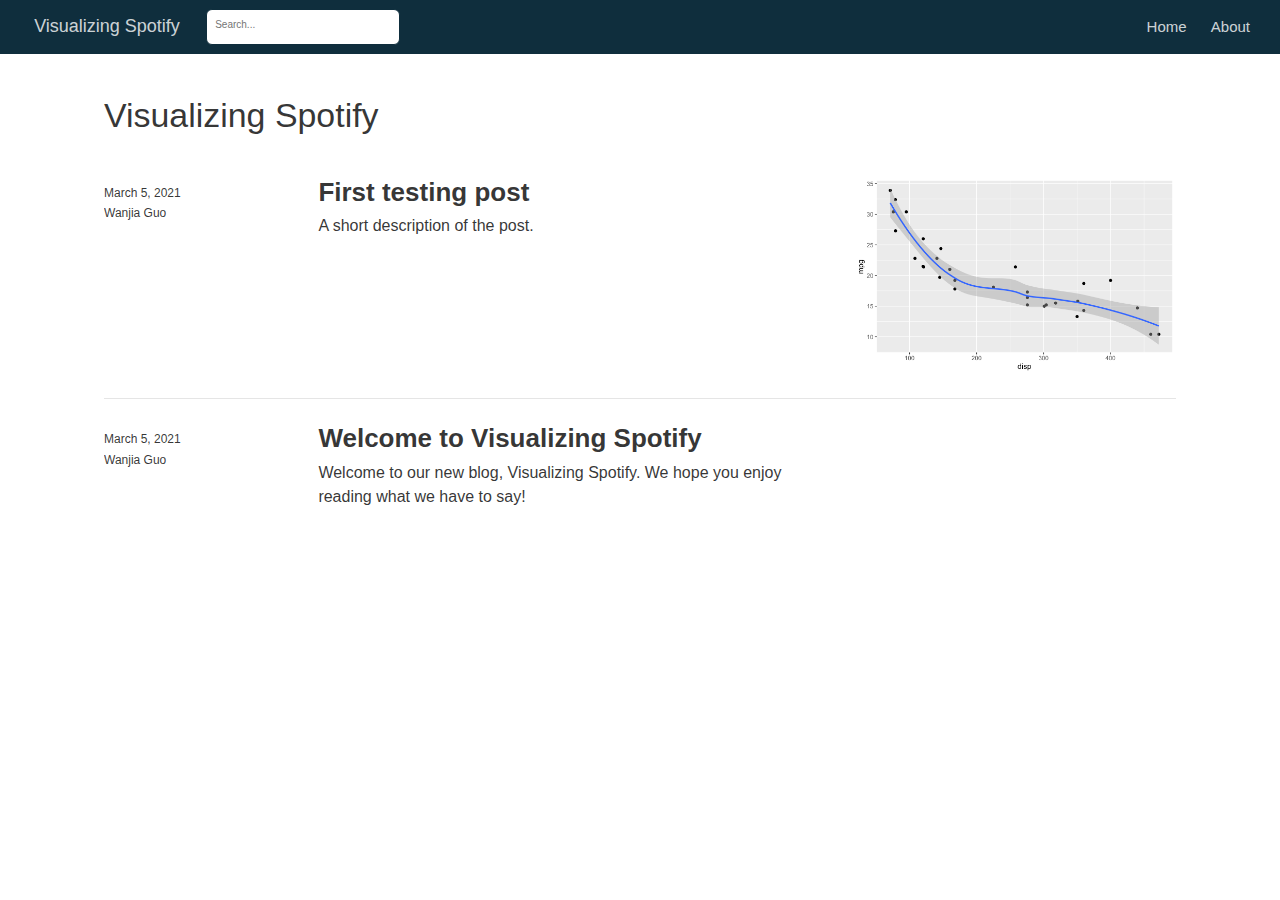
==== docs/index.html @ ebce4bbc "first commit" ====
<!DOCTYPE html>

<html xmlns="http://www.w3.org/1999/xhtml" lang="" xml:lang="">

<head>
  <meta charset="utf-8"/>
  <meta name="viewport" content="width=device-width, initial-scale=1"/>
  <meta http-equiv="X-UA-Compatible" content="IE=Edge,chrome=1"/>
  <meta name="generator" content="distill" />

  <style type="text/css">
  /* Hide doc at startup (prevent jankiness while JS renders/transforms) */
  body {
    visibility: hidden;
  }
  </style>

 <!--radix_placeholder_import_source-->
 <!--/radix_placeholder_import_source-->

<style type="text/css">code{white-space: pre;}</style>
<style type="text/css" data-origin="pandoc">
a.sourceLine { display: inline-block; line-height: 1.25; }
a.sourceLine { pointer-events: none; color: inherit; text-decoration: inherit; }
a.sourceLine:empty { height: 1.2em; }
.sourceCode { overflow: visible; }
code.sourceCode { white-space: pre; position: relative; }
div.sourceCode { margin: 1em 0; }
pre.sourceCode { margin: 0; }
@media screen {
div.sourceCode { overflow: auto; }
}
@media print {
code.sourceCode { white-space: pre-wrap; }
a.sourceLine { text-indent: -1em; padding-left: 1em; }
}
pre.numberSource a.sourceLine
  { position: relative; left: -4em; }
pre.numberSource a.sourceLine::before
  { content: attr(data-line-number);
    position: relative; left: -1em; text-align: right; vertical-align: baseline;
    border: none; pointer-events: all; display: inline-block;
    -webkit-touch-callout: none; -webkit-user-select: none;
    -khtml-user-select: none; -moz-user-select: none;
    -ms-user-select: none; user-select: none;
    padding: 0 4px; width: 4em;
    color: #aaaaaa;
  }
pre.numberSource { margin-left: 3em; border-left: 1px solid #aaaaaa;  padding-left: 4px; }
div.sourceCode
  {  }
@media screen {
a.sourceLine::before { text-decoration: underline; }
}
code span.al { color: #ad0000; } /* Alert */
code span.an { color: #5e5e5e; } /* Annotation */
code span.at { color: #20794d; } /* Attribute */
code span.bn { color: #ad0000; } /* BaseN */
code span.bu { } /* BuiltIn */
code span.cf { color: #007ba5; } /* ControlFlow */
code span.ch { color: #20794d; } /* Char */
code span.cn { color: #8f5902; } /* Constant */
code span.co { color: #5e5e5e; } /* Comment */
code span.cv { color: #5e5e5e; font-style: italic; } /* CommentVar */
code span.do { color: #5e5e5e; font-style: italic; } /* Documentation */
code span.dt { color: #ad0000; } /* DataType */
code span.dv { color: #ad0000; } /* DecVal */
code span.er { color: #ad0000; } /* Error */
code span.ex { } /* Extension */
code span.fl { color: #ad0000; } /* Float */
code span.fu { color: #4758ab; } /* Function */
code span.im { } /* Import */
code span.in { color: #5e5e5e; } /* Information */
code span.kw { color: #007ba5; } /* Keyword */
code span.op { color: #5e5e5e; } /* Operator */
code span.ot { color: #007ba5; } /* Other */
code span.pp { color: #ad0000; } /* Preprocessor */
code span.sc { color: #20794d; } /* SpecialChar */
code span.ss { color: #20794d; } /* SpecialString */
code span.st { color: #20794d; } /* String */
code span.va { color: #111111; } /* Variable */
code span.vs { color: #20794d; } /* VerbatimString */
code span.wa { color: #5e5e5e; font-style: italic; } /* Warning */
</style>

  <!--radix_placeholder_meta_tags-->
  <title>Visualizing Spotify</title>
  
  
  
  
  <!--  https://developers.facebook.com/docs/sharing/webmasters#markup -->
  <meta property="og:title" content="Visualizing Spotify"/>
  <meta property="og:type" content="article"/>
  <meta property="og:locale" content="en_US"/>
  <meta property="og:site_name" content="Visualizing Spotify"/>
  
  <!--  https://dev.twitter.com/cards/types/summary -->
  <meta property="twitter:card" content="summary"/>
  <meta property="twitter:title" content="Visualizing Spotify"/>
  
  <!--/radix_placeholder_meta_tags-->
  <!--radix_placeholder_rmarkdown_metadata-->
  
  <script type="text/json" id="radix-rmarkdown-metadata">
  {"type":"list","attributes":{"names":{"type":"character","attributes":{},"value":["title","site","listing"]}},"value":[{"type":"character","attributes":{},"value":["Visualizing Spotify"]},{"type":"character","attributes":{},"value":["distill::distill_website"]},{"type":"character","attributes":{},"value":["posts"]}]}
  </script>
  <!--/radix_placeholder_rmarkdown_metadata-->
  <!--radix_placeholder_navigation_in_header-->
  <meta name="distill:offset" content=""/>
  
  <script type="application/javascript">
  
    window.headroom_prevent_pin = false;
  
    window.document.addEventListener("DOMContentLoaded", function (event) {
  
      // initialize headroom for banner
      var header = $('header').get(0);
      var headerHeight = header.offsetHeight;
      var headroom = new Headroom(header, {
        tolerance: 5,
        onPin : function() {
          if (window.headroom_prevent_pin) {
            window.headroom_prevent_pin = false;
            headroom.unpin();
          }
        }
      });
      headroom.init();
      if(window.location.hash)
        headroom.unpin();
      $(header).addClass('headroom--transition');
  
      // offset scroll location for banner on hash change
      // (see: https://github.com/WickyNilliams/headroom.js/issues/38)
      window.addEventListener("hashchange", function(event) {
        window.scrollTo(0, window.pageYOffset - (headerHeight + 25));
      });
  
      // responsive menu
      $('.distill-site-header').each(function(i, val) {
        var topnav = $(this);
        var toggle = topnav.find('.nav-toggle');
        toggle.on('click', function() {
          topnav.toggleClass('responsive');
        });
      });
  
      // nav dropdowns
      $('.nav-dropbtn').click(function(e) {
        $(this).next('.nav-dropdown-content').toggleClass('nav-dropdown-active');
        $(this).parent().siblings('.nav-dropdown')
           .children('.nav-dropdown-content').removeClass('nav-dropdown-active');
      });
      $("body").click(function(e){
        $('.nav-dropdown-content').removeClass('nav-dropdown-active');
      });
      $(".nav-dropdown").click(function(e){
        e.stopPropagation();
      });
    });
  </script>
  
  <style type="text/css">
  
  /* Theme (user-documented overrideables for nav appearance) */
  
  .distill-site-nav {
    color: rgba(255, 255, 255, 0.8);
    background-color: #0F2E3D;
    font-size: 15px;
    font-weight: 300;
  }
  
  .distill-site-nav a {
    color: inherit;
    text-decoration: none;
  }
  
  .distill-site-nav a:hover {
    color: white;
  }
  
  @media print {
    .distill-site-nav {
      display: none;
    }
  }
  
  .distill-site-header {
  
  }
  
  .distill-site-footer {
  
  }
  
  
  /* Site Header */
  
  .distill-site-header {
    width: 100%;
    box-sizing: border-box;
    z-index: 3;
  }
  
  .distill-site-header .nav-left {
    display: inline-block;
    margin-left: 8px;
  }
  
  @media screen and (max-width: 768px) {
    .distill-site-header .nav-left {
      margin-left: 0;
    }
  }
  
  
  .distill-site-header .nav-right {
    float: right;
    margin-right: 8px;
  }
  
  .distill-site-header a,
  .distill-site-header .title {
    display: inline-block;
    text-align: center;
    padding: 14px 10px 14px 10px;
  }
  
  .distill-site-header .title {
    font-size: 18px;
    min-width: 150px;
  }
  
  .distill-site-header .logo {
    padding: 0;
  }
  
  .distill-site-header .logo img {
    display: none;
    max-height: 20px;
    width: auto;
    margin-bottom: -4px;
  }
  
  .distill-site-header .nav-image img {
    max-height: 18px;
    width: auto;
    display: inline-block;
    margin-bottom: -3px;
  }
  
  
  
  @media screen and (min-width: 1000px) {
    .distill-site-header .logo img {
      display: inline-block;
    }
    .distill-site-header .nav-left {
      margin-left: 20px;
    }
    .distill-site-header .nav-right {
      margin-right: 20px;
    }
    .distill-site-header .title {
      padding-left: 12px;
    }
  }
  
  
  .distill-site-header .nav-toggle {
    display: none;
  }
  
  .nav-dropdown {
    display: inline-block;
    position: relative;
  }
  
  .nav-dropdown .nav-dropbtn {
    border: none;
    outline: none;
    color: rgba(255, 255, 255, 0.8);
    padding: 16px 10px;
    background-color: transparent;
    font-family: inherit;
    font-size: inherit;
    font-weight: inherit;
    margin: 0;
    margin-top: 1px;
    z-index: 2;
  }
  
  .nav-dropdown-content {
    display: none;
    position: absolute;
    background-color: white;
    min-width: 200px;
    border: 1px solid rgba(0,0,0,0.15);
    border-radius: 4px;
    box-shadow: 0px 8px 16px 0px rgba(0,0,0,0.1);
    z-index: 1;
    margin-top: 2px;
    white-space: nowrap;
    padding-top: 4px;
    padding-bottom: 4px;
  }
  
  .nav-dropdown-content hr {
    margin-top: 4px;
    margin-bottom: 4px;
    border: none;
    border-bottom: 1px solid rgba(0, 0, 0, 0.1);
  }
  
  .nav-dropdown-active {
    display: block;
  }
  
  .nav-dropdown-content a, .nav-dropdown-content .nav-dropdown-header {
    color: black;
    padding: 6px 24px;
    text-decoration: none;
    display: block;
    text-align: left;
  }
  
  .nav-dropdown-content .nav-dropdown-header {
    display: block;
    padding: 5px 24px;
    padding-bottom: 0;
    text-transform: uppercase;
    font-size: 14px;
    color: #999999;
    white-space: nowrap;
  }
  
  .nav-dropdown:hover .nav-dropbtn {
    color: white;
  }
  
  .nav-dropdown-content a:hover {
    background-color: #ddd;
    color: black;
  }
  
  .nav-right .nav-dropdown-content {
    margin-left: -45%;
    right: 0;
  }
  
  @media screen and (max-width: 768px) {
    .distill-site-header a, .distill-site-header .nav-dropdown  {display: none;}
    .distill-site-header a.nav-toggle {
      float: right;
      display: block;
    }
    .distill-site-header .title {
      margin-left: 0;
    }
    .distill-site-header .nav-right {
      margin-right: 0;
    }
    .distill-site-header {
      overflow: hidden;
    }
    .nav-right .nav-dropdown-content {
      margin-left: 0;
    }
  }
  
  
  @media screen and (max-width: 768px) {
    .distill-site-header.responsive {position: relative; min-height: 500px; }
    .distill-site-header.responsive a.nav-toggle {
      position: absolute;
      right: 0;
      top: 0;
    }
    .distill-site-header.responsive a,
    .distill-site-header.responsive .nav-dropdown {
      display: block;
      text-align: left;
    }
    .distill-site-header.responsive .nav-left,
    .distill-site-header.responsive .nav-right {
      width: 100%;
    }
    .distill-site-header.responsive .nav-dropdown {float: none;}
    .distill-site-header.responsive .nav-dropdown-content {position: relative;}
    .distill-site-header.responsive .nav-dropdown .nav-dropbtn {
      display: block;
      width: 100%;
      text-align: left;
    }
  }
  
  /* Site Footer */
  
  .distill-site-footer {
    width: 100%;
    overflow: hidden;
    box-sizing: border-box;
    z-index: 3;
    margin-top: 30px;
    padding-top: 30px;
    padding-bottom: 30px;
    text-align: center;
  }
  
  /* Headroom */
  
  d-title {
    padding-top: 6rem;
  }
  
  @media print {
    d-title {
      padding-top: 4rem;
    }
  }
  
  .headroom {
    z-index: 1000;
    position: fixed;
    top: 0;
    left: 0;
    right: 0;
  }
  
  .headroom--transition {
    transition: all .4s ease-in-out;
  }
  
  .headroom--unpinned {
    top: -100px;
  }
  
  .headroom--pinned {
    top: 0;
  }
  
  /* adjust viewport for navbar height */
  /* helps vertically center bootstrap (non-distill) content */
  .min-vh-100 {
    min-height: calc(100vh - 100px) !important;
  }
  
  </style>
  
  <script src="site_libs/jquery-1.11.3/jquery.min.js"></script>
  <link href="site_libs/font-awesome-5.1.0/css/all.css" rel="stylesheet"/>
  <link href="site_libs/font-awesome-5.1.0/css/v4-shims.css" rel="stylesheet"/>
  <script src="site_libs/headroom-0.9.4/headroom.min.js"></script>
  <script src="site_libs/autocomplete-0.37.1/autocomplete.min.js"></script>
  <script src="site_libs/fuse-6.4.1/fuse.min.js"></script>
  
  <script type="application/javascript">
  
  function getMeta(metaName) {
    var metas = document.getElementsByTagName('meta');
    for (let i = 0; i < metas.length; i++) {
      if (metas[i].getAttribute('name') === metaName) {
        return metas[i].getAttribute('content');
      }
    }
    return '';
  }
  
  function offsetURL(url) {
    var offset = getMeta('distill:offset');
    return offset ? offset + '/' + url : url;
  }
  
  function createFuseIndex() {
  
    // create fuse index
    var options = {
      keys: [
        { name: 'title', weight: 20 },
        { name: 'categories', weight: 15 },
        { name: 'description', weight: 10 },
        { name: 'contents', weight: 5 },
      ],
      ignoreLocation: true,
      threshold: 0
    };
    var fuse = new window.Fuse([], options);
  
    // fetch the main search.json
    return fetch(offsetURL('search.json'))
      .then(function(response) {
        if (response.status == 200) {
          return response.json().then(function(json) {
            // index main articles
            json.articles.forEach(function(article) {
              fuse.add(article);
            });
            // download collections and index their articles
            return Promise.all(json.collections.map(function(collection) {
              return fetch(offsetURL(collection)).then(function(response) {
                if (response.status === 200) {
                  return response.json().then(function(articles) {
                    articles.forEach(function(article) {
                      fuse.add(article);
                    });
                  })
                } else {
                  return Promise.reject(
                    new Error('Unexpected status from search index request: ' +
                              response.status)
                  );
                }
              });
            })).then(function() {
              return fuse;
            });
          });
  
        } else {
          return Promise.reject(
            new Error('Unexpected status from search index request: ' +
                        response.status)
          );
        }
      });
  }
  
  window.document.addEventListener("DOMContentLoaded", function (event) {
  
    // get search element (bail if we don't have one)
    var searchEl = window.document.getElementById('distill-search');
    if (!searchEl)
      return;
  
    createFuseIndex()
      .then(function(fuse) {
  
        // make search box visible
        searchEl.classList.remove('hidden');
  
        // initialize autocomplete
        var options = {
          autoselect: true,
          hint: false,
          minLength: 2,
        };
        window.autocomplete(searchEl, options, [{
          source: function(query, callback) {
            const searchOptions = {
              isCaseSensitive: false,
              shouldSort: true,
              minMatchCharLength: 2,
              limit: 10,
            };
            var results = fuse.search(query, searchOptions);
            callback(results
              .map(function(result) { return result.item; })
            );
          },
          templates: {
            suggestion: function(suggestion) {
              var img = suggestion.preview && Object.keys(suggestion.preview).length > 0
                ? `<img src="${offsetURL(suggestion.preview)}"</img>`
                : '';
              var html = `
                <div class="search-item">
                  <h3>${suggestion.title}</h3>
                  <div class="search-item-description">
                    ${suggestion.description || ''}
                  </div>
                  <div class="search-item-preview">
                    ${img}
                  </div>
                </div>
              `;
              return html;
            }
          }
        }]).on('autocomplete:selected', function(event, suggestion) {
          window.location.href = offsetURL(suggestion.path);
        });
        // remove inline display style on autocompleter (we want to
        // manage responsive display via css)
        $('.algolia-autocomplete').css("display", "");
      })
      .catch(function(error) {
        console.log(error);
      });
  
  });
  
  </script>
  
  <style type="text/css">
  
  .nav-search {
    font-size: x-small;
  }
  
  /* Algolioa Autocomplete */
  
  .algolia-autocomplete {
    display: inline-block;
    margin-left: 10px;
    vertical-align: sub;
    background-color: white;
    color: black;
    padding: 6px;
    padding-top: 8px;
    padding-bottom: 0;
    border-radius: 6px;
    border: 1px #0F2E3D solid;
    width: 180px;
  }
  
  
  @media screen and (max-width: 768px) {
    .distill-site-nav .algolia-autocomplete {
      display: none;
      visibility: hidden;
    }
    .distill-site-nav.responsive .algolia-autocomplete {
      display: inline-block;
      visibility: visible;
    }
    .distill-site-nav.responsive .algolia-autocomplete .aa-dropdown-menu {
      margin-left: 0;
      width: 400px;
      max-height: 400px;
    }
  }
  
  .algolia-autocomplete .aa-input, .algolia-autocomplete .aa-hint {
    width: 90%;
    outline: none;
    border: none;
  }
  
  .algolia-autocomplete .aa-hint {
    color: #999;
  }
  .algolia-autocomplete .aa-dropdown-menu {
    width: 550px;
    max-height: 70vh;
    overflow-x: visible;
    overflow-y: scroll;
    padding: 5px;
    margin-top: 3px;
    margin-left: -150px;
    background-color: #fff;
    border-radius: 5px;
    border: 1px solid #999;
    border-top: none;
  }
  
  .algolia-autocomplete .aa-dropdown-menu .aa-suggestion {
    cursor: pointer;
    padding: 5px 4px;
    border-bottom: 1px solid #eee;
  }
  
  .algolia-autocomplete .aa-dropdown-menu .aa-suggestion:last-of-type {
    border-bottom: none;
    margin-bottom: 2px;
  }
  
  .algolia-autocomplete .aa-dropdown-menu .aa-suggestion .search-item {
    overflow: hidden;
    font-size: 0.8em;
    line-height: 1.4em;
  }
  
  .algolia-autocomplete .aa-dropdown-menu .aa-suggestion .search-item h3 {
    font-size: 1rem;
    margin-block-start: 0;
    margin-block-end: 5px;
  }
  
  .algolia-autocomplete .aa-dropdown-menu .aa-suggestion .search-item-description {
    display: inline-block;
    overflow: hidden;
    height: 2.8em;
    width: 80%;
    margin-right: 4%;
  }
  
  .algolia-autocomplete .aa-dropdown-menu .aa-suggestion .search-item-preview {
    display: inline-block;
    width: 15%;
  }
  
  .algolia-autocomplete .aa-dropdown-menu .aa-suggestion .search-item-preview img {
    height: 3em;
    width: auto;
    display: none;
  }
  
  .algolia-autocomplete .aa-dropdown-menu .aa-suggestion .search-item-preview img[src] {
    display: initial;
  }
  
  .algolia-autocomplete .aa-dropdown-menu .aa-suggestion.aa-cursor {
    background-color: #eee;
  }
  .algolia-autocomplete .aa-dropdown-menu .aa-suggestion em {
    font-weight: bold;
    font-style: normal;
  }
  
  </style>
  
  
  <!--/radix_placeholder_navigation_in_header-->
  <!--radix_placeholder_distill-->
  
  <style type="text/css">
  
  body {
    background-color: white;
  }
  
  .pandoc-table {
    width: 100%;
  }
  
  .pandoc-table>caption {
    margin-bottom: 10px;
  }
  
  .pandoc-table th:not([align]) {
    text-align: left;
  }
  
  .pagedtable-footer {
    font-size: 15px;
  }
  
  d-byline .byline {
    grid-template-columns: 2fr 2fr;
  }
  
  d-byline .byline h3 {
    margin-block-start: 1.5em;
  }
  
  d-byline .byline .authors-affiliations h3 {
    margin-block-start: 0.5em;
  }
  
  .authors-affiliations .orcid-id {
    width: 16px;
    height:16px;
    margin-left: 4px;
    margin-right: 4px;
    vertical-align: middle;
    padding-bottom: 2px;
  }
  
  d-title .dt-tags {
    margin-top: 1em;
    grid-column: text;
  }
  
  .dt-tags .dt-tag {
    text-decoration: none;
    display: inline-block;
    color: rgba(0,0,0,0.6);
    padding: 0em 0.4em;
    margin-right: 0.5em;
    margin-bottom: 0.4em;
    font-size: 70%;
    border: 1px solid rgba(0,0,0,0.2);
    border-radius: 3px;
    text-transform: uppercase;
    font-weight: 500;
  }
  
  d-article table.gt_table td,
  d-article table.gt_table th {
    border-bottom: none;
  }
  
  .html-widget {
    margin-bottom: 2.0em;
  }
  
  .l-screen-inset {
    padding-right: 16px;
  }
  
  .l-screen .caption {
    margin-left: 10px;
  }
  
  .shaded {
    background: rgb(247, 247, 247);
    padding-top: 20px;
    padding-bottom: 20px;
    border-top: 1px solid rgba(0, 0, 0, 0.1);
    border-bottom: 1px solid rgba(0, 0, 0, 0.1);
  }
  
  .shaded .html-widget {
    margin-bottom: 0;
    border: 1px solid rgba(0, 0, 0, 0.1);
  }
  
  .shaded .shaded-content {
    background: white;
  }
  
  .text-output {
    margin-top: 0;
    line-height: 1.5em;
  }
  
  .hidden {
    display: none !important;
  }
  
  d-article {
    padding-top: 2.5rem;
    padding-bottom: 30px;
  }
  
  d-appendix {
    padding-top: 30px;
  }
  
  d-article>p>img {
    width: 100%;
  }
  
  d-article h2 {
    margin: 1rem 0 1.5rem 0;
  }
  
  d-article h3 {
    margin-top: 1.5rem;
  }
  
  d-article iframe {
    border: 1px solid rgba(0, 0, 0, 0.1);
    margin-bottom: 2.0em;
    width: 100%;
  }
  
  /* Tweak code blocks */
  
  d-article div.sourceCode code,
  d-article pre code {
    font-family: Consolas, Monaco, 'Andale Mono', 'Ubuntu Mono', monospace;
  }
  
  d-article pre,
  d-article div.sourceCode,
  d-article div.sourceCode pre {
    overflow: auto;
  }
  
  d-article div.sourceCode {
    background-color: white;
  }
  
  d-article div.sourceCode pre {
    padding-left: 10px;
    font-size: 12px;
    border-left: 2px solid rgba(0,0,0,0.1);
  }
  
  d-article pre {
    font-size: 12px;
    color: black;
    background: none;
    margin-top: 0;
    text-align: left;
    white-space: pre;
    word-spacing: normal;
    word-break: normal;
    word-wrap: normal;
    line-height: 1.5;
  
    -moz-tab-size: 4;
    -o-tab-size: 4;
    tab-size: 4;
  
    -webkit-hyphens: none;
    -moz-hyphens: none;
    -ms-hyphens: none;
    hyphens: none;
  }
  
  d-article pre a {
    border-bottom: none;
  }
  
  d-article pre a:hover {
    border-bottom: none;
    text-decoration: underline;
  }
  
  d-article details {
    grid-column: text;
    margin-bottom: 0.8em;
  }
  
  @media(min-width: 768px) {
  
  d-article pre,
  d-article div.sourceCode,
  d-article div.sourceCode pre {
    overflow: visible !important;
  }
  
  d-article div.sourceCode pre {
    padding-left: 18px;
    font-size: 14px;
  }
  
  d-article pre {
    font-size: 14px;
  }
  
  }
  
  figure img.external {
    background: white;
    border: 1px solid rgba(0, 0, 0, 0.1);
    box-shadow: 0 1px 8px rgba(0, 0, 0, 0.1);
    padding: 18px;
    box-sizing: border-box;
  }
  
  /* CSS for d-contents */
  
  .d-contents {
    grid-column: text;
    color: rgba(0,0,0,0.8);
    font-size: 0.9em;
    padding-bottom: 1em;
    margin-bottom: 1em;
    padding-bottom: 0.5em;
    margin-bottom: 1em;
    padding-left: 0.25em;
    justify-self: start;
  }
  
  @media(min-width: 1000px) {
    .d-contents.d-contents-float {
      height: 0;
      grid-column-start: 1;
      grid-column-end: 4;
      justify-self: center;
      padding-right: 3em;
      padding-left: 2em;
    }
  }
  
  .d-contents nav h3 {
    font-size: 18px;
    margin-top: 0;
    margin-bottom: 1em;
  }
  
  .d-contents li {
    list-style-type: none
  }
  
  .d-contents nav > ul {
    padding-left: 0;
  }
  
  .d-contents ul {
    padding-left: 1em
  }
  
  .d-contents nav ul li {
    margin-top: 0.6em;
    margin-bottom: 0.2em;
  }
  
  .d-contents nav a {
    font-size: 13px;
    border-bottom: none;
    text-decoration: none
    color: rgba(0, 0, 0, 0.8);
  }
  
  .d-contents nav a:hover {
    text-decoration: underline solid rgba(0, 0, 0, 0.6)
  }
  
  .d-contents nav > ul > li > a {
    font-weight: 600;
  }
  
  .d-contents nav > ul > li > ul {
    font-weight: inherit;
  }
  
  .d-contents nav > ul > li > ul > li {
    margin-top: 0.2em;
  }
  
  
  .d-contents nav ul {
    margin-top: 0;
    margin-bottom: 0.25em;
  }
  
  .d-article-with-toc h2:nth-child(2) {
    margin-top: 0;
  }
  
  
  /* Figure */
  
  .figure {
    position: relative;
    margin-bottom: 2.5em;
    margin-top: 1.5em;
  }
  
  .figure img {
    width: 100%;
  }
  
  .figure .caption {
    color: rgba(0, 0, 0, 0.6);
    font-size: 12px;
    line-height: 1.5em;
  }
  
  .figure img.external {
    background: white;
    border: 1px solid rgba(0, 0, 0, 0.1);
    box-shadow: 0 1px 8px rgba(0, 0, 0, 0.1);
    padding: 18px;
    box-sizing: border-box;
  }
  
  .figure .caption a {
    color: rgba(0, 0, 0, 0.6);
  }
  
  .figure .caption b,
  .figure .caption strong, {
    font-weight: 600;
    color: rgba(0, 0, 0, 1.0);
  }
  
  /* Citations */
  
  d-article .citation {
    color: inherit;
    cursor: inherit;
  }
  
  div.hanging-indent{
    margin-left: 1em; text-indent: -1em;
  }
  
  /* Citation hover box */
  
  .tippy-box[data-theme~=light-border] {
    background-color: rgba(250, 250, 250, 0.95);
  }
  
  .tippy-content > p {
    margin-bottom: 0;
    padding: 2px;
  }
  
  
  /* Tweak 1000px media break to show more text */
  
  @media(min-width: 1000px) {
    .base-grid,
    distill-header,
    d-title,
    d-abstract,
    d-article,
    d-appendix,
    distill-appendix,
    d-byline,
    d-footnote-list,
    d-citation-list,
    distill-footer {
      grid-template-columns: [screen-start] 1fr [page-start kicker-start] 80px [middle-start] 50px [text-start kicker-end] 65px 65px 65px 65px 65px 65px 65px 65px [text-end gutter-start] 65px [middle-end] 65px [page-end gutter-end] 1fr [screen-end];
      grid-column-gap: 16px;
    }
  
    .grid {
      grid-column-gap: 16px;
    }
  
    d-article {
      font-size: 1.06rem;
      line-height: 1.7em;
    }
    figure .caption, .figure .caption, figure figcaption {
      font-size: 13px;
    }
  }
  
  @media(min-width: 1180px) {
    .base-grid,
    distill-header,
    d-title,
    d-abstract,
    d-article,
    d-appendix,
    distill-appendix,
    d-byline,
    d-footnote-list,
    d-citation-list,
    distill-footer {
      grid-template-columns: [screen-start] 1fr [page-start kicker-start] 60px [middle-start] 60px [text-start kicker-end] 60px 60px 60px 60px 60px 60px 60px 60px [text-end gutter-start] 60px [middle-end] 60px [page-end gutter-end] 1fr [screen-end];
      grid-column-gap: 32px;
    }
  
    .grid {
      grid-column-gap: 32px;
    }
  }
  
  
  /* Get the citation styles for the appendix (not auto-injected on render since
     we do our own rendering of the citation appendix) */
  
  d-appendix .citation-appendix,
  .d-appendix .citation-appendix {
    font-size: 11px;
    line-height: 15px;
    border-left: 1px solid rgba(0, 0, 0, 0.1);
    padding-left: 18px;
    border: 1px solid rgba(0,0,0,0.1);
    background: rgba(0, 0, 0, 0.02);
    padding: 10px 18px;
    border-radius: 3px;
    color: rgba(150, 150, 150, 1);
    overflow: hidden;
    margin-top: -12px;
    white-space: pre-wrap;
    word-wrap: break-word;
  }
  
  /* Include appendix styles here so they can be overridden */
  
  d-appendix {
    contain: layout style;
    font-size: 0.8em;
    line-height: 1.7em;
    margin-top: 60px;
    margin-bottom: 0;
    border-top: 1px solid rgba(0, 0, 0, 0.1);
    color: rgba(0,0,0,0.5);
    padding-top: 60px;
    padding-bottom: 48px;
  }
  
  d-appendix h3 {
    grid-column: page-start / text-start;
    font-size: 15px;
    font-weight: 500;
    margin-top: 1em;
    margin-bottom: 0;
    color: rgba(0,0,0,0.65);
  }
  
  d-appendix h3 + * {
    margin-top: 1em;
  }
  
  d-appendix ol {
    padding: 0 0 0 15px;
  }
  
  @media (min-width: 768px) {
    d-appendix ol {
      padding: 0 0 0 30px;
      margin-left: -30px;
    }
  }
  
  d-appendix li {
    margin-bottom: 1em;
  }
  
  d-appendix a {
    color: rgba(0, 0, 0, 0.6);
  }
  
  d-appendix > * {
    grid-column: text;
  }
  
  d-appendix > d-footnote-list,
  d-appendix > d-citation-list,
  d-appendix > distill-appendix {
    grid-column: screen;
  }
  
  /* Include footnote styles here so they can be overridden */
  
  d-footnote-list {
    contain: layout style;
  }
  
  d-footnote-list > * {
    grid-column: text;
  }
  
  d-footnote-list a.footnote-backlink {
    color: rgba(0,0,0,0.3);
    padding-left: 0.5em;
  }
  
  
  
  /* Anchor.js */
  
  .anchorjs-link {
    /*transition: all .25s linear; */
    text-decoration: none;
    border-bottom: none;
  }
  *:hover > .anchorjs-link {
    margin-left: -1.125em !important;
    text-decoration: none;
    border-bottom: none;
  }
  
  /* Social footer */
  
  .social_footer {
    margin-top: 30px;
    margin-bottom: 0;
    color: rgba(0,0,0,0.67);
  }
  
  .disqus-comments {
    margin-right: 30px;
  }
  
  .disqus-comment-count {
    border-bottom: 1px solid rgba(0, 0, 0, 0.4);
    cursor: pointer;
  }
  
  #disqus_thread {
    margin-top: 30px;
  }
  
  .article-sharing a {
    border-bottom: none;
    margin-right: 8px;
  }
  
  .article-sharing a:hover {
    border-bottom: none;
  }
  
  .sidebar-section.subscribe {
    font-size: 12px;
    line-height: 1.6em;
  }
  
  .subscribe p {
    margin-bottom: 0.5em;
  }
  
  
  .article-footer .subscribe {
    font-size: 15px;
    margin-top: 45px;
  }
  
  
  .sidebar-section.custom {
    font-size: 12px;
    line-height: 1.6em;
  }
  
  .custom p {
    margin-bottom: 0.5em;
  }
  
  /* Styles for listing layout (hide title) */
  .layout-listing d-title, .layout-listing .d-title {
    display: none;
  }
  
  /* Styles for posts lists (not auto-injected) */
  
  
  .posts-with-sidebar {
    padding-left: 45px;
    padding-right: 45px;
  }
  
  .posts-list .description h2,
  .posts-list .description p {
    font-family: -apple-system, BlinkMacSystemFont, "Segoe UI", Roboto, Oxygen, Ubuntu, Cantarell, "Fira Sans", "Droid Sans", "Helvetica Neue", Arial, sans-serif;
  }
  
  .posts-list .description h2 {
    font-weight: 700;
    border-bottom: none;
    padding-bottom: 0;
  }
  
  .posts-list h2.post-tag {
    border-bottom: 1px solid rgba(0, 0, 0, 0.2);
    padding-bottom: 12px;
  }
  .posts-list {
    margin-top: 60px;
    margin-bottom: 24px;
  }
  
  .posts-list .post-preview {
    text-decoration: none;
    overflow: hidden;
    display: block;
    border-bottom: 1px solid rgba(0, 0, 0, 0.1);
    padding: 24px 0;
  }
  
  .post-preview-last {
    border-bottom: none !important;
  }
  
  .posts-list .posts-list-caption {
    grid-column: screen;
    font-weight: 400;
  }
  
  .posts-list .post-preview h2 {
    margin: 0 0 6px 0;
    line-height: 1.2em;
    font-style: normal;
    font-size: 24px;
  }
  
  .posts-list .post-preview p {
    margin: 0 0 12px 0;
    line-height: 1.4em;
    font-size: 16px;
  }
  
  .posts-list .post-preview .thumbnail {
    box-sizing: border-box;
    margin-bottom: 24px;
    position: relative;
    max-width: 500px;
  }
  .posts-list .post-preview img {
    width: 100%;
    display: block;
  }
  
  .posts-list .metadata {
    font-size: 12px;
    line-height: 1.4em;
    margin-bottom: 18px;
  }
  
  .posts-list .metadata > * {
    display: inline-block;
  }
  
  .posts-list .metadata .publishedDate {
    margin-right: 2em;
  }
  
  .posts-list .metadata .dt-authors {
    display: block;
    margin-top: 0.3em;
    margin-right: 2em;
  }
  
  .posts-list .dt-tags {
    display: block;
    line-height: 1em;
  }
  
  .posts-list .dt-tags .dt-tag {
    display: inline-block;
    color: rgba(0,0,0,0.6);
    padding: 0.3em 0.4em;
    margin-right: 0.2em;
    margin-bottom: 0.4em;
    font-size: 60%;
    border: 1px solid rgba(0,0,0,0.2);
    border-radius: 3px;
    text-transform: uppercase;
    font-weight: 500;
  }
  
  .posts-list img {
    opacity: 1;
  }
  
  .posts-list img[data-src] {
    opacity: 0;
  }
  
  .posts-more {
    clear: both;
  }
  
  
  .posts-sidebar {
    font-size: 16px;
  }
  
  .posts-sidebar h3 {
    font-size: 16px;
    margin-top: 0;
    margin-bottom: 0.5em;
    font-weight: 400;
    text-transform: uppercase;
  }
  
  .sidebar-section {
    margin-bottom: 30px;
  }
  
  .categories ul {
    list-style-type: none;
    margin: 0;
    padding: 0;
  }
  
  .categories li {
    color: rgba(0, 0, 0, 0.8);
    margin-bottom: 0;
  }
  
  .categories li>a {
    border-bottom: none;
  }
  
  .categories li>a:hover {
    border-bottom: 1px solid rgba(0, 0, 0, 0.4);
  }
  
  .categories .active {
    font-weight: 600;
  }
  
  .categories .category-count {
    color: rgba(0, 0, 0, 0.4);
  }
  
  
  @media(min-width: 768px) {
    .posts-list .post-preview h2 {
      font-size: 26px;
    }
    .posts-list .post-preview .thumbnail {
      float: right;
      width: 30%;
      margin-bottom: 0;
    }
    .posts-list .post-preview .description {
      float: left;
      width: 45%;
    }
    .posts-list .post-preview .metadata {
      float: left;
      width: 20%;
      margin-top: 8px;
    }
    .posts-list .post-preview p {
      margin: 0 0 12px 0;
      line-height: 1.5em;
      font-size: 16px;
    }
    .posts-with-sidebar .posts-list {
      float: left;
      width: 75%;
    }
    .posts-with-sidebar .posts-sidebar {
      float: right;
      width: 20%;
      margin-top: 60px;
      padding-top: 24px;
      padding-bottom: 24px;
    }
  }
  
  
  /* Improve display for browsers without grid (IE/Edge <= 15) */
  
  .downlevel {
    line-height: 1.6em;
    font-family: -apple-system, BlinkMacSystemFont, "Segoe UI", Roboto, Oxygen, Ubuntu, Cantarell, "Fira Sans", "Droid Sans", "Helvetica Neue", Arial, sans-serif;
    margin: 0;
  }
  
  .downlevel .d-title {
    padding-top: 6rem;
    padding-bottom: 1.5rem;
  }
  
  .downlevel .d-title h1 {
    font-size: 50px;
    font-weight: 700;
    line-height: 1.1em;
    margin: 0 0 0.5rem;
  }
  
  .downlevel .d-title p {
    font-weight: 300;
    font-size: 1.2rem;
    line-height: 1.55em;
    margin-top: 0;
  }
  
  .downlevel .d-byline {
    padding-top: 0.8em;
    padding-bottom: 0.8em;
    font-size: 0.8rem;
    line-height: 1.8em;
  }
  
  .downlevel .section-separator {
    border: none;
    border-top: 1px solid rgba(0, 0, 0, 0.1);
  }
  
  .downlevel .d-article {
    font-size: 1.06rem;
    line-height: 1.7em;
    padding-top: 1rem;
    padding-bottom: 2rem;
  }
  
  
  .downlevel .d-appendix {
    padding-left: 0;
    padding-right: 0;
    max-width: none;
    font-size: 0.8em;
    line-height: 1.7em;
    margin-bottom: 0;
    color: rgba(0,0,0,0.5);
    padding-top: 40px;
    padding-bottom: 48px;
  }
  
  .downlevel .footnotes ol {
    padding-left: 13px;
  }
  
  .downlevel .base-grid,
  .downlevel .distill-header,
  .downlevel .d-title,
  .downlevel .d-abstract,
  .downlevel .d-article,
  .downlevel .d-appendix,
  .downlevel .distill-appendix,
  .downlevel .d-byline,
  .downlevel .d-footnote-list,
  .downlevel .d-citation-list,
  .downlevel .distill-footer,
  .downlevel .appendix-bottom,
  .downlevel .posts-container {
    padding-left: 40px;
    padding-right: 40px;
  }
  
  @media(min-width: 768px) {
    .downlevel .base-grid,
    .downlevel .distill-header,
    .downlevel .d-title,
    .downlevel .d-abstract,
    .downlevel .d-article,
    .downlevel .d-appendix,
    .downlevel .distill-appendix,
    .downlevel .d-byline,
    .downlevel .d-footnote-list,
    .downlevel .d-citation-list,
    .downlevel .distill-footer,
    .downlevel .appendix-bottom,
    .downlevel .posts-container {
    padding-left: 150px;
    padding-right: 150px;
    max-width: 900px;
  }
  }
  
  .downlevel pre code {
    display: block;
    border-left: 2px solid rgba(0, 0, 0, .1);
    padding: 0 0 0 20px;
    font-size: 14px;
  }
  
  .downlevel code, .downlevel pre {
    color: black;
    background: none;
    font-family: Consolas, Monaco, 'Andale Mono', 'Ubuntu Mono', monospace;
    text-align: left;
    white-space: pre;
    word-spacing: normal;
    word-break: normal;
    word-wrap: normal;
    line-height: 1.5;
  
    -moz-tab-size: 4;
    -o-tab-size: 4;
    tab-size: 4;
  
    -webkit-hyphens: none;
    -moz-hyphens: none;
    -ms-hyphens: none;
    hyphens: none;
  }
  
  .downlevel .posts-list .post-preview {
    color: inherit;
  }
  
  
  
  </style>
  
  <script type="application/javascript">
  
  function is_downlevel_browser() {
    if (bowser.isUnsupportedBrowser({ msie: "12", msedge: "16"},
                                   window.navigator.userAgent)) {
      return true;
    } else {
      return window.load_distill_framework === undefined;
    }
  }
  
  // show body when load is complete
  function on_load_complete() {
  
    // add anchors
    if (window.anchors) {
      window.anchors.options.placement = 'left';
      window.anchors.add('d-article > h2, d-article > h3, d-article > h4, d-article > h5');
    }
  
  
    // set body to visible
    document.body.style.visibility = 'visible';
  
    // force redraw for leaflet widgets
    if (window.HTMLWidgets) {
      var maps = window.HTMLWidgets.findAll(".leaflet");
      $.each(maps, function(i, el) {
        var map = this.getMap();
        map.invalidateSize();
        map.eachLayer(function(layer) {
          if (layer instanceof L.TileLayer)
            layer.redraw();
        });
      });
    }
  
    // trigger 'shown' so htmlwidgets resize
    $('d-article').trigger('shown');
  }
  
  function init_distill() {
  
    init_common();
  
    // create front matter
    var front_matter = $('<d-front-matter></d-front-matter>');
    $('#distill-front-matter').wrap(front_matter);
  
    // create d-title
    $('.d-title').changeElementType('d-title');
  
    // create d-byline
    var byline = $('<d-byline></d-byline>');
    $('.d-byline').replaceWith(byline);
  
    // create d-article
    var article = $('<d-article></d-article>');
    $('.d-article').wrap(article).children().unwrap();
  
    // move posts container into article
    $('.posts-container').appendTo($('d-article'));
  
    // create d-appendix
    $('.d-appendix').changeElementType('d-appendix');
  
    // flag indicating that we have appendix items
    var appendix = $('.appendix-bottom').children('h3').length > 0;
  
    // replace footnotes with <d-footnote>
    $('.footnote-ref').each(function(i, val) {
      appendix = true;
      var href = $(this).attr('href');
      var id = href.replace('#', '');
      var fn = $('#' + id);
      var fn_p = $('#' + id + '>p');
      fn_p.find('.footnote-back').remove();
      var text = fn_p.html();
      var dtfn = $('<d-footnote></d-footnote>');
      dtfn.html(text);
      $(this).replaceWith(dtfn);
    });
    // remove footnotes
    $('.footnotes').remove();
  
    // move refs into #references-listing
    $('#references-listing').replaceWith($('#refs'));
  
    $('h1.appendix, h2.appendix').each(function(i, val) {
      $(this).changeElementType('h3');
    });
    $('h3.appendix').each(function(i, val) {
      var id = $(this).attr('id');
      $('.d-contents a[href="#' + id + '"]').parent().remove();
      appendix = true;
      $(this).nextUntil($('h1, h2, h3')).addBack().appendTo($('d-appendix'));
    });
  
    // show d-appendix if we have appendix content
    $("d-appendix").css('display', appendix ? 'grid' : 'none');
  
    // localize layout chunks to just output
    $('.layout-chunk').each(function(i, val) {
  
      // capture layout
      var layout = $(this).attr('data-layout');
  
      // apply layout to markdown level block elements
      var elements = $(this).children().not('details, div.sourceCode, pre, script');
      elements.each(function(i, el) {
        var layout_div = $('<div class="' + layout + '"></div>');
        if (layout_div.hasClass('shaded')) {
          var shaded_content = $('<div class="shaded-content"></div>');
          $(this).wrap(shaded_content);
          $(this).parent().wrap(layout_div);
        } else {
          $(this).wrap(layout_div);
        }
      });
  
  
      // unwrap the layout-chunk div
      $(this).children().unwrap();
    });
  
    // remove code block used to force  highlighting css
    $('.distill-force-highlighting-css').parent().remove();
  
    // remove empty line numbers inserted by pandoc when using a
    // custom syntax highlighting theme
    $('code.sourceCode a:empty').remove();
  
    // load distill framework
    load_distill_framework();
  
    // wait for window.distillRunlevel == 4 to do post processing
    function distill_post_process() {
  
      if (!window.distillRunlevel || window.distillRunlevel < 4)
        return;
  
      // hide author/affiliations entirely if we have no authors
      var front_matter = JSON.parse($("#distill-front-matter").html());
      var have_authors = front_matter.authors && front_matter.authors.length > 0;
      if (!have_authors)
        $('d-byline').addClass('hidden');
  
      // article with toc class
      $('.d-contents').parent().addClass('d-article-with-toc');
  
      // strip links that point to #
      $('.authors-affiliations').find('a[href="#"]').removeAttr('href');
  
      // add orcid ids
      $('.authors-affiliations').find('.author').each(function(i, el) {
        var orcid_id = front_matter.authors[i].orcidID;
        if (orcid_id) {
          var a = $('<a></a>');
          a.attr('href', 'https://orcid.org/' + orcid_id);
          var img = $('<img></img>');
          img.addClass('orcid-id');
          img.attr('alt', 'ORCID ID');
          img.attr('src','[data-uri]');
          a.append(img);
          $(this).append(a);
        }
      });
  
      // hide elements of author/affiliations grid that have no value
      function hide_byline_column(caption) {
        $('d-byline').find('h3:contains("' + caption + '")').parent().css('visibility', 'hidden');
      }
  
      // affiliations
      var have_affiliations = false;
      for (var i = 0; i<front_matter.authors.length; ++i) {
        var author = front_matter.authors[i];
        if (author.affiliation !== "&nbsp;") {
          have_affiliations = true;
          break;
        }
      }
      if (!have_affiliations)
        $('d-byline').find('h3:contains("Affiliations")').css('visibility', 'hidden');
  
      // published date
      if (!front_matter.publishedDate)
        hide_byline_column("Published");
  
      // document object identifier
      var doi = $('d-byline').find('h3:contains("DOI")');
      var doi_p = doi.next().empty();
      if (!front_matter.doi) {
        // if we have a citation and valid citationText then link to that
        if ($('#citation').length > 0 && front_matter.citationText) {
          doi.html('Citation');
          $('<a href="#citation"></a>')
            .text(front_matter.citationText)
            .appendTo(doi_p);
        } else {
          hide_byline_column("DOI");
        }
      } else {
        $('<a></a>')
           .attr('href', "https://doi.org/" + front_matter.doi)
           .html(front_matter.doi)
           .appendTo(doi_p);
      }
  
       // change plural form of authors/affiliations
      if (front_matter.authors.length === 1) {
        var grid = $('.authors-affiliations');
        grid.children('h3:contains("Authors")').text('Author');
        grid.children('h3:contains("Affiliations")').text('Affiliation');
      }
  
      // remove d-appendix and d-footnote-list local styles
      $('d-appendix > style:first-child').remove();
      $('d-footnote-list > style:first-child').remove();
  
      // move appendix-bottom entries to the bottom
      $('.appendix-bottom').appendTo('d-appendix').children().unwrap();
      $('.appendix-bottom').remove();
  
      // hoverable references
      $('span.citation[data-cites]').each(function() {
        var refHtml = $('#ref-' + $(this).attr('data-cites')).html();
        window.tippy(this, {
          allowHTML: true,
          content: refHtml,
          maxWidth: 500,
          interactive: true,
          interactiveBorder: 10,
          theme: 'light-border',
          placement: 'bottom-start'
        });
      });
  
      // clear polling timer
      clearInterval(tid);
  
      // show body now that everything is ready
      on_load_complete();
    }
  
    var tid = setInterval(distill_post_process, 50);
    distill_post_process();
  
  }
  
  function init_downlevel() {
  
    init_common();
  
     // insert hr after d-title
    $('.d-title').after($('<hr class="section-separator"/>'));
  
    // check if we have authors
    var front_matter = JSON.parse($("#distill-front-matter").html());
    var have_authors = front_matter.authors && front_matter.authors.length > 0;
  
    // manage byline/border
    if (!have_authors)
      $('.d-byline').remove();
    $('.d-byline').after($('<hr class="section-separator"/>'));
    $('.d-byline a').remove();
  
    // remove toc
    $('.d-contents').remove();
  
    // move appendix elements
    $('h1.appendix, h2.appendix').each(function(i, val) {
      $(this).changeElementType('h3');
    });
    $('h3.appendix').each(function(i, val) {
      $(this).nextUntil($('h1, h2, h3')).addBack().appendTo($('.d-appendix'));
    });
  
  
    // inject headers into references and footnotes
    var refs_header = $('<h3></h3>');
    refs_header.text('References');
    $('#refs').prepend(refs_header);
  
    var footnotes_header = $('<h3></h3');
    footnotes_header.text('Footnotes');
    $('.footnotes').children('hr').first().replaceWith(footnotes_header);
  
    // move appendix-bottom entries to the bottom
    $('.appendix-bottom').appendTo('.d-appendix').children().unwrap();
    $('.appendix-bottom').remove();
  
    // remove appendix if it's empty
    if ($('.d-appendix').children().length === 0)
      $('.d-appendix').remove();
  
    // prepend separator above appendix
    $('.d-appendix').before($('<hr class="section-separator" style="clear: both"/>'));
  
    // trim code
    $('pre>code').each(function(i, val) {
      $(this).html($.trim($(this).html()));
    });
  
    // move posts-container right before article
    $('.posts-container').insertBefore($('.d-article'));
  
    $('body').addClass('downlevel');
  
    on_load_complete();
  }
  
  
  function init_common() {
  
    // jquery plugin to change element types
    (function($) {
      $.fn.changeElementType = function(newType) {
        var attrs = {};
  
        $.each(this[0].attributes, function(idx, attr) {
          attrs[attr.nodeName] = attr.nodeValue;
        });
  
        this.replaceWith(function() {
          return $("<" + newType + "/>", attrs).append($(this).contents());
        });
      };
    })(jQuery);
  
    // prevent underline for linked images
    $('a > img').parent().css({'border-bottom' : 'none'});
  
    // mark non-body figures created by knitr chunks as 100% width
    $('.layout-chunk').each(function(i, val) {
      var figures = $(this).find('img, .html-widget');
      if ($(this).attr('data-layout') !== "l-body") {
        figures.css('width', '100%');
      } else {
        figures.css('max-width', '100%');
        figures.filter("[width]").each(function(i, val) {
          var fig = $(this);
          fig.css('width', fig.attr('width') + 'px');
        });
  
      }
    });
  
    // auto-append index.html to post-preview links in file: protocol
    // and in rstudio ide preview
    $('.post-preview').each(function(i, val) {
      if (window.location.protocol === "file:")
        $(this).attr('href', $(this).attr('href') + "index.html");
    });
  
    // get rid of index.html references in header
    if (window.location.protocol !== "file:") {
      $('.distill-site-header a[href]').each(function(i,val) {
        $(this).attr('href', $(this).attr('href').replace("index.html", "./"));
      });
    }
  
    // add class to pandoc style tables
    $('tr.header').parent('thead').parent('table').addClass('pandoc-table');
    $('.kable-table').children('table').addClass('pandoc-table');
  
    // add figcaption style to table captions
    $('caption').parent('table').addClass("figcaption");
  
    // initialize posts list
    if (window.init_posts_list)
      window.init_posts_list();
  
    // implmement disqus comment link
    $('.disqus-comment-count').click(function() {
      window.headroom_prevent_pin = true;
      $('#disqus_thread').toggleClass('hidden');
      if (!$('#disqus_thread').hasClass('hidden')) {
        var offset = $(this).offset();
        $(window).resize();
        $('html, body').animate({
          scrollTop: offset.top - 35
        });
      }
    });
  }
  
  document.addEventListener('DOMContentLoaded', function() {
    if (is_downlevel_browser())
      init_downlevel();
    else
      window.addEventListener('WebComponentsReady', init_distill);
  });
  
  </script>
  
  <!--/radix_placeholder_distill-->
  <script src="site_libs/popper-2.6.0/popper.min.js"></script>
  <link href="site_libs/tippy-6.2.7/tippy.css" rel="stylesheet" />
  <link href="site_libs/tippy-6.2.7/tippy-light-border.css" rel="stylesheet" />
  <script src="site_libs/tippy-6.2.7/tippy.umd.min.js"></script>
  <script src="site_libs/anchor-4.2.2/anchor.min.js"></script>
  <script src="site_libs/bowser-1.9.3/bowser.min.js"></script>
  <script src="site_libs/webcomponents-2.0.0/webcomponents.js"></script>
  <script src="site_libs/distill-2.2.21/template.v2.js"></script>
  <!--radix_placeholder_site_in_header-->
  <!--/radix_placeholder_site_in_header-->


</head>

<body class="layout-listing">

<!--radix_placeholder_front_matter-->

<script id="distill-front-matter" type="text/json">
{"title":"Visualizing Spotify","authors":[]}
</script>

<!--/radix_placeholder_front_matter-->
<!--radix_placeholder_navigation_before_body-->
<header class="header header--fixed" role="banner">
<nav class="distill-site-nav distill-site-header">
<div class="nav-left">
<a href="index.html" class="title">Visualizing Spotify</a>
<input id="distill-search" class="nav-search hidden" type="text" placeholder="Search..."/>
</div>
<div class="nav-right">
<a href="index.html">Home</a>
<a href="about.html">About</a>
<a href="javascript:void(0);" class="nav-toggle">&#9776;</a>
</div>
</nav>
</header>
<!--/radix_placeholder_navigation_before_body-->
<!--radix_placeholder_site_before_body-->
<!--/radix_placeholder_site_before_body-->
<!--radix_placeholder_article_listing-->


<script type="application/javascript">

function init_posts_list() {

  function load_image(img) {
    var src = $(img).attr('data-src');
    if (src) {
      $(img).attr('src', src);
      $(img).load(function() {
        img.removeAttribute('data-src');
      });
    }
  }

  function set_posts_visible(posts, visible) {
    if (visible) {

      // show bottom border by default
      $(posts).removeClass('post-preview-last');

      // apply limits if need be
      var max_posts = 25;
      var apply_limits = $('.posts-container').hasClass('posts-apply-limit');
      if (apply_limits && posts.length > max_posts) {
        posts = $(posts).slice(0, max_posts);
      } else {
        $('.posts-more a').addClass('hidden');
      }

      // apply last style
      $(posts.slice(-1)[0]).addClass('post-preview-last');

      $(posts).removeClass('hidden');
      $(posts).find('img[data-src]').each(function(i, img) {
        load_image(img);
      });
    } else {
      $(posts).addClass('hidden');
    }
  }

  function apply_hash_filter() {

    // clear active state
    $('.categories .active').removeClass('active');

    // mark all posts invisible to start
    set_posts_visible($('.posts-list').children('a'), false);

    // if we have a hash filter
    if (window.location.hash && window.location.hash.startsWith("#category:")) {

      // mark posts that match the category visible
      var page_category = window.location.hash.replace(/^#category:/, "");
      var posts = $('.post-metadata').map(function(idx, script) {
        var metadata = $.parseJSON($(script).html());
        var post = null;
        $.each(metadata.categories, function(idx, category) {
          category = category.replace(/ /g,"_");
          if ((page_category || '').toLowerCase() === "articles" || category === page_category) {
            post = $(script).parent().get();
            return false;
          }
        });
        return post;
      });
      set_posts_visible(posts, true);

      // mark the hash active
      $('.categories li>a[href="' + window.location.hash + '"]').addClass('active');

      // update the list_caption
      var list_caption = $('.posts-list-caption');
      var caption = (page_category || '').toLowerCase() === "articles"
        ? list_caption.attr('data-caption')
        : ('Category: ' + page_category.replace(/_/g," "));
      list_caption.text(caption);

    } else {

      // no hash filter, make all posts visible (subject to max display)
      set_posts_visible($('.posts-list').children(), true);

      // reset list caption
      var list_caption = $('.posts-list-caption');
      list_caption.text(list_caption.attr('data-caption'));


    }
  }

  // more articles
  function apply_post_limits(apply) {
    if (apply) {
      $('.posts-container').addClass('posts-apply-limit');
      $('.posts-more a').removeClass('hidden');
    } else {
      $('.posts-container').removeClass('posts-apply-limit');
      $('.posts-more a').addClass('hidden');
    }
  }

  // click handling for tags
  $('.dt-tag').click(function(ev) {
    window.location.hash = '#category:' + $(this).text().replace(/ /g, "_");
    return false;
  })

  // hash filter handling
  apply_hash_filter();
  $(window).on('hashchange',function() {
    apply_post_limits(true);
    apply_hash_filter();
  });

  // more articles link
  $('.posts-more a').click(function(e) {
    e.preventDefault();
    apply_post_limits(false);
    apply_hash_filter();
    return false;
  });

}

</script>



<div class="posts-container posts-apply-limit l-page">
<div class="posts-list">
<h1 class="posts-list-caption" data-caption="Visualizing Spotify">Visualizing Spotify</h1>
<a href="posts/2021-03-05-first-testing-post/" class="post-preview">
<script class="post-metadata" type="text/json">{"categories":[]}</script>
<div class="metadata">
<div class="publishedDate">March 5, 2021</div>
<div class="dt-authors">
<div class="dt-author">Wanjia Guo</div>
</div>
</div>
<div class="thumbnail">
<img src="posts/2021-03-05-first-testing-post/first-testing-post_files/figure-html5/unnamed-chunk-1-1.png"/>
</div>
<div class="description">
<h2>First testing post</h2>
<div class="dt-tags"></div>
<p>A short description of the post.</p>
</div>
</a>
<a href="posts/welcome/" class="post-preview">
<script class="post-metadata" type="text/json">{"categories":[]}</script>
<div class="metadata">
<div class="publishedDate">March 5, 2021</div>
<div class="dt-authors">
<div class="dt-author">Wanjia Guo</div>
</div>
</div>
<div class="thumbnail">
<img/>
</div>
<div class="description">
<h2>Welcome to Visualizing Spotify</h2>
<div class="dt-tags"></div>
<p>Welcome to our new blog, Visualizing Spotify. We hope you enjoy 
reading what we have to say!</p>
</div>
</a>
</div>
<div class="posts-more">
<a href="#">More articles &raquo;</a>
</div>
</div>
<!--/radix_placeholder_article_listing-->

<div class="d-title">
<h1>Visualizing Spotify</h1>
<!--radix_placeholder_categories-->
<!--/radix_placeholder_categories-->

</div>


<div class="d-article">
<div class="sourceCode" id="cb1"><pre class="sourceCode r distill-force-highlighting-css"><code class="sourceCode r"></code></pre></div>
<!--radix_placeholder_article_footer-->
<!--/radix_placeholder_article_footer-->
</div>

<div class="d-appendix">
</div>


<!--radix_placeholder_site_after_body-->
<!--/radix_placeholder_site_after_body-->
<!--radix_placeholder_appendices-->
<div class="appendix-bottom"></div>
<!--/radix_placeholder_appendices-->
<!--radix_placeholder_navigation_after_body-->
<!--/radix_placeholder_navigation_after_body-->

</body>

</html>
---- docs/site_libs/font-awesome-5.1.0/css/all.css ----
/*!
 * Font Awesome Free 5.1.0 by @fontawesome - https://fontawesome.com
 * License - https://fontawesome.com/license (Icons: CC BY 4.0, Fonts: SIL OFL 1.1, Code: MIT License)
 */
.fa,.fab,.fal,.far,.fas{-moz-osx-font-smoothing:grayscale;-webkit-font-smoothing:antialiased;display:inline-block;font-style:normal;font-variant:normal;text-rendering:auto;line-height:1}.fa-lg{font-size:1.33333em;line-height:.75em;vertical-align:-.0667em}.fa-xs{font-size:.75em}.fa-sm{font-size:.875em}.fa-1x{font-size:1em}.fa-2x{font-size:2em}.fa-3x{font-size:3em}.fa-4x{font-size:4em}.fa-5x{font-size:5em}.fa-6x{font-size:6em}.fa-7x{font-size:7em}.fa-8x{font-size:8em}.fa-9x{font-size:9em}.fa-10x{font-size:10em}.fa-fw{text-align:center;width:1.25em}.fa-ul{list-style-type:none;margin-left:2.5em;padding-left:0}.fa-ul>li{position:relative}.fa-li{left:-2em;position:absolute;text-align:center;width:2em;line-height:inherit}.fa-border{border:.08em solid #eee;border-radius:.1em;padding:.2em .25em .15em}.fa-pull-left{float:left}.fa-pull-right{float:right}.fa.fa-pull-left,.fab.fa-pull-left,.fal.fa-pull-left,.far.fa-pull-left,.fas.fa-pull-left{margin-right:.3em}.fa.fa-pull-right,.fab.fa-pull-right,.fal.fa-pull-right,.far.fa-pull-right,.fas.fa-pull-right{margin-left:.3em}.fa-spin{animation:a 2s infinite linear}.fa-pulse{animation:a 1s infinite steps(8)}@keyframes a{0%{transform:rotate(0deg)}to{transform:rotate(1turn)}}.fa-rotate-90{-ms-filter:"progid:DXImageTransform.Microsoft.BasicImage(rotation=1)";transform:rotate(90deg)}.fa-rotate-180{-ms-filter:"progid:DXImageTransform.Microsoft.BasicImage(rotation=2)";transform:rotate(180deg)}.fa-rotate-270{-ms-filter:"progid:DXImageTransform.Microsoft.BasicImage(rotation=3)";transform:rotate(270deg)}.fa-flip-horizontal{-ms-filter:"progid:DXImageTransform.Microsoft.BasicImage(rotation=0, mirror=1)";transform:scaleX(-1)}.fa-flip-vertical{transform:scaleY(-1)}.fa-flip-horizontal.fa-flip-vertical,.fa-flip-vertical{-ms-filter:"progid:DXImageTransform.Microsoft.BasicImage(rotation=2, mirror=1)"}.fa-flip-horizontal.fa-flip-vertical{transform:scale(-1)}:root .fa-flip-horizontal,:root .fa-flip-vertical,:root .fa-rotate-90,:root .fa-rotate-180,:root .fa-rotate-270{-webkit-filter:none;filter:none}.fa-stack{display:inline-block;height:2em;line-height:2em;position:relative;vertical-align:middle;width:2em}.fa-stack-1x,.fa-stack-2x{left:0;position:absolute;text-align:center;width:100%}.fa-stack-1x{line-height:inherit}.fa-stack-2x{font-size:2em}.fa-inverse{color:#fff}.fa-500px:before{content:"\f26e"}.fa-accessible-icon:before{content:"\f368"}.fa-accusoft:before{content:"\f369"}.fa-address-book:before{content:"\f2b9"}.fa-address-card:before{content:"\f2bb"}.fa-adjust:before{content:"\f042"}.fa-adn:before{content:"\f170"}.fa-adversal:before{content:"\f36a"}.fa-affiliatetheme:before{content:"\f36b"}.fa-algolia:before{content:"\f36c"}.fa-align-center:before{content:"\f037"}.fa-align-justify:before{content:"\f039"}.fa-align-left:before{content:"\f036"}.fa-align-right:before{content:"\f038"}.fa-allergies:before{content:"\f461"}.fa-amazon:before{content:"\f270"}.fa-amazon-pay:before{content:"\f42c"}.fa-ambulance:before{content:"\f0f9"}.fa-american-sign-language-interpreting:before{content:"\f2a3"}.fa-amilia:before{content:"\f36d"}.fa-anchor:before{content:"\f13d"}.fa-android:before{content:"\f17b"}.fa-angellist:before{content:"\f209"}.fa-angle-double-down:before{content:"\f103"}.fa-angle-double-left:before{content:"\f100"}.fa-angle-double-right:before{content:"\f101"}.fa-angle-double-up:before{content:"\f102"}.fa-angle-down:before{content:"\f107"}.fa-angle-left:before{content:"\f104"}.fa-angle-right:before{content:"\f105"}.fa-angle-up:before{content:"\f106"}.fa-angry:before{content:"\f556"}.fa-angrycreative:before{content:"\f36e"}.fa-angular:before{content:"\f420"}.fa-app-store:before{content:"\f36f"}.fa-app-store-ios:before{content:"\f370"}.fa-apper:before{content:"\f371"}.fa-apple:before{content:"\f179"}.fa-apple-pay:before{content:"\f415"}.fa-archive:before{content:"\f187"}.fa-archway:before{content:"\f557"}.fa-arrow-alt-circle-down:before{content:"\f358"}.fa-arrow-alt-circle-left:before{content:"\f359"}.fa-arrow-alt-circle-right:before{content:"\f35a"}.fa-arrow-alt-circle-up:before{content:"\f35b"}.fa-arrow-circle-down:before{content:"\f0ab"}.fa-arrow-circle-left:before{content:"\f0a8"}.fa-arrow-circle-right:before{content:"\f0a9"}.fa-arrow-circle-up:before{content:"\f0aa"}.fa-arrow-down:before{content:"\f063"}.fa-arrow-left:before{content:"\f060"}.fa-arrow-right:before{content:"\f061"}.fa-arrow-up:before{content:"\f062"}.fa-arrows-alt:before{content:"\f0b2"}.fa-arrows-alt-h:before{content:"\f337"}.fa-arrows-alt-v:before{content:"\f338"}.fa-assistive-listening-systems:before{content:"\f2a2"}.fa-asterisk:before{content:"\f069"}.fa-asymmetrik:before{content:"\f372"}.fa-at:before{content:"\f1fa"}.fa-atlas:before{content:"\f558"}.fa-audible:before{content:"\f373"}.fa-audio-description:before{content:"\f29e"}.fa-autoprefixer:before{content:"\f41c"}.fa-avianex:before{content:"\f374"}.fa-aviato:before{content:"\f421"}.fa-award:before{content:"\f559"}.fa-aws:before{content:"\f375"}.fa-backspace:before{content:"\f55a"}.fa-backward:before{content:"\f04a"}.fa-balance-scale:before{content:"\f24e"}.fa-ban:before{content:"\f05e"}.fa-band-aid:before{content:"\f462"}.fa-bandcamp:before{content:"\f2d5"}.fa-barcode:before{content:"\f02a"}.fa-bars:before{content:"\f0c9"}.fa-baseball-ball:before{content:"\f433"}.fa-basketball-ball:before{content:"\f434"}.fa-bath:before{content:"\f2cd"}.fa-battery-empty:before{content:"\f244"}.fa-battery-full:before{content:"\f240"}.fa-battery-half:before{content:"\f242"}.fa-battery-quarter:before{content:"\f243"}.fa-battery-three-quarters:before{content:"\f241"}.fa-bed:before{content:"\f236"}.fa-beer:before{content:"\f0fc"}.fa-behance:before{content:"\f1b4"}.fa-behance-square:before{content:"\f1b5"}.fa-bell:before{content:"\f0f3"}.fa-bell-slash:before{content:"\f1f6"}.fa-bezier-curve:before{content:"\f55b"}.fa-bicycle:before{content:"\f206"}.fa-bimobject:before{content:"\f378"}.fa-binoculars:before{content:"\f1e5"}.fa-birthday-cake:before{content:"\f1fd"}.fa-bitbucket:before{content:"\f171"}.fa-bitcoin:before{content:"\f379"}.fa-bity:before{content:"\f37a"}.fa-black-tie:before{content:"\f27e"}.fa-blackberry:before{content:"\f37b"}.fa-blender:before{content:"\f517"}.fa-blind:before{content:"\f29d"}.fa-blogger:before{content:"\f37c"}.fa-blogger-b:before{content:"\f37d"}.fa-bluetooth:before{content:"\f293"}.fa-bluetooth-b:before{content:"\f294"}.fa-bold:before{content:"\f032"}.fa-bolt:before{content:"\f0e7"}.fa-bomb:before{content:"\f1e2"}.fa-bong:before{content:"\f55c"}.fa-book:before{content:"\f02d"}.fa-book-open:before{content:"\f518"}.fa-bookmark:before{content:"\f02e"}.fa-bowling-ball:before{content:"\f436"}.fa-box:before{content:"\f466"}.fa-box-open:before{content:"\f49e"}.fa-boxes:before{content:"\f468"}.fa-braille:before{content:"\f2a1"}.fa-briefcase:before{content:"\f0b1"}.fa-briefcase-medical:before{content:"\f469"}.fa-broadcast-tower:before{content:"\f519"}.fa-broom:before{content:"\f51a"}.fa-brush:before{content:"\f55d"}.fa-btc:before{content:"\f15a"}.fa-bug:before{content:"\f188"}.fa-building:before{content:"\f1ad"}.fa-bullhorn:before{content:"\f0a1"}.fa-bullseye:before{content:"\f140"}.fa-burn:before{content:"\f46a"}.fa-buromobelexperte:before{content:"\f37f"}.fa-bus:before{content:"\f207"}.fa-bus-alt:before{content:"\f55e"}.fa-buysellads:before{content:"\f20d"}.fa-calculator:before{content:"\f1ec"}.fa-calendar:before{content:"\f133"}.fa-calendar-alt:before{content:"\f073"}.fa-calendar-check:before{content:"\f274"}.fa-calendar-minus:before{content:"\f272"}.fa-calendar-plus:before{content:"\f271"}.fa-calendar-times:before{content:"\f273"}.fa-camera:before{content:"\f030"}.fa-camera-retro:before{content:"\f083"}.fa-cannabis:before{content:"\f55f"}.fa-capsules:before{content:"\f46b"}.fa-car:before{content:"\f1b9"}.fa-caret-down:before{content:"\f0d7"}.fa-caret-left:before{content:"\f0d9"}.fa-caret-right:before{content:"\f0da"}.fa-caret-square-down:before{content:"\f150"}.fa-caret-square-left:before{content:"\f191"}.fa-caret-square-right:before{content:"\f152"}.fa-caret-square-up:before{content:"\f151"}.fa-caret-up:before{content:"\f0d8"}.fa-cart-arrow-down:before{content:"\f218"}.fa-cart-plus:before{content:"\f217"}.fa-cc-amazon-pay:before{content:"\f42d"}.fa-cc-amex:before{content:"\f1f3"}.fa-cc-apple-pay:before{content:"\f416"}.fa-cc-diners-club:before{content:"\f24c"}.fa-cc-discover:before{content:"\f1f2"}.fa-cc-jcb:before{content:"\f24b"}.fa-cc-mastercard:before{content:"\f1f1"}.fa-cc-paypal:before{content:"\f1f4"}.fa-cc-stripe:before{content:"\f1f5"}.fa-cc-visa:before{content:"\f1f0"}.fa-centercode:before{content:"\f380"}.fa-certificate:before{content:"\f0a3"}.fa-chalkboard:before{content:"\f51b"}.fa-chalkboard-teacher:before{content:"\f51c"}.fa-chart-area:before{content:"\f1fe"}.fa-chart-bar:before{content:"\f080"}.fa-chart-line:before{content:"\f201"}.fa-chart-pie:before{content:"\f200"}.fa-check:before{content:"\f00c"}.fa-check-circle:before{content:"\f058"}.fa-check-double:before{content:"\f560"}.fa-check-square:before{content:"\f14a"}.fa-chess:before{content:"\f439"}.fa-chess-bishop:before{content:"\f43a"}.fa-chess-board:before{content:"\f43c"}.fa-chess-king:before{content:"\f43f"}.fa-chess-knight:before{content:"\f441"}.fa-chess-pawn:before{content:"\f443"}.fa-chess-queen:before{content:"\f445"}.fa-chess-rook:before{content:"\f447"}.fa-chevron-circle-down:before{content:"\f13a"}.fa-chevron-circle-left:before{content:"\f137"}.fa-chevron-circle-right:before{content:"\f138"}.fa-chevron-circle-up:before{content:"\f139"}.fa-chevron-down:before{content:"\f078"}.fa-chevron-left:before{content:"\f053"}.fa-chevron-right:before{content:"\f054"}.fa-chevron-up:before{content:"\f077"}.fa-child:before{content:"\f1ae"}.fa-chrome:before{content:"\f268"}.fa-church:before{content:"\f51d"}.fa-circle:before{content:"\f111"}.fa-circle-notch:before{content:"\f1ce"}.fa-clipboard:before{content:"\f328"}.fa-clipboard-check:before{content:"\f46c"}.fa-clipboard-list:before{content:"\f46d"}.fa-clock:before{content:"\f017"}.fa-clone:before{content:"\f24d"}.fa-closed-captioning:before{content:"\f20a"}.fa-cloud:before{content:"\f0c2"}.fa-cloud-download-alt:before{content:"\f381"}.fa-cloud-upload-alt:before{content:"\f382"}.fa-cloudscale:before{content:"\f383"}.fa-cloudsmith:before{content:"\f384"}.fa-cloudversify:before{content:"\f385"}.fa-cocktail:before{content:"\f561"}.fa-code:before{content:"\f121"}.fa-code-branch:before{content:"\f126"}.fa-codepen:before{content:"\f1cb"}.fa-codiepie:before{content:"\f284"}.fa-coffee:before{content:"\f0f4"}.fa-cog:before{content:"\f013"}.fa-cogs:before{content:"\f085"}.fa-coins:before{content:"\f51e"}.fa-columns:before{content:"\f0db"}.fa-comment:before{content:"\f075"}.fa-comment-alt:before{content:"\f27a"}.fa-comment-dots:before{content:"\f4ad"}.fa-comment-slash:before{content:"\f4b3"}.fa-comments:before{content:"\f086"}.fa-compact-disc:before{content:"\f51f"}.fa-compass:before{content:"\f14e"}.fa-compress:before{content:"\f066"}.fa-concierge-bell:before{content:"\f562"}.fa-connectdevelop:before{content:"\f20e"}.fa-contao:before{content:"\f26d"}.fa-cookie:before{content:"\f563"}.fa-cookie-bite:before{content:"\f564"}.fa-copy:before{content:"\f0c5"}.fa-copyright:before{content:"\f1f9"}.fa-couch:before{content:"\f4b8"}.fa-cpanel:before{content:"\f388"}.fa-creative-commons:before{content:"\f25e"}.fa-creative-commons-by:before{content:"\f4e7"}.fa-creative-commons-nc:before{content:"\f4e8"}.fa-creative-commons-nc-eu:before{content:"\f4e9"}.fa-creative-commons-nc-jp:before{content:"\f4ea"}.fa-creative-commons-nd:before{content:"\f4eb"}.fa-creative-commons-pd:before{content:"\f4ec"}.fa-creative-commons-pd-alt:before{content:"\f4ed"}.fa-creative-commons-remix:before{content:"\f4ee"}.fa-creative-commons-sa:before{content:"\f4ef"}.fa-creative-commons-sampling:before{content:"\f4f0"}.fa-creative-commons-sampling-plus:before{content:"\f4f1"}.fa-creative-commons-share:before{content:"\f4f2"}.fa-credit-card:before{content:"\f09d"}.fa-crop:before{content:"\f125"}.fa-crop-alt:before{content:"\f565"}.fa-crosshairs:before{content:"\f05b"}.fa-crow:before{content:"\f520"}.fa-crown:before{content:"\f521"}.fa-css3:before{content:"\f13c"}.fa-css3-alt:before{content:"\f38b"}.fa-cube:before{content:"\f1b2"}.fa-cubes:before{content:"\f1b3"}.fa-cut:before{content:"\f0c4"}.fa-cuttlefish:before{content:"\f38c"}.fa-d-and-d:before{content:"\f38d"}.fa-dashcube:before{content:"\f210"}.fa-database:before{content:"\f1c0"}.fa-deaf:before{content:"\f2a4"}.fa-delicious:before{content:"\f1a5"}.fa-deploydog:before{content:"\f38e"}.fa-deskpro:before{content:"\f38f"}.fa-desktop:before{content:"\f108"}.fa-deviantart:before{content:"\f1bd"}.fa-diagnoses:before{content:"\f470"}.fa-dice:before{content:"\f522"}.fa-dice-five:before{content:"\f523"}.fa-dice-four:before{content:"\f524"}.fa-dice-one:before{content:"\f525"}.fa-dice-six:before{content:"\f526"}.fa-dice-three:before{content:"\f527"}.fa-dice-two:before{content:"\f528"}.fa-digg:before{content:"\f1a6"}.fa-digital-ocean:before{content:"\f391"}.fa-digital-tachograph:before{content:"\f566"}.fa-discord:before{content:"\f392"}.fa-discourse:before{content:"\f393"}.fa-divide:before{content:"\f529"}.fa-dizzy:before{content:"\f567"}.fa-dna:before{content:"\f471"}.fa-dochub:before{content:"\f394"}.fa-docker:before{content:"\f395"}.fa-dollar-sign:before{content:"\f155"}.fa-dolly:before{content:"\f472"}.fa-dolly-flatbed:before{content:"\f474"}.fa-donate:before{content:"\f4b9"}.fa-door-closed:before{content:"\f52a"}.fa-door-open:before{content:"\f52b"}.fa-dot-circle:before{content:"\f192"}.fa-dove:before{content:"\f4ba"}.fa-download:before{content:"\f019"}.fa-draft2digital:before{content:"\f396"}.fa-drafting-compass:before{content:"\f568"}.fa-dribbble:before{content:"\f17d"}.fa-dribbble-square:before{content:"\f397"}.fa-dropbox:before{content:"\f16b"}.fa-drum:before{content:"\f569"}.fa-drum-steelpan:before{content:"\f56a"}.fa-drupal:before{content:"\f1a9"}.fa-dumbbell:before{content:"\f44b"}.fa-dyalog:before{content:"\f399"}.fa-earlybirds:before{content:"\f39a"}.fa-ebay:before{content:"\f4f4"}.fa-edge:before{content:"\f282"}.fa-edit:before{content:"\f044"}.fa-eject:before{content:"\f052"}.fa-elementor:before{content:"\f430"}.fa-ellipsis-h:before{content:"\f141"}.fa-ellipsis-v:before{content:"\f142"}.fa-ember:before{content:"\f423"}.fa-empire:before{content:"\f1d1"}.fa-envelope:before{content:"\f0e0"}.fa-envelope-open:before{content:"\f2b6"}.fa-envelope-square:before{content:"\f199"}.fa-envira:before{content:"\f299"}.fa-equals:before{content:"\f52c"}.fa-eraser:before{content:"\f12d"}.fa-erlang:before{content:"\f39d"}.fa-ethereum:before{content:"\f42e"}.fa-etsy:before{content:"\f2d7"}.fa-euro-sign:before{content:"\f153"}.fa-exchange-alt:before{content:"\f362"}.fa-exclamation:before{content:"\f12a"}.fa-exclamation-circle:before{content:"\f06a"}.fa-exclamation-triangle:before{content:"\f071"}.fa-expand:before{content:"\f065"}.fa-expand-arrows-alt:before{content:"\f31e"}.fa-expeditedssl:before{content:"\f23e"}.fa-external-link-alt:before{content:"\f35d"}.fa-external-link-square-alt:before{content:"\f360"}.fa-eye:before{content:"\f06e"}.fa-eye-dropper:before{content:"\f1fb"}.fa-eye-slash:before{content:"\f070"}.fa-facebook:before{content:"\f09a"}.fa-facebook-f:before{content:"\f39e"}.fa-facebook-messenger:before{content:"\f39f"}.fa-facebook-square:before{content:"\f082"}.fa-fast-backward:before{content:"\f049"}.fa-fast-forward:before{content:"\f050"}.fa-fax:before{content:"\f1ac"}.fa-feather:before{content:"\f52d"}.fa-feather-alt:before{content:"\f56b"}.fa-female:before{content:"\f182"}.fa-fighter-jet:before{content:"\f0fb"}.fa-file:before{content:"\f15b"}.fa-file-alt:before{content:"\f15c"}.fa-file-archive:before{content:"\f1c6"}.fa-file-audio:before{content:"\f1c7"}.fa-file-code:before{content:"\f1c9"}.fa-file-contract:before{content:"\f56c"}.fa-file-download:before{content:"\f56d"}.fa-file-excel:before{content:"\f1c3"}.fa-file-export:before{content:"\f56e"}.fa-file-image:before{content:"\f1c5"}.fa-file-import:before{content:"\f56f"}.fa-file-invoice:before{content:"\f570"}.fa-file-invoice-dollar:before{content:"\f571"}.fa-file-medical:before{content:"\f477"}.fa-file-medical-alt:before{content:"\f478"}.fa-file-pdf:before{content:"\f1c1"}.fa-file-powerpoint:before{content:"\f1c4"}.fa-file-prescription:before{content:"\f572"}.fa-file-signature:before{content:"\f573"}.fa-file-upload:before{content:"\f574"}.fa-file-video:before{content:"\f1c8"}.fa-file-word:before{content:"\f1c2"}.fa-fill:before{content:"\f575"}.fa-fill-drip:before{content:"\f576"}.fa-film:before{content:"\f008"}.fa-filter:before{content:"\f0b0"}.fa-fingerprint:before{content:"\f577"}.fa-fire:before{content:"\f06d"}.fa-fire-extinguisher:before{content:"\f134"}.fa-firefox:before{content:"\f269"}.fa-first-aid:before{content:"\f479"}.fa-first-order:before{content:"\f2b0"}.fa-first-order-alt:before{content:"\f50a"}.fa-firstdraft:before{content:"\f3a1"}.fa-fish:before{content:"\f578"}.fa-flag:before{content:"\f024"}.fa-flag-checkered:before{content:"\f11e"}.fa-flask:before{content:"\f0c3"}.fa-flickr:before{content:"\f16e"}.fa-flipboard:before{content:"\f44d"}.fa-flushed:before{content:"\f579"}.fa-fly:before{content:"\f417"}.fa-folder:before{content:"\f07b"}.fa-folder-open:before{content:"\f07c"}.fa-font:before{content:"\f031"}.fa-font-awesome:before{content:"\f2b4"}.fa-font-awesome-alt:before{content:"\f35c"}.fa-font-awesome-flag:before{content:"\f425"}.fa-font-awesome-logo-full:before{content:"\f4e6"}.fa-fonticons:before{content:"\f280"}.fa-fonticons-fi:before{content:"\f3a2"}.fa-football-ball:before{content:"\f44e"}.fa-fort-awesome:before{content:"\f286"}.fa-fort-awesome-alt:before{content:"\f3a3"}.fa-forumbee:before{content:"\f211"}.fa-forward:before{content:"\f04e"}.fa-foursquare:before{content:"\f180"}.fa-free-code-camp:before{content:"\f2c5"}.fa-freebsd:before{content:"\f3a4"}.fa-frog:before{content:"\f52e"}.fa-frown:before{content:"\f119"}.fa-frown-open:before{content:"\f57a"}.fa-fulcrum:before{content:"\f50b"}.fa-futbol:before{content:"\f1e3"}.fa-galactic-republic:before{content:"\f50c"}.fa-galactic-senate:before{content:"\f50d"}.fa-gamepad:before{content:"\f11b"}.fa-gas-pump:before{content:"\f52f"}.fa-gavel:before{content:"\f0e3"}.fa-gem:before{content:"\f3a5"}.fa-genderless:before{content:"\f22d"}.fa-get-pocket:before{content:"\f265"}.fa-gg:before{content:"\f260"}.fa-gg-circle:before{content:"\f261"}.fa-gift:before{content:"\f06b"}.fa-git:before{content:"\f1d3"}.fa-git-square:before{content:"\f1d2"}.fa-github:before{content:"\f09b"}.fa-github-alt:before{content:"\f113"}.fa-github-square:before{content:"\f092"}.fa-gitkraken:before{content:"\f3a6"}.fa-gitlab:before{content:"\f296"}.fa-gitter:before{content:"\f426"}.fa-glass-martini:before{content:"\f000"}.fa-glass-martini-alt:before{content:"\f57b"}.fa-glasses:before{content:"\f530"}.fa-glide:before{content:"\f2a5"}.fa-glide-g:before{content:"\f2a6"}.fa-globe:before{content:"\f0ac"}.fa-globe-africa:before{content:"\f57c"}.fa-globe-americas:before{content:"\f57d"}.fa-globe-asia:before{content:"\f57e"}.fa-gofore:before{content:"\f3a7"}.fa-golf-ball:before{content:"\f450"}.fa-goodreads:before{content:"\f3a8"}.fa-goodreads-g:before{content:"\f3a9"}.fa-google:before{content:"\f1a0"}.fa-google-drive:before{content:"\f3aa"}.fa-google-play:before{content:"\f3ab"}.fa-google-plus:before{content:"\f2b3"}.fa-google-plus-g:before{content:"\f0d5"}.fa-google-plus-square:before{content:"\f0d4"}.fa-google-wallet:before{content:"\f1ee"}.fa-graduation-cap:before{content:"\f19d"}.fa-gratipay:before{content:"\f184"}.fa-grav:before{content:"\f2d6"}.fa-greater-than:before{content:"\f531"}.fa-greater-than-equal:before{content:"\f532"}.fa-grimace:before{content:"\f57f"}.fa-grin:before{content:"\f580"}.fa-grin-alt:before{content:"\f581"}.fa-grin-beam:before{content:"\f582"}.fa-grin-beam-sweat:before{content:"\f583"}.fa-grin-hearts:before{content:"\f584"}.fa-grin-squint:before{content:"\f585"}.fa-grin-squint-tears:before{content:"\f586"}.fa-grin-stars:before{content:"\f587"}.fa-grin-tears:before{content:"\f588"}.fa-grin-tongue:before{content:"\f589"}.fa-grin-tongue-squint:before{content:"\f58a"}.fa-grin-tongue-wink:before{content:"\f58b"}.fa-grin-wink:before{content:"\f58c"}.fa-grip-horizontal:before{content:"\f58d"}.fa-grip-vertical:before{content:"\f58e"}.fa-gripfire:before{content:"\f3ac"}.fa-grunt:before{content:"\f3ad"}.fa-gulp:before{content:"\f3ae"}.fa-h-square:before{content:"\f0fd"}.fa-hacker-news:before{content:"\f1d4"}.fa-hacker-news-square:before{content:"\f3af"}.fa-hand-holding:before{content:"\f4bd"}.fa-hand-holding-heart:before{content:"\f4be"}.fa-hand-holding-usd:before{content:"\f4c0"}.fa-hand-lizard:before{content:"\f258"}.fa-hand-paper:before{content:"\f256"}.fa-hand-peace:before{content:"\f25b"}.fa-hand-point-down:before{content:"\f0a7"}.fa-hand-point-left:before{content:"\f0a5"}.fa-hand-point-right:before{content:"\f0a4"}.fa-hand-point-up:before{content:"\f0a6"}.fa-hand-pointer:before{content:"\f25a"}.fa-hand-rock:before{content:"\f255"}.fa-hand-scissors:before{content:"\f257"}.fa-hand-spock:before{content:"\f259"}.fa-hands:before{content:"\f4c2"}.fa-hands-helping:before{content:"\f4c4"}.fa-handshake:before{content:"\f2b5"}.fa-hashtag:before{content:"\f292"}.fa-hdd:before{content:"\f0a0"}.fa-heading:before{content:"\f1dc"}.fa-headphones:before{content:"\f025"}.fa-headphones-alt:before{content:"\f58f"}.fa-headset:before{content:"\f590"}.fa-heart:before{content:"\f004"}.fa-heartbeat:before{content:"\f21e"}.fa-helicopter:before{content:"\f533"}.fa-highlighter:before{content:"\f591"}.fa-hips:before{content:"\f452"}.fa-hire-a-helper:before{content:"\f3b0"}.fa-history:before{content:"\f1da"}.fa-hockey-puck:before{content:"\f453"}.fa-home:before{content:"\f015"}.fa-hooli:before{content:"\f427"}.fa-hornbill:before{content:"\f592"}.fa-hospital:before{content:"\f0f8"}.fa-hospital-alt:before{content:"\f47d"}.fa-hospital-symbol:before{content:"\f47e"}.fa-hot-tub:before{content:"\f593"}.fa-hotel:before{content:"\f594"}.fa-hotjar:before{content:"\f3b1"}.fa-hourglass:before{content:"\f254"}.fa-hourglass-end:before{content:"\f253"}.fa-hourglass-half:before{content:"\f252"}.fa-hourglass-start:before{content:"\f251"}.fa-houzz:before{content:"\f27c"}.fa-html5:before{content:"\f13b"}.fa-hubspot:before{content:"\f3b2"}.fa-i-cursor:before{content:"\f246"}.fa-id-badge:before{content:"\f2c1"}.fa-id-card:before{content:"\f2c2"}.fa-id-card-alt:before{content:"\f47f"}.fa-image:before{content:"\f03e"}.fa-images:before{content:"\f302"}.fa-imdb:before{content:"\f2d8"}.fa-inbox:before{content:"\f01c"}.fa-indent:before{content:"\f03c"}.fa-industry:before{content:"\f275"}.fa-infinity:before{content:"\f534"}.fa-info:before{content:"\f129"}.fa-info-circle:before{content:"\f05a"}.fa-instagram:before{content:"\f16d"}.fa-internet-explorer:before{content:"\f26b"}.fa-ioxhost:before{content:"\f208"}.fa-italic:before{content:"\f033"}.fa-itunes:before{content:"\f3b4"}.fa-itunes-note:before{content:"\f3b5"}.fa-java:before{content:"\f4e4"}.fa-jedi-order:before{content:"\f50e"}.fa-jenkins:before{content:"\f3b6"}.fa-joget:before{content:"\f3b7"}.fa-joint:before{content:"\f595"}.fa-joomla:before{content:"\f1aa"}.fa-js:before{content:"\f3b8"}.fa-js-square:before{content:"\f3b9"}.fa-jsfiddle:before{content:"\f1cc"}.fa-key:before{content:"\f084"}.fa-keybase:before{content:"\f4f5"}.fa-keyboard:before{content:"\f11c"}.fa-keycdn:before{content:"\f3ba"}.fa-kickstarter:before{content:"\f3bb"}.fa-kickstarter-k:before{content:"\f3bc"}.fa-kiss:before{content:"\f596"}.fa-kiss-beam:before{content:"\f597"}.fa-kiss-wink-heart:before{content:"\f598"}.fa-kiwi-bird:before{content:"\f535"}.fa-korvue:before{content:"\f42f"}.fa-language:before{content:"\f1ab"}.fa-laptop:before{content:"\f109"}.fa-laravel:before{content:"\f3bd"}.fa-lastfm:before{content:"\f202"}.fa-lastfm-square:before{content:"\f203"}.fa-laugh:before{content:"\f599"}.fa-laugh-beam:before{content:"\f59a"}.fa-laugh-squint:before{content:"\f59b"}.fa-laugh-wink:before{content:"\f59c"}.fa-leaf:before{content:"\f06c"}.fa-leanpub:before{content:"\f212"}.fa-lemon:before{content:"\f094"}.fa-less:before{content:"\f41d"}.fa-less-than:before{content:"\f536"}.fa-less-than-equal:before{content:"\f537"}.fa-level-down-alt:before{content:"\f3be"}.fa-level-up-alt:before{content:"\f3bf"}.fa-life-ring:before{content:"\f1cd"}.fa-lightbulb:before{content:"\f0eb"}.fa-line:before{content:"\f3c0"}.fa-link:before{content:"\f0c1"}.fa-linkedin:before{content:"\f08c"}.fa-linkedin-in:before{content:"\f0e1"}.fa-linode:before{content:"\f2b8"}.fa-linux:before{content:"\f17c"}.fa-lira-sign:before{content:"\f195"}.fa-list:before{content:"\f03a"}.fa-list-alt:before{content:"\f022"}.fa-list-ol:before{content:"\f0cb"}.fa-list-ul:before{content:"\f0ca"}.fa-location-arrow:before{content:"\f124"}.fa-lock:before{content:"\f023"}.fa-lock-open:before{content:"\f3c1"}.fa-long-arrow-alt-down:before{content:"\f309"}.fa-long-arrow-alt-left:before{content:"\f30a"}.fa-long-arrow-alt-right:before{content:"\f30b"}.fa-long-arrow-alt-up:before{content:"\f30c"}.fa-low-vision:before{content:"\f2a8"}.fa-luggage-cart:before{content:"\f59d"}.fa-lyft:before{content:"\f3c3"}.fa-magento:before{content:"\f3c4"}.fa-magic:before{content:"\f0d0"}.fa-magnet:before{content:"\f076"}.fa-mailchimp:before{content:"\f59e"}.fa-male:before{content:"\f183"}.fa-mandalorian:before{content:"\f50f"}.fa-map:before{content:"\f279"}.fa-map-marked:before{content:"\f59f"}.fa-map-marked-alt:before{content:"\f5a0"}.fa-map-marker:before{content:"\f041"}.fa-map-marker-alt:before{content:"\f3c5"}.fa-map-pin:before{content:"\f276"}.fa-map-signs:before{content:"\f277"}.fa-marker:before{content:"\f5a1"}.fa-mars:before{content:"\f222"}.fa-mars-double:before{content:"\f227"}.fa-mars-stroke:before{content:"\f229"}.fa-mars-stroke-h:before{content:"\f22b"}.fa-mars-stroke-v:before{content:"\f22a"}.fa-mastodon:before{content:"\f4f6"}.fa-maxcdn:before{content:"\f136"}.fa-medal:before{content:"\f5a2"}.fa-medapps:before{content:"\f3c6"}.fa-medium:before{content:"\f23a"}.fa-medium-m:before{content:"\f3c7"}.fa-medkit:before{content:"\f0fa"}.fa-medrt:before{content:"\f3c8"}.fa-meetup:before{content:"\f2e0"}.fa-megaport:before{content:"\f5a3"}.fa-meh:before{content:"\f11a"}.fa-meh-blank:before{content:"\f5a4"}.fa-meh-rolling-eyes:before{content:"\f5a5"}.fa-memory:before{content:"\f538"}.fa-mercury:before{content:"\f223"}.fa-microchip:before{content:"\f2db"}.fa-microphone:before{content:"\f130"}.fa-microphone-alt:before{content:"\f3c9"}.fa-microphone-alt-slash:before{content:"\f539"}.fa-microphone-slash:before{content:"\f131"}.fa-microsoft:before{content:"\f3ca"}.fa-minus:before{content:"\f068"}.fa-minus-circle:before{content:"\f056"}.fa-minus-square:before{content:"\f146"}.fa-mix:before{content:"\f3cb"}.fa-mixcloud:before{content:"\f289"}.fa-mizuni:before{content:"\f3cc"}.fa-mobile:before{content:"\f10b"}.fa-mobile-alt:before{content:"\f3cd"}.fa-modx:before{content:"\f285"}.fa-monero:before{content:"\f3d0"}.fa-money-bill:before{content:"\f0d6"}.fa-money-bill-alt:before{content:"\f3d1"}.fa-money-bill-wave:before{content:"\f53a"}.fa-money-bill-wave-alt:before{content:"\f53b"}.fa-money-check:before{content:"\f53c"}.fa-money-check-alt:before{content:"\f53d"}.fa-monument:before{content:"\f5a6"}.fa-moon:before{content:"\f186"}.fa-mortar-pestle:before{content:"\f5a7"}.fa-motorcycle:before{content:"\f21c"}.fa-mouse-pointer:before{content:"\f245"}.fa-music:before{content:"\f001"}.fa-napster:before{content:"\f3d2"}.fa-neuter:before{content:"\f22c"}.fa-newspaper:before{content:"\f1ea"}.fa-nimblr:before{content:"\f5a8"}.fa-nintendo-switch:before{content:"\f418"}.fa-node:before{content:"\f419"}.fa-node-js:before{content:"\f3d3"}.fa-not-equal:before{content:"\f53e"}.fa-notes-medical:before{content:"\f481"}.fa-npm:before{content:"\f3d4"}.fa-ns8:before{content:"\f3d5"}.fa-nutritionix:before{content:"\f3d6"}.fa-object-group:before{content:"\f247"}.fa-object-ungroup:before{content:"\f248"}.fa-odnoklassniki:before{content:"\f263"}.fa-odnoklassniki-square:before{content:"\f264"}.fa-old-republic:before{content:"\f510"}.fa-opencart:before{content:"\f23d"}.fa-openid:before{content:"\f19b"}.fa-opera:before{content:"\f26a"}.fa-optin-monster:before{content:"\f23c"}.fa-osi:before{content:"\f41a"}.fa-outdent:before{content:"\f03b"}.fa-page4:before{content:"\f3d7"}.fa-pagelines:before{content:"\f18c"}.fa-paint-brush:before{content:"\f1fc"}.fa-paint-roller:before{content:"\f5aa"}.fa-palette:before{content:"\f53f"}.fa-palfed:before{content:"\f3d8"}.fa-pallet:before{content:"\f482"}.fa-paper-plane:before{content:"\f1d8"}.fa-paperclip:before{content:"\f0c6"}.fa-parachute-box:before{content:"\f4cd"}.fa-paragraph:before{content:"\f1dd"}.fa-parking:before{content:"\f540"}.fa-passport:before{content:"\f5ab"}.fa-paste:before{content:"\f0ea"}.fa-patreon:before{content:"\f3d9"}.fa-pause:before{content:"\f04c"}.fa-pause-circle:before{content:"\f28b"}.fa-paw:before{content:"\f1b0"}.fa-paypal:before{content:"\f1ed"}.fa-pen:before{content:"\f304"}.fa-pen-alt:before{content:"\f305"}.fa-pen-fancy:before{content:"\f5ac"}.fa-pen-nib:before{content:"\f5ad"}.fa-pen-square:before{content:"\f14b"}.fa-pencil-alt:before{content:"\f303"}.fa-pencil-ruler:before{content:"\f5ae"}.fa-people-carry:before{content:"\f4ce"}.fa-percent:before{content:"\f295"}.fa-percentage:before{content:"\f541"}.fa-periscope:before{content:"\f3da"}.fa-phabricator:before{content:"\f3db"}.fa-phoenix-framework:before{content:"\f3dc"}.fa-phoenix-squadron:before{content:"\f511"}.fa-phone:before{content:"\f095"}.fa-phone-slash:before{content:"\f3dd"}.fa-phone-square:before{content:"\f098"}.fa-phone-volume:before{content:"\f2a0"}.fa-php:before{content:"\f457"}.fa-pied-piper:before{content:"\f2ae"}.fa-pied-piper-alt:before{content:"\f1a8"}.fa-pied-piper-hat:before{content:"\f4e5"}.fa-pied-piper-pp:before{content:"\f1a7"}.fa-piggy-bank:before{content:"\f4d3"}.fa-pills:before{content:"\f484"}.fa-pinterest:before{content:"\f0d2"}.fa-pinterest-p:before{content:"\f231"}.fa-pinterest-square:before{content:"\f0d3"}.fa-plane:before{content:"\f072"}.fa-plane-arrival:before{content:"\f5af"}.fa-plane-departure:before{content:"\f5b0"}.fa-play:before{content:"\f04b"}.fa-play-circle:before{content:"\f144"}.fa-playstation:before{content:"\f3df"}.fa-plug:before{content:"\f1e6"}.fa-plus:before{content:"\f067"}.fa-plus-circle:before{content:"\f055"}.fa-plus-square:before{content:"\f0fe"}.fa-podcast:before{content:"\f2ce"}.fa-poo:before{content:"\f2fe"}.fa-portrait:before{content:"\f3e0"}.fa-pound-sign:before{content:"\f154"}.fa-power-off:before{content:"\f011"}.fa-prescription:before{content:"\f5b1"}.fa-prescription-bottle:before{content:"\f485"}.fa-prescription-bottle-alt:before{content:"\f486"}.fa-print:before{content:"\f02f"}.fa-procedures:before{content:"\f487"}.fa-product-hunt:before{content:"\f288"}.fa-project-diagram:before{content:"\f542"}.fa-pushed:before{content:"\f3e1"}.fa-puzzle-piece:before{content:"\f12e"}.fa-python:before{content:"\f3e2"}.fa-qq:before{content:"\f1d6"}.fa-qrcode:before{content:"\f029"}.fa-question:before{content:"\f128"}.fa-question-circle:before{content:"\f059"}.fa-quidditch:before{content:"\f458"}.fa-quinscape:before{content:"\f459"}.fa-quora:before{content:"\f2c4"}.fa-quote-left:before{content:"\f10d"}.fa-quote-right:before{content:"\f10e"}.fa-r-project:before{content:"\f4f7"}.fa-random:before{content:"\f074"}.fa-ravelry:before{content:"\f2d9"}.fa-react:before{content:"\f41b"}.fa-readme:before{content:"\f4d5"}.fa-rebel:before{content:"\f1d0"}.fa-receipt:before{content:"\f543"}.fa-recycle:before{content:"\f1b8"}.fa-red-river:before{content:"\f3e3"}.fa-reddit:before{content:"\f1a1"}.fa-reddit-alien:before{content:"\f281"}.fa-reddit-square:before{content:"\f1a2"}.fa-redo:before{content:"\f01e"}.fa-redo-alt:before{content:"\f2f9"}.fa-registered:before{content:"\f25d"}.fa-rendact:before{content:"\f3e4"}.fa-renren:before{content:"\f18b"}.fa-reply:before{content:"\f3e5"}.fa-reply-all:before{content:"\f122"}.fa-replyd:before{content:"\f3e6"}.fa-researchgate:before{content:"\f4f8"}.fa-resolving:before{content:"\f3e7"}.fa-retweet:before{content:"\f079"}.fa-ribbon:before{content:"\f4d6"}.fa-road:before{content:"\f018"}.fa-robot:before{content:"\f544"}.fa-rocket:before{content:"\f135"}.fa-rocketchat:before{content:"\f3e8"}.fa-rockrms:before{content:"\f3e9"}.fa-rss:before{content:"\f09e"}.fa-rss-square:before{content:"\f143"}.fa-ruble-sign:before{content:"\f158"}.fa-ruler:before{content:"\f545"}.fa-ruler-combined:before{content:"\f546"}.fa-ruler-horizontal:before{content:"\f547"}.fa-ruler-vertical:before{content:"\f548"}.fa-rupee-sign:before{content:"\f156"}.fa-sad-cry:before{content:"\f5b3"}.fa-sad-tear:before{content:"\f5b4"}.fa-safari:before{content:"\f267"}.fa-sass:before{content:"\f41e"}.fa-save:before{content:"\f0c7"}.fa-schlix:before{content:"\f3ea"}.fa-school:before{content:"\f549"}.fa-screwdriver:before{content:"\f54a"}.fa-scribd:before{content:"\f28a"}.fa-search:before{content:"\f002"}.fa-search-minus:before{content:"\f010"}.fa-search-plus:before{content:"\f00e"}.fa-searchengin:before{content:"\f3eb"}.fa-seedling:before{content:"\f4d8"}.fa-sellcast:before{content:"\f2da"}.fa-sellsy:before{content:"\f213"}.fa-server:before{content:"\f233"}.fa-servicestack:before{content:"\f3ec"}.fa-share:before{content:"\f064"}.fa-share-alt:before{content:"\f1e0"}.fa-share-alt-square:before{content:"\f1e1"}.fa-share-square:before{content:"\f14d"}.fa-shekel-sign:before{content:"\f20b"}.fa-shield-alt:before{content:"\f3ed"}.fa-ship:before{content:"\f21a"}.fa-shipping-fast:before{content:"\f48b"}.fa-shirtsinbulk:before{content:"\f214"}.fa-shoe-prints:before{content:"\f54b"}.fa-shopping-bag:before{content:"\f290"}.fa-shopping-basket:before{content:"\f291"}.fa-shopping-cart:before{content:"\f07a"}.fa-shopware:before{content:"\f5b5"}.fa-shower:before{content:"\f2cc"}.fa-shuttle-van:before{content:"\f5b6"}.fa-sign:before{content:"\f4d9"}.fa-sign-in-alt:before{content:"\f2f6"}.fa-sign-language:before{content:"\f2a7"}.fa-sign-out-alt:before{content:"\f2f5"}.fa-signal:before{content:"\f012"}.fa-signature:before{content:"\f5b7"}.fa-simplybuilt:before{content:"\f215"}.fa-sistrix:before{content:"\f3ee"}.fa-sitemap:before{content:"\f0e8"}.fa-sith:before{content:"\f512"}.fa-skull:before{content:"\f54c"}.fa-skyatlas:before{content:"\f216"}.fa-skype:before{content:"\f17e"}.fa-slack:before{content:"\f198"}.fa-slack-hash:before{content:"\f3ef"}.fa-sliders-h:before{content:"\f1de"}.fa-slideshare:before{content:"\f1e7"}.fa-smile:before{content:"\f118"}.fa-smile-beam:before{content:"\f5b8"}.fa-smile-wink:before{content:"\f4da"}.fa-smoking:before{content:"\f48d"}.fa-smoking-ban:before{content:"\f54d"}.fa-snapchat:before{content:"\f2ab"}.fa-snapchat-ghost:before{content:"\f2ac"}.fa-snapchat-square:before{content:"\f2ad"}.fa-snowflake:before{content:"\f2dc"}.fa-solar-panel:before{content:"\f5ba"}.fa-sort:before{content:"\f0dc"}.fa-sort-alpha-down:before{content:"\f15d"}.fa-sort-alpha-up:before{content:"\f15e"}.fa-sort-amount-down:before{content:"\f160"}.fa-sort-amount-up:before{content:"\f161"}.fa-sort-down:before{content:"\f0dd"}.fa-sort-numeric-down:before{content:"\f162"}.fa-sort-numeric-up:before{content:"\f163"}.fa-sort-up:before{content:"\f0de"}.fa-soundcloud:before{content:"\f1be"}.fa-spa:before{content:"\f5bb"}.fa-space-shuttle:before{content:"\f197"}.fa-speakap:before{content:"\f3f3"}.fa-spinner:before{content:"\f110"}.fa-splotch:before{content:"\f5bc"}.fa-spotify:before{content:"\f1bc"}.fa-spray-can:before{content:"\f5bd"}.fa-square:before{content:"\f0c8"}.fa-square-full:before{content:"\f45c"}.fa-squarespace:before{content:"\f5be"}.fa-stack-exchange:before{content:"\f18d"}.fa-stack-overflow:before{content:"\f16c"}.fa-stamp:before{content:"\f5bf"}.fa-star:before{content:"\f005"}.fa-star-half:before{content:"\f089"}.fa-star-half-alt:before{content:"\f5c0"}.fa-staylinked:before{content:"\f3f5"}.fa-steam:before{content:"\f1b6"}.fa-steam-square:before{content:"\f1b7"}.fa-steam-symbol:before{content:"\f3f6"}.fa-step-backward:before{content:"\f048"}.fa-step-forward:before{content:"\f051"}.fa-stethoscope:before{content:"\f0f1"}.fa-sticker-mule:before{content:"\f3f7"}.fa-sticky-note:before{content:"\f249"}.fa-stop:before{content:"\f04d"}.fa-stop-circle:before{content:"\f28d"}.fa-stopwatch:before{content:"\f2f2"}.fa-store:before{content:"\f54e"}.fa-store-alt:before{content:"\f54f"}.fa-strava:before{content:"\f428"}.fa-stream:before{content:"\f550"}.fa-street-view:before{content:"\f21d"}.fa-strikethrough:before{content:"\f0cc"}.fa-stripe:before{content:"\f429"}.fa-stripe-s:before{content:"\f42a"}.fa-stroopwafel:before{content:"\f551"}.fa-studiovinari:before{content:"\f3f8"}.fa-stumbleupon:before{content:"\f1a4"}.fa-stumbleupon-circle:before{content:"\f1a3"}.fa-subscript:before{content:"\f12c"}.fa-subway:before{content:"\f239"}.fa-suitcase:before{content:"\f0f2"}.fa-suitcase-rolling:before{content:"\f5c1"}.fa-sun:before{content:"\f185"}.fa-superpowers:before{content:"\f2dd"}.fa-superscript:before{content:"\f12b"}.fa-supple:before{content:"\f3f9"}.fa-surprise:before{content:"\f5c2"}.fa-swatchbook:before{content:"\f5c3"}.fa-swimmer:before{content:"\f5c4"}.fa-swimming-pool:before{content:"\f5c5"}.fa-sync:before{content:"\f021"}.fa-sync-alt:before{content:"\f2f1"}.fa-syringe:before{content:"\f48e"}.fa-table:before{content:"\f0ce"}.fa-table-tennis:before{content:"\f45d"}.fa-tablet:before{content:"\f10a"}.fa-tablet-alt:before{content:"\f3fa"}.fa-tablets:before{content:"\f490"}.fa-tachometer-alt:before{content:"\f3fd"}.fa-tag:before{content:"\f02b"}.fa-tags:before{content:"\f02c"}.fa-tape:before{content:"\f4db"}.fa-tasks:before{content:"\f0ae"}.fa-taxi:before{content:"\f1ba"}.fa-teamspeak:before{content:"\f4f9"}.fa-telegram:before{content:"\f2c6"}.fa-telegram-plane:before{content:"\f3fe"}.fa-tencent-weibo:before{content:"\f1d5"}.fa-terminal:before{content:"\f120"}.fa-text-height:before{content:"\f034"}.fa-text-width:before{content:"\f035"}.fa-th:before{content:"\f00a"}.fa-th-large:before{content:"\f009"}.fa-th-list:before{content:"\f00b"}.fa-themeco:before{content:"\f5c6"}.fa-themeisle:before{content:"\f2b2"}.fa-thermometer:before{content:"\f491"}.fa-thermometer-empty:before{content:"\f2cb"}.fa-thermometer-full:before{content:"\f2c7"}.fa-thermometer-half:before{content:"\f2c9"}.fa-thermometer-quarter:before{content:"\f2ca"}.fa-thermometer-three-quarters:before{content:"\f2c8"}.fa-thumbs-down:before{content:"\f165"}.fa-thumbs-up:before{content:"\f164"}.fa-thumbtack:before{content:"\f08d"}.fa-ticket-alt:before{content:"\f3ff"}.fa-times:before{content:"\f00d"}.fa-times-circle:before{content:"\f057"}.fa-tint:before{content:"\f043"}.fa-tint-slash:before{content:"\f5c7"}.fa-tired:before{content:"\f5c8"}.fa-toggle-off:before{content:"\f204"}.fa-toggle-on:before{content:"\f205"}.fa-toolbox:before{content:"\f552"}.fa-tooth:before{content:"\f5c9"}.fa-trade-federation:before{content:"\f513"}.fa-trademark:before{content:"\f25c"}.fa-train:before{content:"\f238"}.fa-transgender:before{content:"\f224"}.fa-transgender-alt:before{content:"\f225"}.fa-trash:before{content:"\f1f8"}.fa-trash-alt:before{content:"\f2ed"}.fa-tree:before{content:"\f1bb"}.fa-trello:before{content:"\f181"}.fa-tripadvisor:before{content:"\f262"}.fa-trophy:before{content:"\f091"}.fa-truck:before{content:"\f0d1"}.fa-truck-loading:before{content:"\f4de"}.fa-truck-moving:before{content:"\f4df"}.fa-tshirt:before{content:"\f553"}.fa-tty:before{content:"\f1e4"}.fa-tumblr:before{content:"\f173"}.fa-tumblr-square:before{content:"\f174"}.fa-tv:before{content:"\f26c"}.fa-twitch:before{content:"\f1e8"}.fa-twitter:before{content:"\f099"}.fa-twitter-square:before{content:"\f081"}.fa-typo3:before{content:"\f42b"}.fa-uber:before{content:"\f402"}.fa-uikit:before{content:"\f403"}.fa-umbrella:before{content:"\f0e9"}.fa-umbrella-beach:before{content:"\f5ca"}.fa-underline:before{content:"\f0cd"}.fa-undo:before{content:"\f0e2"}.fa-undo-alt:before{content:"\f2ea"}.fa-uniregistry:before{content:"\f404"}.fa-universal-access:before{content:"\f29a"}.fa-university:before{content:"\f19c"}.fa-unlink:before{content:"\f127"}.fa-unlock:before{content:"\f09c"}.fa-unlock-alt:before{content:"\f13e"}.fa-untappd:before{content:"\f405"}.fa-upload:before{content:"\f093"}.fa-usb:before{content:"\f287"}.fa-user:before{content:"\f007"}.fa-user-alt:before{content:"\f406"}.fa-user-alt-slash:before{content:"\f4fa"}.fa-user-astronaut:before{content:"\f4fb"}.fa-user-check:before{content:"\f4fc"}.fa-user-circle:before{content:"\f2bd"}.fa-user-clock:before{content:"\f4fd"}.fa-user-cog:before{content:"\f4fe"}.fa-user-edit:before{content:"\f4ff"}.fa-user-friends:before{content:"\f500"}.fa-user-graduate:before{content:"\f501"}.fa-user-lock:before{content:"\f502"}.fa-user-md:before{content:"\f0f0"}.fa-user-minus:before{content:"\f503"}.fa-user-ninja:before{content:"\f504"}.fa-user-plus:before{content:"\f234"}.fa-user-secret:before{content:"\f21b"}.fa-user-shield:before{content:"\f505"}.fa-user-slash:before{content:"\f506"}.fa-user-tag:before{content:"\f507"}.fa-user-tie:before{content:"\f508"}.fa-user-times:before{content:"\f235"}.fa-users:before{content:"\f0c0"}.fa-users-cog:before{content:"\f509"}.fa-ussunnah:before{content:"\f407"}.fa-utensil-spoon:before{content:"\f2e5"}.fa-utensils:before{content:"\f2e7"}.fa-vaadin:before{content:"\f408"}.fa-vector-square:before{content:"\f5cb"}.fa-venus:before{content:"\f221"}.fa-venus-double:before{content:"\f226"}.fa-venus-mars:before{content:"\f228"}.fa-viacoin:before{content:"\f237"}.fa-viadeo:before{content:"\f2a9"}.fa-viadeo-square:before{content:"\f2aa"}.fa-vial:before{content:"\f492"}.fa-vials:before{content:"\f493"}.fa-viber:before{content:"\f409"}.fa-video:before{content:"\f03d"}.fa-video-slash:before{content:"\f4e2"}.fa-vimeo:before{content:"\f40a"}.fa-vimeo-square:before{content:"\f194"}.fa-vimeo-v:before{content:"\f27d"}.fa-vine:before{content:"\f1ca"}.fa-vk:before{content:"\f189"}.fa-vnv:before{content:"\f40b"}.fa-volleyball-ball:before{content:"\f45f"}.fa-volume-down:before{content:"\f027"}.fa-volume-off:before{content:"\f026"}.fa-volume-up:before{content:"\f028"}.fa-vuejs:before{content:"\f41f"}.fa-walking:before{content:"\f554"}.fa-wallet:before{content:"\f555"}.fa-warehouse:before{content:"\f494"}.fa-weebly:before{content:"\f5cc"}.fa-weibo:before{content:"\f18a"}.fa-weight:before{content:"\f496"}.fa-weight-hanging:before{content:"\f5cd"}.fa-weixin:before{content:"\f1d7"}.fa-whatsapp:before{content:"\f232"}.fa-whatsapp-square:before{content:"\f40c"}.fa-wheelchair:before{content:"\f193"}.fa-whmcs:before{content:"\f40d"}.fa-wifi:before{content:"\f1eb"}.fa-wikipedia-w:before{content:"\f266"}.fa-window-close:before{content:"\f410"}.fa-window-maximize:before{content:"\f2d0"}.fa-window-minimize:before{content:"\f2d1"}.fa-window-restore:before{content:"\f2d2"}.fa-windows:before{content:"\f17a"}.fa-wine-glass:before{content:"\f4e3"}.fa-wine-glass-alt:before{content:"\f5ce"}.fa-wix:before{content:"\f5cf"}.fa-wolf-pack-battalion:before{content:"\f514"}.fa-won-sign:before{content:"\f159"}.fa-wordpress:before{content:"\f19a"}.fa-wordpress-simple:before{content:"\f411"}.fa-wpbeginner:before{content:"\f297"}.fa-wpexplorer:before{content:"\f2de"}.fa-wpforms:before{content:"\f298"}.fa-wrench:before{content:"\f0ad"}.fa-x-ray:before{content:"\f497"}.fa-xbox:before{content:"\f412"}.fa-xing:before{content:"\f168"}.fa-xing-square:before{content:"\f169"}.fa-y-combinator:before{content:"\f23b"}.fa-yahoo:before{content:"\f19e"}.fa-yandex:before{content:"\f413"}.fa-yandex-international:before{content:"\f414"}.fa-yelp:before{content:"\f1e9"}.fa-yen-sign:before{content:"\f157"}.fa-yoast:before{content:"\f2b1"}.fa-youtube:before{content:"\f167"}.fa-youtube-square:before{content:"\f431"}.sr-only{border:0;clip:rect(0,0,0,0);height:1px;margin:-1px;overflow:hidden;padding:0;position:absolute;width:1px}.sr-only-focusable:active,.sr-only-focusable:focus{clip:auto;height:auto;margin:0;overflow:visible;position:static;width:auto}@font-face{font-family:"Font Awesome 5 Brands";font-style:normal;font-weight:normal;src:url(../webfonts/fa-brands-400.eot);src:url(../webfonts/fa-brands-400.eot?#iefix) format("embedded-opentype"),url(../webfonts/fa-brands-400.woff2) format("woff2"),url(../webfonts/fa-brands-400.woff) format("woff"),url(../webfonts/fa-brands-400.ttf) format("truetype"),url(../webfonts/fa-brands-400.svg#fontawesome) format("svg")}.fab{font-family:"Font Awesome 5 Brands"}@font-face{font-family:"Font Awesome 5 Free";font-style:normal;font-weight:400;src:url(../webfonts/fa-regular-400.eot);src:url(../webfonts/fa-regular-400.eot?#iefix) format("embedded-opentype"),url(../webfonts/fa-regular-400.woff2) format("woff2"),url(../webfonts/fa-regular-400.woff) format("woff"),url(../webfonts/fa-regular-400.ttf) format("truetype"),url(../webfonts/fa-regular-400.svg#fontawesome) format("svg")}.far{font-weight:400}@font-face{font-family:"Font Awesome 5 Free";font-style:normal;font-weight:900;src:url(../webfonts/fa-solid-900.eot);src:url(../webfonts/fa-solid-900.eot?#iefix) format("embedded-opentype"),url(../webfonts/fa-solid-900.woff2) format("woff2"),url(../webfonts/fa-solid-900.woff) format("woff"),url(../webfonts/fa-solid-900.ttf) format("truetype"),url(../webfonts/fa-solid-900.svg#fontawesome) format("svg")}.fa,.far,.fas{font-family:"Font Awesome 5 Free"}.fa,.fas{font-weight:900}
---- docs/site_libs/font-awesome-5.1.0/css/v4-shims.css ----
/*!
 * Font Awesome Free 5.1.0 by @fontawesome - https://fontawesome.com
 * License - https://fontawesome.com/license (Icons: CC BY 4.0, Fonts: SIL OFL 1.1, Code: MIT License)
 */
.fa.fa-glass:before {
  content: "\f000"; }

.fa.fa-meetup {
  font-family: 'Font Awesome 5 Brands';
  font-weight: 400; }

.fa.fa-star-o {
  font-family: 'Font Awesome 5 Free';
  font-weight: 400; }

.fa.fa-star-o:before {
  content: "\f005"; }

.fa.fa-remove:before {
  content: "\f00d"; }

.fa.fa-close:before {
  content: "\f00d"; }

.fa.fa-gear:before {
  content: "\f013"; }

.fa.fa-trash-o {
  font-family: 'Font Awesome 5 Free';
  font-weight: 400; }

.fa.fa-trash-o:before {
  content: "\f2ed"; }

.fa.fa-file-o {
  font-family: 'Font Awesome 5 Free';
  font-weight: 400; }

.fa.fa-file-o:before {
  content: "\f15b"; }

.fa.fa-clock-o {
  font-family: 'Font Awesome 5 Free';
  font-weight: 400; }

.fa.fa-clock-o:before {
  content: "\f017"; }

.fa.fa-arrow-circle-o-down {
  font-family: 'Font Awesome 5 Free';
  font-weight: 400; }

.fa.fa-arrow-circle-o-down:before {
  content: "\f358"; }

.fa.fa-arrow-circle-o-up {
  font-family: 'Font Awesome 5 Free';
  font-weight: 400; }

.fa.fa-arrow-circle-o-up:before {
  content: "\f35b"; }

.fa.fa-play-circle-o {
  font-family: 'Font Awesome 5 Free';
  font-weight: 400; }

.fa.fa-play-circle-o:before {
  content: "\f144"; }

.fa.fa-repeat:before {
  content: "\f01e"; }

.fa.fa-rotate-right:before {
  content: "\f01e"; }

.fa.fa-refresh:before {
  content: "\f021"; }

.fa.fa-list-alt {
  font-family: 'Font Awesome 5 Free';
  font-weight: 400; }

.fa.fa-dedent:before {
  content: "\f03b"; }

.fa.fa-video-camera:before {
  content: "\f03d"; }

.fa.fa-picture-o {
  font-family: 'Font Awesome 5 Free';
  font-weight: 400; }

.fa.fa-picture-o:before {
  content: "\f03e"; }

.fa.fa-photo {
  font-family: 'Font Awesome 5 Free';
  font-weight: 400; }

.fa.fa-photo:before {
  content: "\f03e"; }

.fa.fa-image {
  font-family: 'Font Awesome 5 Free';
  font-weight: 400; }

.fa.fa-image:before {
  content: "\f03e"; }

.fa.fa-pencil:before {
  content: "\f303"; }

.fa.fa-map-marker:before {
  content: "\f3c5"; }

.fa.fa-pencil-square-o {
  font-family: 'Font Awesome 5 Free';
  font-weight: 400; }

.fa.fa-pencil-square-o:before {
  content: "\f044"; }

.fa.fa-share-square-o {
  font-family: 'Font Awesome 5 Free';
  font-weight: 400; }

.fa.fa-share-square-o:before {
  content: "\f14d"; }

.fa.fa-check-square-o {
  font-family: 'Font Awesome 5 Free';
  font-weight: 400; }

.fa.fa-check-square-o:before {
  content: "\f14a"; }

.fa.fa-arrows:before {
  content: "\f0b2"; }

.fa.fa-times-circle-o {
  font-family: 'Font Awesome 5 Free';
  font-weight: 400; }

.fa.fa-times-circle-o:before {
  content: "\f057"; }

.fa.fa-check-circle-o {
  font-family: 'Font Awesome 5 Free';
  font-weight: 400; }

.fa.fa-check-circle-o:before {
  content: "\f058"; }

.fa.fa-mail-forward:before {
  content: "\f064"; }

.fa.fa-eye {
  font-family: 'Font Awesome 5 Free';
  font-weight: 400; }

.fa.fa-eye-slash {
  font-family: 'Font Awesome 5 Free';
  font-weight: 400; }

.fa.fa-warning:before {
  content: "\f071"; }

.fa.fa-calendar:before {
  content: "\f073"; }

.fa.fa-arrows-v:before {
  content: "\f338"; }

.fa.fa-arrows-h:before {
  content: "\f337"; }

.fa.fa-bar-chart {
  font-family: 'Font Awesome 5 Free';
  font-weight: 400; }

.fa.fa-bar-chart:before {
  content: "\f080"; }

.fa.fa-bar-chart-o {
  font-family: 'Font Awesome 5 Free';
  font-weight: 400; }

.fa.fa-bar-chart-o:before {
  content: "\f080"; }

.fa.fa-twitter-square {
  font-family: 'Font Awesome 5 Brands';
  font-weight: 400; }

.fa.fa-facebook-square {
  font-family: 'Font Awesome 5 Brands';
  font-weight: 400; }

.fa.fa-gears:before {
  content: "\f085"; }

.fa.fa-thumbs-o-up {
  font-family: 'Font Awesome 5 Free';
  font-weight: 400; }

.fa.fa-thumbs-o-up:before {
  content: "\f164"; }

.fa.fa-thumbs-o-down {
  font-family: 'Font Awesome 5 Free';
  font-weight: 400; }

.fa.fa-thumbs-o-down:before {
  content: "\f165"; }

.fa.fa-heart-o {
  font-family: 'Font Awesome 5 Free';
  font-weight: 400; }

.fa.fa-heart-o:before {
  content: "\f004"; }

.fa.fa-sign-out:before {
  content: "\f2f5"; }

.fa.fa-linkedin-square {
  font-family: 'Font Awesome 5 Brands';
  font-weight: 400; }

.fa.fa-linkedin-square:before {
  content: "\f08c"; }

.fa.fa-thumb-tack:before {
  content: "\f08d"; }

.fa.fa-external-link:before {
  content: "\f35d"; }

.fa.fa-sign-in:before {
  content: "\f2f6"; }

.fa.fa-github-square {
  font-family: 'Font Awesome 5 Brands';
  font-weight: 400; }

.fa.fa-lemon-o {
  font-family: 'Font Awesome 5 Free';
  font-weight: 400; }

.fa.fa-lemon-o:before {
  content: "\f094"; }

.fa.fa-square-o {
  font-family: 'Font Awesome 5 Free';
  font-weight: 400; }

.fa.fa-square-o:before {
  content: "\f0c8"; }

.fa.fa-bookmark-o {
  font-family: 'Font Awesome 5 Free';
  font-weight: 400; }

.fa.fa-bookmark-o:before {
  content: "\f02e"; }

.fa.fa-twitter {
  font-family: 'Font Awesome 5 Brands';
  font-weight: 400; }

.fa.fa-facebook {
  font-family: 'Font Awesome 5 Brands';
  font-weight: 400; }

.fa.fa-facebook:before {
  content: "\f39e"; }

.fa.fa-facebook-f {
  font-family: 'Font Awesome 5 Brands';
  font-weight: 400; }

.fa.fa-facebook-f:before {
  content: "\f39e"; }

.fa.fa-github {
  font-family: 'Font Awesome 5 Brands';
  font-weight: 400; }

.fa.fa-credit-card {
  font-family: 'Font Awesome 5 Free';
  font-weight: 400; }

.fa.fa-feed:before {
  content: "\f09e"; }

.fa.fa-hdd-o {
  font-family: 'Font Awesome 5 Free';
  font-weight: 400; }

.fa.fa-hdd-o:before {
  content: "\f0a0"; }

.fa.fa-hand-o-right {
  font-family: 'Font Awesome 5 Free';
  font-weight: 400; }

.fa.fa-hand-o-right:before {
  content: "\f0a4"; }

.fa.fa-hand-o-left {
  font-family: 'Font Awesome 5 Free';
  font-weight: 400; }

.fa.fa-hand-o-left:before {
  content: "\f0a5"; }

.fa.fa-hand-o-up {
  font-family: 'Font Awesome 5 Free';
  font-weight: 400; }

.fa.fa-hand-o-up:before {
  content: "\f0a6"; }

.fa.fa-hand-o-down {
  font-family: 'Font Awesome 5 Free';
  font-weight: 400; }

.fa.fa-hand-o-down:before {
  content: "\f0a7"; }

.fa.fa-arrows-alt:before {
  content: "\f31e"; }

.fa.fa-group:before {
  content: "\f0c0"; }

.fa.fa-chain:before {
  content: "\f0c1"; }

.fa.fa-scissors:before {
  content: "\f0c4"; }

.fa.fa-files-o {
  font-family: 'Font Awesome 5 Free';
  font-weight: 400; }

.fa.fa-files-o:before {
  content: "\f0c5"; }

.fa.fa-floppy-o {
  font-family: 'Font Awesome 5 Free';
  font-weight: 400; }

.fa.fa-floppy-o:before {
  content: "\f0c7"; }

.fa.fa-navicon:before {
  content: "\f0c9"; }

.fa.fa-reorder:before {
  content: "\f0c9"; }

.fa.fa-pinterest {
  font-family: 'Font Awesome 5 Brands';
  font-weight: 400; }

.fa.fa-pinterest-square {
  font-family: 'Font Awesome 5 Brands';
  font-weight: 400; }

.fa.fa-google-plus-square {
  font-family: 'Font Awesome 5 Brands';
  font-weight: 400; }

.fa.fa-google-plus {
  font-family: 'Font Awesome 5 Brands';
  font-weight: 400; }

.fa.fa-google-plus:before {
  content: "\f0d5"; }

.fa.fa-money {
  font-family: 'Font Awesome 5 Free';
  font-weight: 400; }

.fa.fa-money:before {
  content: "\f3d1"; }

.fa.fa-unsorted:before {
  content: "\f0dc"; }

.fa.fa-sort-desc:before {
  content: "\f0dd"; }

.fa.fa-sort-asc:before {
  content: "\f0de"; }

.fa.fa-linkedin {
  font-family: 'Font Awesome 5 Brands';
  font-weight: 400; }

.fa.fa-linkedin:before {
  content: "\f0e1"; }

.fa.fa-rotate-left:before {
  content: "\f0e2"; }

.fa.fa-legal:before {
  content: "\f0e3"; }

.fa.fa-tachometer:before {
  content: "\f3fd"; }

.fa.fa-dashboard:before {
  content: "\f3fd"; }

.fa.fa-comment-o {
  font-family: 'Font Awesome 5 Free';
  font-weight: 400; }

.fa.fa-comment-o:before {
  content: "\f075"; }

.fa.fa-comments-o {
  font-family: 'Font Awesome 5 Free';
  font-weight: 400; }

.fa.fa-comments-o:before {
  content: "\f086"; }

.fa.fa-flash:before {
  content: "\f0e7"; }

.fa.fa-clipboard {
  font-family: 'Font Awesome 5 Free';
  font-weight: 400; }

.fa.fa-paste {
  font-family: 'Font Awesome 5 Free';
  font-weight: 400; }

.fa.fa-paste:before {
  content: "\f328"; }

.fa.fa-lightbulb-o {
  font-family: 'Font Awesome 5 Free';
  font-weight: 400; }

.fa.fa-lightbulb-o:before {
  content: "\f0eb"; }

.fa.fa-exchange:before {
  content: "\f362"; }

.fa.fa-cloud-download:before {
  content: "\f381"; }

.fa.fa-cloud-upload:before {
  content: "\f382"; }

.fa.fa-bell-o {
  font-family: 'Font Awesome 5 Free';
  font-weight: 400; }

.fa.fa-bell-o:before {
  content: "\f0f3"; }

.fa.fa-cutlery:before {
  content: "\f2e7"; }

.fa.fa-file-text-o {
  font-family: 'Font Awesome 5 Free';
  font-weight: 400; }

.fa.fa-file-text-o:before {
  content: "\f15c"; }

.fa.fa-building-o {
  font-family: 'Font Awesome 5 Free';
  font-weight: 400; }

.fa.fa-building-o:before {
  content: "\f1ad"; }

.fa.fa-hospital-o {
  font-family: 'Font Awesome 5 Free';
  font-weight: 400; }

.fa.fa-hospital-o:before {
  content: "\f0f8"; }

.fa.fa-tablet:before {
  content: "\f3fa"; }

.fa.fa-mobile:before {
  content: "\f3cd"; }

.fa.fa-mobile-phone:before {
  content: "\f3cd"; }

.fa.fa-circle-o {
  font-family: 'Font Awesome 5 Free';
  font-weight: 400; }

.fa.fa-circle-o:before {
  content: "\f111"; }

.fa.fa-mail-reply:before {
  content: "\f3e5"; }

.fa.fa-github-alt {
  font-family: 'Font Awesome 5 Brands';
  font-weight: 400; }

.fa.fa-folder-o {
  font-family: 'Font Awesome 5 Free';
  font-weight: 400; }

.fa.fa-folder-o:before {
  content: "\f07b"; }

.fa.fa-folder-open-o {
  font-family: 'Font Awesome 5 Free';
  font-weight: 400; }

.fa.fa-folder-open-o:before {
  content: "\f07c"; }

.fa.fa-smile-o {
  font-family: 'Font Awesome 5 Free';
  font-weight: 400; }

.fa.fa-smile-o:before {
  content: "\f118"; }

.fa.fa-frown-o {
  font-family: 'Font Awesome 5 Free';
  font-weight: 400; }

.fa.fa-frown-o:before {
  content: "\f119"; }

.fa.fa-meh-o {
  font-family: 'Font Awesome 5 Free';
  font-weight: 400; }

.fa.fa-meh-o:before {
  content: "\f11a"; }

.fa.fa-keyboard-o {
  font-family: 'Font Awesome 5 Free';
  font-weight: 400; }

.fa.fa-keyboard-o:before {
  content: "\f11c"; }

.fa.fa-flag-o {
  font-family: 'Font Awesome 5 Free';
  font-weight: 400; }

.fa.fa-flag-o:before {
  content: "\f024"; }

.fa.fa-mail-reply-all:before {
  content: "\f122"; }

.fa.fa-star-half-o {
  font-family: 'Font Awesome 5 Free';
  font-weight: 400; }

.fa.fa-star-half-o:before {
  content: "\f089"; }

.fa.fa-star-half-empty {
  font-family: 'Font Awesome 5 Free';
  font-weight: 400; }

.fa.fa-star-half-empty:before {
  content: "\f089"; }

.fa.fa-star-half-full {
  font-family: 'Font Awesome 5 Free';
  font-weight: 400; }

.fa.fa-star-half-full:before {
  content: "\f089"; }

.fa.fa-code-fork:before {
  content: "\f126"; }

.fa.fa-chain-broken:before {
  content: "\f127"; }

.fa.fa-shield:before {
  content: "\f3ed"; }

.fa.fa-calendar-o {
  font-family: 'Font Awesome 5 Free';
  font-weight: 400; }

.fa.fa-calendar-o:before {
  content: "\f133"; }

.fa.fa-maxcdn {
  font-family: 'Font Awesome 5 Brands';
  font-weight: 400; }

.fa.fa-html5 {
  font-family: 'Font Awesome 5 Brands';
  font-weight: 400; }

.fa.fa-css3 {
  font-family: 'Font Awesome 5 Brands';
  font-weight: 400; }

.fa.fa-ticket:before {
  content: "\f3ff"; }

.fa.fa-minus-square-o {
  font-family: 'Font Awesome 5 Free';
  font-weight: 400; }

.fa.fa-minus-square-o:before {
  content: "\f146"; }

.fa.fa-level-up:before {
  content: "\f3bf"; }

.fa.fa-level-down:before {
  content: "\f3be"; }

.fa.fa-pencil-square:before {
  content: "\f14b"; }

.fa.fa-external-link-square:before {
  content: "\f360"; }

.fa.fa-compass {
  font-family: 'Font Awesome 5 Free';
  font-weight: 400; }

.fa.fa-caret-square-o-down {
  font-family: 'Font Awesome 5 Free';
  font-weight: 400; }

.fa.fa-caret-square-o-down:before {
  content: "\f150"; }

.fa.fa-toggle-down {
  font-family: 'Font Awesome 5 Free';
  font-weight: 400; }

.fa.fa-toggle-down:before {
  content: "\f150"; }

.fa.fa-caret-square-o-up {
  font-family: 'Font Awesome 5 Free';
  font-weight: 400; }

.fa.fa-caret-square-o-up:before {
  content: "\f151"; }

.fa.fa-toggle-up {
  font-family: 'Font Awesome 5 Free';
  font-weight: 400; }

.fa.fa-toggle-up:before {
  content: "\f151"; }

.fa.fa-caret-square-o-right {
  font-family: 'Font Awesome 5 Free';
  font-weight: 400; }

.fa.fa-caret-square-o-right:before {
  content: "\f152"; }

.fa.fa-toggle-right {
  font-family: 'Font Awesome 5 Free';
  font-weight: 400; }

.fa.fa-toggle-right:before {
  content: "\f152"; }

.fa.fa-eur:before {
  content: "\f153"; }

.fa.fa-euro:before {
  content: "\f153"; }

.fa.fa-gbp:before {
  content: "\f154"; }

.fa.fa-usd:before {
  content: "\f155"; }

.fa.fa-dollar:before {
  content: "\f155"; }

.fa.fa-inr:before {
  content: "\f156"; }

.fa.fa-rupee:before {
  content: "\f156"; }

.fa.fa-jpy:before {
  content: "\f157"; }

.fa.fa-cny:before {
  content: "\f157"; }

.fa.fa-rmb:before {
  content: "\f157"; }

.fa.fa-yen:before {
  content: "\f157"; }

.fa.fa-rub:before {
  content: "\f158"; }

.fa.fa-ruble:before {
  content: "\f158"; }

.fa.fa-rouble:before {
  content: "\f158"; }

.fa.fa-krw:before {
  content: "\f159"; }

.fa.fa-won:before {
  content: "\f159"; }

.fa.fa-btc {
  font-family: 'Font Awesome 5 Brands';
  font-weight: 400; }

.fa.fa-bitcoin {
  font-family: 'Font Awesome 5 Brands';
  font-weight: 400; }

.fa.fa-bitcoin:before {
  content: "\f15a"; }

.fa.fa-file-text:before {
  content: "\f15c"; }

.fa.fa-sort-alpha-asc:before {
  content: "\f15d"; }

.fa.fa-sort-alpha-desc:before {
  content: "\f15e"; }

.fa.fa-sort-amount-asc:before {
  content: "\f160"; }

.fa.fa-sort-amount-desc:before {
  content: "\f161"; }

.fa.fa-sort-numeric-asc:before {
  content: "\f162"; }

.fa.fa-sort-numeric-desc:before {
  content: "\f163"; }

.fa.fa-youtube-square {
  font-family: 'Font Awesome 5 Brands';
  font-weight: 400; }

.fa.fa-youtube {
  font-family: 'Font Awesome 5 Brands';
  font-weight: 400; }

.fa.fa-xing {
  font-family: 'Font Awesome 5 Brands';
  font-weight: 400; }

.fa.fa-xing-square {
  font-family: 'Font Awesome 5 Brands';
  font-weight: 400; }

.fa.fa-youtube-play {
  font-family: 'Font Awesome 5 Brands';
  font-weight: 400; }

.fa.fa-youtube-play:before {
  content: "\f167"; }

.fa.fa-dropbox {
  font-family: 'Font Awesome 5 Brands';
  font-weight: 400; }

.fa.fa-stack-overflow {
  font-family: 'Font Awesome 5 Brands';
  font-weight: 400; }

.fa.fa-instagram {
  font-family: 'Font Awesome 5 Brands';
  font-weight: 400; }

.fa.fa-flickr {
  font-family: 'Font Awesome 5 Brands';
  font-weight: 400; }

.fa.fa-adn {
  font-family: 'Font Awesome 5 Brands';
  font-weight: 400; }

.fa.fa-bitbucket {
  font-family: 'Font Awesome 5 Brands';
  font-weight: 400; }

.fa.fa-bitbucket-square {
  font-family: 'Font Awesome 5 Brands';
  font-weight: 400; }

.fa.fa-bitbucket-square:before {
  content: "\f171"; }

.fa.fa-tumblr {
  font-family: 'Font Awesome 5 Brands';
  font-weight: 400; }

.fa.fa-tumblr-square {
  font-family: 'Font Awesome 5 Brands';
  font-weight: 400; }

.fa.fa-long-arrow-down:before {
  content: "\f309"; }

.fa.fa-long-arrow-up:before {
  content: "\f30c"; }

.fa.fa-long-arrow-left:before {
  content: "\f30a"; }

.fa.fa-long-arrow-right:before {
  content: "\f30b"; }

.fa.fa-apple {
  font-family: 'Font Awesome 5 Brands';
  font-weight: 400; }

.fa.fa-windows {
  font-family: 'Font Awesome 5 Brands';
  font-weight: 400; }

.fa.fa-android {
  font-family: 'Font Awesome 5 Brands';
  font-weight: 400; }

.fa.fa-linux {
  font-family: 'Font Awesome 5 Brands';
  font-weight: 400; }

.fa.fa-dribbble {
  font-family: 'Font Awesome 5 Brands';
  font-weight: 400; }

.fa.fa-skype {
  font-family: 'Font Awesome 5 Brands';
  font-weight: 400; }

.fa.fa-foursquare {
  font-family: 'Font Awesome 5 Brands';
  font-weight: 400; }

.fa.fa-trello {
  font-family: 'Font Awesome 5 Brands';
  font-weight: 400; }

.fa.fa-gratipay {
  font-family: 'Font Awesome 5 Brands';
  font-weight: 400; }

.fa.fa-gittip {
  font-family: 'Font Awesome 5 Brands';
  font-weight: 400; }

.fa.fa-gittip:before {
  content: "\f184"; }

.fa.fa-sun-o {
  font-family: 'Font Awesome 5 Free';
  font-weight: 400; }

.fa.fa-sun-o:before {
  content: "\f185"; }

.fa.fa-moon-o {
  font-family: 'Font Awesome 5 Free';
  font-weight: 400; }

.fa.fa-moon-o:before {
  content: "\f186"; }

.fa.fa-vk {
  font-family: 'Font Awesome 5 Brands';
  font-weight: 400; }

.fa.fa-weibo {
  font-family: 'Font Awesome 5 Brands';
  font-weight: 400; }

.fa.fa-renren {
  font-family: 'Font Awesome 5 Brands';
  font-weight: 400; }

.fa.fa-pagelines {
  font-family: 'Font Awesome 5 Brands';
  font-weight: 400; }

.fa.fa-stack-exchange {
  font-family: 'Font Awesome 5 Brands';
  font-weight: 400; }

.fa.fa-arrow-circle-o-right {
  font-family: 'Font Awesome 5 Free';
  font-weight: 400; }

.fa.fa-arrow-circle-o-right:before {
  content: "\f35a"; }

.fa.fa-arrow-circle-o-left {
  font-family: 'Font Awesome 5 Free';
  font-weight: 400; }

.fa.fa-arrow-circle-o-left:before {
  content: "\f359"; }

.fa.fa-caret-square-o-left {
  font-family: 'Font Awesome 5 Free';
  font-weight: 400; }

.fa.fa-caret-square-o-left:before {
  content: "\f191"; }

.fa.fa-toggle-left {
  font-family: 'Font Awesome 5 Free';
  font-weight: 400; }

.fa.fa-toggle-left:before {
  content: "\f191"; }

.fa.fa-dot-circle-o {
  font-family: 'Font Awesome 5 Free';
  font-weight: 400; }

.fa.fa-dot-circle-o:before {
  content: "\f192"; }

.fa.fa-vimeo-square {
  font-family: 'Font Awesome 5 Brands';
  font-weight: 400; }

.fa.fa-try:before {
  content: "\f195"; }

.fa.fa-turkish-lira:before {
  content: "\f195"; }

.fa.fa-plus-square-o {
  font-family: 'Font Awesome 5 Free';
  font-weight: 400; }

.fa.fa-plus-square-o:before {
  content: "\f0fe"; }

.fa.fa-slack {
  font-family: 'Font Awesome 5 Brands';
  font-weight: 400; }

.fa.fa-wordpress {
  font-family: 'Font Awesome 5 Brands';
  font-weight: 400; }

.fa.fa-openid {
  font-family: 'Font Awesome 5 Brands';
  font-weight: 400; }

.fa.fa-institution:before {
  content: "\f19c"; }

.fa.fa-bank:before {
  content: "\f19c"; }

.fa.fa-mortar-board:before {
  content: "\f19d"; }

.fa.fa-yahoo {
  font-family: 'Font Awesome 5 Brands';
  font-weight: 400; }

.fa.fa-google {
  font-family: 'Font Awesome 5 Brands';
  font-weight: 400; }

.fa.fa-reddit {
  font-family: 'Font Awesome 5 Brands';
  font-weight: 400; }

.fa.fa-reddit-square {
  font-family: 'Font Awesome 5 Brands';
  font-weight: 400; }

.fa.fa-stumbleupon-circle {
  font-family: 'Font Awesome 5 Brands';
  font-weight: 400; }

.fa.fa-stumbleupon {
  font-family: 'Font Awesome 5 Brands';
  font-weight: 400; }

.fa.fa-delicious {
  font-family: 'Font Awesome 5 Brands';
  font-weight: 400; }

.fa.fa-digg {
  font-family: 'Font Awesome 5 Brands';
  font-weight: 400; }

.fa.fa-pied-piper-pp {
  font-family: 'Font Awesome 5 Brands';
  font-weight: 400; }

.fa.fa-pied-piper-alt {
  font-family: 'Font Awesome 5 Brands';
  font-weight: 400; }

.fa.fa-drupal {
  font-family: 'Font Awesome 5 Brands';
  font-weight: 400; }

.fa.fa-joomla {
  font-family: 'Font Awesome 5 Brands';
  font-weight: 400; }

.fa.fa-spoon:before {
  content: "\f2e5"; }

.fa.fa-behance {
  font-family: 'Font Awesome 5 Brands';
  font-weight: 400; }

.fa.fa-behance-square {
  font-family: 'Font Awesome 5 Brands';
  font-weight: 400; }

.fa.fa-steam {
  font-family: 'Font Awesome 5 Brands';
  font-weight: 400; }

.fa.fa-steam-square {
  font-family: 'Font Awesome 5 Brands';
  font-weight: 400; }

.fa.fa-automobile:before {
  content: "\f1b9"; }

.fa.fa-cab:before {
  content: "\f1ba"; }

.fa.fa-envelope-o {
  font-family: 'Font Awesome 5 Free';
  font-weight: 400; }

.fa.fa-envelope-o:before {
  content: "\f0e0"; }

.fa.fa-deviantart {
  font-family: 'Font Awesome 5 Brands';
  font-weight: 400; }

.fa.fa-soundcloud {
  font-family: 'Font Awesome 5 Brands';
  font-weight: 400; }

.fa.fa-file-pdf-o {
  font-family: 'Font Awesome 5 Free';
  font-weight: 400; }

.fa.fa-file-pdf-o:before {
  content: "\f1c1"; }

.fa.fa-file-word-o {
  font-family: 'Font Awesome 5 Free';
  font-weight: 400; }

.fa.fa-file-word-o:before {
  content: "\f1c2"; }

.fa.fa-file-excel-o {
  font-family: 'Font Awesome 5 Free';
  font-weight: 400; }

.fa.fa-file-excel-o:before {
  content: "\f1c3"; }

.fa.fa-file-powerpoint-o {
  font-family: 'Font Awesome 5 Free';
  font-weight: 400; }

.fa.fa-file-powerpoint-o:before {
  content: "\f1c4"; }

.fa.fa-file-image-o {
  font-family: 'Font Awesome 5 Free';
  font-weight: 400; }

.fa.fa-file-image-o:before {
  content: "\f1c5"; }

.fa.fa-file-photo-o {
  font-family: 'Font Awesome 5 Free';
  font-weight: 400; }

.fa.fa-file-photo-o:before {
  content: "\f1c5"; }

.fa.fa-file-picture-o {
  font-family: 'Font Awesome 5 Free';
  font-weight: 400; }

.fa.fa-file-picture-o:before {
  content: "\f1c5"; }

.fa.fa-file-archive-o {
  font-family: 'Font Awesome 5 Free';
  font-weight: 400; }

.fa.fa-file-archive-o:before {
  content: "\f1c6"; }

.fa.fa-file-zip-o {
  font-family: 'Font Awesome 5 Free';
  font-weight: 400; }

.fa.fa-file-zip-o:before {
  content: "\f1c6"; }

.fa.fa-file-audio-o {
  font-family: 'Font Awesome 5 Free';
  font-weight: 400; }

.fa.fa-file-audio-o:before {
  content: "\f1c7"; }

.fa.fa-file-sound-o {
  font-family: 'Font Awesome 5 Free';
  font-weight: 400; }

.fa.fa-file-sound-o:before {
  content: "\f1c7"; }

.fa.fa-file-video-o {
  font-family: 'Font Awesome 5 Free';
  font-weight: 400; }

.fa.fa-file-video-o:before {
  content: "\f1c8"; }

.fa.fa-file-movie-o {
  font-family: 'Font Awesome 5 Free';
  font-weight: 400; }

.fa.fa-file-movie-o:before {
  content: "\f1c8"; }

.fa.fa-file-code-o {
  font-family: 'Font Awesome 5 Free';
  font-weight: 400; }

.fa.fa-file-code-o:before {
  content: "\f1c9"; }

.fa.fa-vine {
  font-family: 'Font Awesome 5 Brands';
  font-weight: 400; }

.fa.fa-codepen {
  font-family: 'Font Awesome 5 Brands';
  font-weight: 400; }

.fa.fa-jsfiddle {
  font-family: 'Font Awesome 5 Brands';
  font-weight: 400; }

.fa.fa-life-ring {
  font-family: 'Font Awesome 5 Free';
  font-weight: 400; }

.fa.fa-life-bouy {
  font-family: 'Font Awesome 5 Free';
  font-weight: 400; }

.fa.fa-life-bouy:before {
  content: "\f1cd"; }

.fa.fa-life-buoy {
  font-family: 'Font Awesome 5 Free';
  font-weight: 400; }

.fa.fa-life-buoy:before {
  content: "\f1cd"; }

.fa.fa-life-saver {
  font-family: 'Font Awesome 5 Free';
  font-weight: 400; }

.fa.fa-life-saver:before {
  content: "\f1cd"; }

.fa.fa-support {
  font-family: 'Font Awesome 5 Free';
  font-weight: 400; }

.fa.fa-support:before {
  content: "\f1cd"; }

.fa.fa-circle-o-notch:before {
  content: "\f1ce"; }

.fa.fa-rebel {
  font-family: 'Font Awesome 5 Brands';
  font-weight: 400; }

.fa.fa-ra {
  font-family: 'Font Awesome 5 Brands';
  font-weight: 400; }

.fa.fa-ra:before {
  content: "\f1d0"; }

.fa.fa-resistance {
  font-family: 'Font Awesome 5 Brands';
  font-weight: 400; }

.fa.fa-resistance:before {
  content: "\f1d0"; }

.fa.fa-empire {
  font-family: 'Font Awesome 5 Brands';
  font-weight: 400; }

.fa.fa-ge {
  font-family: 'Font Awesome 5 Brands';
  font-weight: 400; }

.fa.fa-ge:before {
  content: "\f1d1"; }

.fa.fa-git-square {
  font-family: 'Font Awesome 5 Brands';
  font-weight: 400; }

.fa.fa-git {
  font-family: 'Font Awesome 5 Brands';
  font-weight: 400; }

.fa.fa-hacker-news {
  font-family: 'Font Awesome 5 Brands';
  font-weight: 400; }

.fa.fa-y-combinator-square {
  font-family: 'Font Awesome 5 Brands';
  font-weight: 400; }

.fa.fa-y-combinator-square:before {
  content: "\f1d4"; }

.fa.fa-yc-square {
  font-family: 'Font Awesome 5 Brands';
  font-weight: 400; }

.fa.fa-yc-square:before {
  content: "\f1d4"; }

.fa.fa-tencent-weibo {
  font-family: 'Font Awesome 5 Brands';
  font-weight: 400; }

.fa.fa-qq {
  font-family: 'Font Awesome 5 Brands';
  font-weight: 400; }

.fa.fa-weixin {
  font-family: 'Font Awesome 5 Brands';
  font-weight: 400; }

.fa.fa-wechat {
  font-family: 'Font Awesome 5 Brands';
  font-weight: 400; }

.fa.fa-wechat:before {
  content: "\f1d7"; }

.fa.fa-send:before {
  content: "\f1d8"; }

.fa.fa-paper-plane-o {
  font-family: 'Font Awesome 5 Free';
  font-weight: 400; }

.fa.fa-paper-plane-o:before {
  content: "\f1d8"; }

.fa.fa-send-o {
  font-family: 'Font Awesome 5 Free';
  font-weight: 400; }

.fa.fa-send-o:before {
  content: "\f1d8"; }

.fa.fa-circle-thin {
  font-family: 'Font Awesome 5 Free';
  font-weight: 400; }

.fa.fa-circle-thin:before {
  content: "\f111"; }

.fa.fa-header:before {
  content: "\f1dc"; }

.fa.fa-sliders:before {
  content: "\f1de"; }

.fa.fa-futbol-o {
  font-family: 'Font Awesome 5 Free';
  font-weight: 400; }

.fa.fa-futbol-o:before {
  content: "\f1e3"; }

.fa.fa-soccer-ball-o {
  font-family: 'Font Awesome 5 Free';
  font-weight: 400; }

.fa.fa-soccer-ball-o:before {
  content: "\f1e3"; }

.fa.fa-slideshare {
  font-family: 'Font Awesome 5 Brands';
  font-weight: 400; }

.fa.fa-twitch {
  font-family: 'Font Awesome 5 Brands';
  font-weight: 400; }

.fa.fa-yelp {
  font-family: 'Font Awesome 5 Brands';
  font-weight: 400; }

.fa.fa-newspaper-o {
  font-family: 'Font Awesome 5 Free';
  font-weight: 400; }

.fa.fa-newspaper-o:before {
  content: "\f1ea"; }

.fa.fa-paypal {
  font-family: 'Font Awesome 5 Brands';
  font-weight: 400; }

.fa.fa-google-wallet {
  font-family: 'Font Awesome 5 Brands';
  font-weight: 400; }

.fa.fa-cc-visa {
  font-family: 'Font Awesome 5 Brands';
  font-weight: 400; }

.fa.fa-cc-mastercard {
  font-family: 'Font Awesome 5 Brands';
  font-weight: 400; }

.fa.fa-cc-discover {
  font-family: 'Font Awesome 5 Brands';
  font-weight: 400; }

.fa.fa-cc-amex {
  font-family: 'Font Awesome 5 Brands';
  font-weight: 400; }

.fa.fa-cc-paypal {
  font-family: 'Font Awesome 5 Brands';
  font-weight: 400; }

.fa.fa-cc-stripe {
  font-family: 'Font Awesome 5 Brands';
  font-weight: 400; }

.fa.fa-bell-slash-o {
  font-family: 'Font Awesome 5 Free';
  font-weight: 400; }

.fa.fa-bell-slash-o:before {
  content: "\f1f6"; }

.fa.fa-trash:before {
  content: "\f2ed"; }

.fa.fa-copyright {
  font-family: 'Font Awesome 5 Free';
  font-weight: 400; }

.fa.fa-eyedropper:before {
  content: "\f1fb"; }

.fa.fa-area-chart:before {
  content: "\f1fe"; }

.fa.fa-pie-chart:before {
  content: "\f200"; }

.fa.fa-line-chart:before {
  content: "\f201"; }

.fa.fa-lastfm {
  font-family: 'Font Awesome 5 Brands';
  font-weight: 400; }

.fa.fa-lastfm-square {
  font-family: 'Font Awesome 5 Brands';
  font-weight: 400; }

.fa.fa-ioxhost {
  font-family: 'Font Awesome 5 Brands';
  font-weight: 400; }

.fa.fa-angellist {
  font-family: 'Font Awesome 5 Brands';
  font-weight: 400; }

.fa.fa-cc {
  font-family: 'Font Awesome 5 Free';
  font-weight: 400; }

.fa.fa-cc:before {
  content: "\f20a"; }

.fa.fa-ils:before {
  content: "\f20b"; }

.fa.fa-shekel:before {
  content: "\f20b"; }

.fa.fa-sheqel:before {
  content: "\f20b"; }

.fa.fa-meanpath {
  font-family: 'Font Awesome 5 Brands';
  font-weight: 400; }

.fa.fa-meanpath:before {
  content: "\f2b4"; }

.fa.fa-buysellads {
  font-family: 'Font Awesome 5 Brands';
  font-weight: 400; }

.fa.fa-connectdevelop {
  font-family: 'Font Awesome 5 Brands';
  font-weight: 400; }

.fa.fa-dashcube {
  font-family: 'Font Awesome 5 Brands';
  font-weight: 400; }

.fa.fa-forumbee {
  font-family: 'Font Awesome 5 Brands';
  font-weight: 400; }

.fa.fa-leanpub {
  font-family: 'Font Awesome 5 Brands';
  font-weight: 400; }

.fa.fa-sellsy {
  font-family: 'Font Awesome 5 Brands';
  font-weight: 400; }

.fa.fa-shirtsinbulk {
  font-family: 'Font Awesome 5 Brands';
  font-weight: 400; }

.fa.fa-simplybuilt {
  font-family: 'Font Awesome 5 Brands';
  font-weight: 400; }

.fa.fa-skyatlas {
  font-family: 'Font Awesome 5 Brands';
  font-weight: 400; }

.fa.fa-diamond {
  font-family: 'Font Awesome 5 Free';
  font-weight: 400; }

.fa.fa-diamond:before {
  content: "\f3a5"; }

.fa.fa-intersex:before {
  content: "\f224"; }

.fa.fa-facebook-official {
  font-family: 'Font Awesome 5 Brands';
  font-weight: 400; }

.fa.fa-facebook-official:before {
  content: "\f09a"; }

.fa.fa-pinterest-p {
  font-family: 'Font Awesome 5 Brands';
  font-weight: 400; }

.fa.fa-whatsapp {
  font-family: 'Font Awesome 5 Brands';
  font-weight: 400; }

.fa.fa-hotel:before {
  content: "\f236"; }

.fa.fa-viacoin {
  font-family: 'Font Awesome 5 Brands';
  font-weight: 400; }

.fa.fa-medium {
  font-family: 'Font Awesome 5 Brands';
  font-weight: 400; }

.fa.fa-y-combinator {
  font-family: 'Font Awesome 5 Brands';
  font-weight: 400; }

.fa.fa-yc {
  font-family: 'Font Awesome 5 Brands';
  font-weight: 400; }

.fa.fa-yc:before {
  content: "\f23b"; }

.fa.fa-optin-monster {
  font-family: 'Font Awesome 5 Brands';
  font-weight: 400; }

.fa.fa-opencart {
  font-family: 'Font Awesome 5 Brands';
  font-weight: 400; }

.fa.fa-expeditedssl {
  font-family: 'Font Awesome 5 Brands';
  font-weight: 400; }

.fa.fa-battery-4:before {
  content: "\f240"; }

.fa.fa-battery:before {
  content: "\f240"; }

.fa.fa-battery-3:before {
  content: "\f241"; }

.fa.fa-battery-2:before {
  content: "\f242"; }

.fa.fa-battery-1:before {
  content: "\f243"; }

.fa.fa-battery-0:before {
  content: "\f244"; }

.fa.fa-object-group {
  font-family: 'Font Awesome 5 Free';
  font-weight: 400; }

.fa.fa-object-ungroup {
  font-family: 'Font Awesome 5 Free';
  font-weight: 400; }

.fa.fa-sticky-note-o {
  font-family: 'Font Awesome 5 Free';
  font-weight: 400; }

.fa.fa-sticky-note-o:before {
  content: "\f249"; }

.fa.fa-cc-jcb {
  font-family: 'Font Awesome 5 Brands';
  font-weight: 400; }

.fa.fa-cc-diners-club {
  font-family: 'Font Awesome 5 Brands';
  font-weight: 400; }

.fa.fa-clone {
  font-family: 'Font Awesome 5 Free';
  font-weight: 400; }

.fa.fa-hourglass-o {
  font-family: 'Font Awesome 5 Free';
  font-weight: 400; }

.fa.fa-hourglass-o:before {
  content: "\f254"; }

.fa.fa-hourglass-1:before {
  content: "\f251"; }

.fa.fa-hourglass-2:before {
  content: "\f252"; }

.fa.fa-hourglass-3:before {
  content: "\f253"; }

.fa.fa-hand-rock-o {
  font-family: 'Font Awesome 5 Free';
  font-weight: 400; }

.fa.fa-hand-rock-o:before {
  content: "\f255"; }

.fa.fa-hand-grab-o {
  font-family: 'Font Awesome 5 Free';
  font-weight: 400; }

.fa.fa-hand-grab-o:before {
  content: "\f255"; }

.fa.fa-hand-paper-o {
  font-family: 'Font Awesome 5 Free';
  font-weight: 400; }

.fa.fa-hand-paper-o:before {
  content: "\f256"; }

.fa.fa-hand-stop-o {
  font-family: 'Font Awesome 5 Free';
  font-weight: 400; }

.fa.fa-hand-stop-o:before {
  content: "\f256"; }

.fa.fa-hand-scissors-o {
  font-family: 'Font Awesome 5 Free';
  font-weight: 400; }

.fa.fa-hand-scissors-o:before {
  content: "\f257"; }

.fa.fa-hand-lizard-o {
  font-family: 'Font Awesome 5 Free';
  font-weight: 400; }

.fa.fa-hand-lizard-o:before {
  content: "\f258"; }

.fa.fa-hand-spock-o {
  font-family: 'Font Awesome 5 Free';
  font-weight: 400; }

.fa.fa-hand-spock-o:before {
  content: "\f259"; }

.fa.fa-hand-pointer-o {
  font-family: 'Font Awesome 5 Free';
  font-weight: 400; }

.fa.fa-hand-pointer-o:before {
  content: "\f25a"; }

.fa.fa-hand-peace-o {
  font-family: 'Font Awesome 5 Free';
  font-weight: 400; }

.fa.fa-hand-peace-o:before {
  content: "\f25b"; }

.fa.fa-registered {
  font-family: 'Font Awesome 5 Free';
  font-weight: 400; }

.fa.fa-creative-commons {
  font-family: 'Font Awesome 5 Brands';
  font-weight: 400; }

.fa.fa-gg {
  font-family: 'Font Awesome 5 Brands';
  font-weight: 400; }

.fa.fa-gg-circle {
  font-family: 'Font Awesome 5 Brands';
  font-weight: 400; }

.fa.fa-tripadvisor {
  font-family: 'Font Awesome 5 Brands';
  font-weight: 400; }

.fa.fa-odnoklassniki {
  font-family: 'Font Awesome 5 Brands';
  font-weight: 400; }

.fa.fa-odnoklassniki-square {
  font-family: 'Font Awesome 5 Brands';
  font-weight: 400; }

.fa.fa-get-pocket {
  font-family: 'Font Awesome 5 Brands';
  font-weight: 400; }

.fa.fa-wikipedia-w {
  font-family: 'Font Awesome 5 Brands';
  font-weight: 400; }

.fa.fa-safari {
  font-family: 'Font Awesome 5 Brands';
  font-weight: 400; }

.fa.fa-chrome {
  font-family: 'Font Awesome 5 Brands';
  font-weight: 400; }

.fa.fa-firefox {
  font-family: 'Font Awesome 5 Brands';
  font-weight: 400; }

.fa.fa-opera {
  font-family: 'Font Awesome 5 Brands';
  font-weight: 400; }

.fa.fa-internet-explorer {
  font-family: 'Font Awesome 5 Brands';
  font-weight: 400; }

.fa.fa-television:before {
  content: "\f26c"; }

.fa.fa-contao {
  font-family: 'Font Awesome 5 Brands';
  font-weight: 400; }

.fa.fa-500px {
  font-family: 'Font Awesome 5 Brands';
  font-weight: 400; }

.fa.fa-amazon {
  font-family: 'Font Awesome 5 Brands';
  font-weight: 400; }

.fa.fa-calendar-plus-o {
  font-family: 'Font Awesome 5 Free';
  font-weight: 400; }

.fa.fa-calendar-plus-o:before {
  content: "\f271"; }

.fa.fa-calendar-minus-o {
  font-family: 'Font Awesome 5 Free';
  font-weight: 400; }

.fa.fa-calendar-minus-o:before {
  content: "\f272"; }

.fa.fa-calendar-times-o {
  font-family: 'Font Awesome 5 Free';
  font-weight: 400; }

.fa.fa-calendar-times-o:before {
  content: "\f273"; }

.fa.fa-calendar-check-o {
  font-family: 'Font Awesome 5 Free';
  font-weight: 400; }

.fa.fa-calendar-check-o:before {
  content: "\f274"; }

.fa.fa-map-o {
  font-family: 'Font Awesome 5 Free';
  font-weight: 400; }

.fa.fa-map-o:before {
  content: "\f279"; }

.fa.fa-commenting {
  font-family: 'Font Awesome 5 Free';
  font-weight: 400; }

.fa.fa-commenting:before {
  content: "\f4ad"; }

.fa.fa-commenting-o {
  font-family: 'Font Awesome 5 Free';
  font-weight: 400; }

.fa.fa-commenting-o:before {
  content: "\f4ad"; }

.fa.fa-houzz {
  font-family: 'Font Awesome 5 Brands';
  font-weight: 400; }

.fa.fa-vimeo {
  font-family: 'Font Awesome 5 Brands';
  font-weight: 400; }

.fa.fa-vimeo:before {
  content: "\f27d"; }

.fa.fa-black-tie {
  font-family: 'Font Awesome 5 Brands';
  font-weight: 400; }

.fa.fa-fonticons {
  font-family: 'Font Awesome 5 Brands';
  font-weight: 400; }

.fa.fa-reddit-alien {
  font-family: 'Font Awesome 5 Brands';
  font-weight: 400; }

.fa.fa-edge {
  font-family: 'Font Awesome 5 Brands';
  font-weight: 400; }

.fa.fa-credit-card-alt:before {
  content: "\f09d"; }

.fa.fa-codiepie {
  font-family: 'Font Awesome 5 Brands';
  font-weight: 400; }

.fa.fa-modx {
  font-family: 'Font Awesome 5 Brands';
  font-weight: 400; }

.fa.fa-fort-awesome {
  font-family: 'Font Awesome 5 Brands';
  font-weight: 400; }

.fa.fa-usb {
  font-family: 'Font Awesome 5 Brands';
  font-weight: 400; }

.fa.fa-product-hunt {
  font-family: 'Font Awesome 5 Brands';
  font-weight: 400; }

.fa.fa-mixcloud {
  font-family: 'Font Awesome 5 Brands';
  font-weight: 400; }

.fa.fa-scribd {
  font-family: 'Font Awesome 5 Brands';
  font-weight: 400; }

.fa.fa-pause-circle-o {
  font-family: 'Font Awesome 5 Free';
  font-weight: 400; }

.fa.fa-pause-circle-o:before {
  content: "\f28b"; }

.fa.fa-stop-circle-o {
  font-family: 'Font Awesome 5 Free';
  font-weight: 400; }

.fa.fa-stop-circle-o:before {
  content: "\f28d"; }

.fa.fa-bluetooth {
  font-family: 'Font Awesome 5 Brands';
  font-weight: 400; }

.fa.fa-bluetooth-b {
  font-family: 'Font Awesome 5 Brands';
  font-weight: 400; }

.fa.fa-gitlab {
  font-family: 'Font Awesome 5 Brands';
  font-weight: 400; }

.fa.fa-wpbeginner {
  font-family: 'Font Awesome 5 Brands';
  font-weight: 400; }

.fa.fa-wpforms {
  font-family: 'Font Awesome 5 Brands';
  font-weight: 400; }

.fa.fa-envira {
  font-family: 'Font Awesome 5 Brands';
  font-weight: 400; }

.fa.fa-wheelchair-alt {
  font-family: 'Font Awesome 5 Brands';
  font-weight: 400; }

.fa.fa-wheelchair-alt:before {
  content: "\f368"; }

.fa.fa-question-circle-o {
  font-family: 'Font Awesome 5 Free';
  font-weight: 400; }

.fa.fa-question-circle-o:before {
  content: "\f059"; }

.fa.fa-volume-control-phone:before {
  content: "\f2a0"; }

.fa.fa-asl-interpreting:before {
  content: "\f2a3"; }

.fa.fa-deafness:before {
  content: "\f2a4"; }

.fa.fa-hard-of-hearing:before {
  content: "\f2a4"; }

.fa.fa-glide {
  font-family: 'Font Awesome 5 Brands';
  font-weight: 400; }

.fa.fa-glide-g {
  font-family: 'Font Awesome 5 Brands';
  font-weight: 400; }

.fa.fa-signing:before {
  content: "\f2a7"; }

.fa.fa-viadeo {
  font-family: 'Font Awesome 5 Brands';
  font-weight: 400; }

.fa.fa-viadeo-square {
  font-family: 'Font Awesome 5 Brands';
  font-weight: 400; }

.fa.fa-snapchat {
  font-family: 'Font Awesome 5 Brands';
  font-weight: 400; }

.fa.fa-snapchat-ghost {
  font-family: 'Font Awesome 5 Brands';
  font-weight: 400; }

.fa.fa-snapchat-square {
  font-family: 'Font Awesome 5 Brands';
  font-weight: 400; }

.fa.fa-pied-piper {
  font-family: 'Font Awesome 5 Brands';
  font-weight: 400; }

.fa.fa-first-order {
  font-family: 'Font Awesome 5 Brands';
  font-weight: 400; }

.fa.fa-yoast {
  font-family: 'Font Awesome 5 Brands';
  font-weight: 400; }

.fa.fa-themeisle {
  font-family: 'Font Awesome 5 Brands';
  font-weight: 400; }

.fa.fa-google-plus-official {
  font-family: 'Font Awesome 5 Brands';
  font-weight: 400; }

.fa.fa-google-plus-official:before {
  content: "\f2b3"; }

.fa.fa-google-plus-circle {
  font-family: 'Font Awesome 5 Brands';
  font-weight: 400; }

.fa.fa-google-plus-circle:before {
  content: "\f2b3"; }

.fa.fa-font-awesome {
  font-family: 'Font Awesome 5 Brands';
  font-weight: 400; }

.fa.fa-fa {
  font-family: 'Font Awesome 5 Brands';
  font-weight: 400; }

.fa.fa-fa:before {
  content: "\f2b4"; }

.fa.fa-handshake-o {
  font-family: 'Font Awesome 5 Free';
  font-weight: 400; }

.fa.fa-handshake-o:before {
  content: "\f2b5"; }

.fa.fa-envelope-open-o {
  font-family: 'Font Awesome 5 Free';
  font-weight: 400; }

.fa.fa-envelope-open-o:before {
  content: "\f2b6"; }

.fa.fa-linode {
  font-family: 'Font Awesome 5 Brands';
  font-weight: 400; }

.fa.fa-address-book-o {
  font-family: 'Font Awesome 5 Free';
  font-weight: 400; }

.fa.fa-address-book-o:before {
  content: "\f2b9"; }

.fa.fa-vcard:before {
  content: "\f2bb"; }

.fa.fa-address-card-o {
  font-family: 'Font Awesome 5 Free';
  font-weight: 400; }

.fa.fa-address-card-o:before {
  content: "\f2bb"; }

.fa.fa-vcard-o {
  font-family: 'Font Awesome 5 Free';
  font-weight: 400; }

.fa.fa-vcard-o:before {
  content: "\f2bb"; }

.fa.fa-user-circle-o {
  font-family: 'Font Awesome 5 Free';
  font-weight: 400; }

.fa.fa-user-circle-o:before {
  content: "\f2bd"; }

.fa.fa-user-o {
  font-family: 'Font Awesome 5 Free';
  font-weight: 400; }

.fa.fa-user-o:before {
  content: "\f007"; }

.fa.fa-id-badge {
  font-family: 'Font Awesome 5 Free';
  font-weight: 400; }

.fa.fa-drivers-license:before {
  content: "\f2c2"; }

.fa.fa-id-card-o {
  font-family: 'Font Awesome 5 Free';
  font-weight: 400; }

.fa.fa-id-card-o:before {
  content: "\f2c2"; }

.fa.fa-drivers-license-o {
  font-family: 'Font Awesome 5 Free';
  font-weight: 400; }

.fa.fa-drivers-license-o:before {
  content: "\f2c2"; }

.fa.fa-quora {
  font-family: 'Font Awesome 5 Brands';
  font-weight: 400; }

.fa.fa-free-code-camp {
  font-family: 'Font Awesome 5 Brands';
  font-weight: 400; }

.fa.fa-telegram {
  font-family: 'Font Awesome 5 Brands';
  font-weight: 400; }

.fa.fa-thermometer-4:before {
  content: "\f2c7"; }

.fa.fa-thermometer:before {
  content: "\f2c7"; }

.fa.fa-thermometer-3:before {
  content: "\f2c8"; }

.fa.fa-thermometer-2:before {
  content: "\f2c9"; }

.fa.fa-thermometer-1:before {
  content: "\f2ca"; }

.fa.fa-thermometer-0:before {
  content: "\f2cb"; }

.fa.fa-bathtub:before {
  content: "\f2cd"; }

.fa.fa-s15:before {
  content: "\f2cd"; }

.fa.fa-window-maximize {
  font-family: 'Font Awesome 5 Free';
  font-weight: 400; }

.fa.fa-window-restore {
  font-family: 'Font Awesome 5 Free';
  font-weight: 400; }

.fa.fa-times-rectangle:before {
  content: "\f410"; }

.fa.fa-window-close-o {
  font-family: 'Font Awesome 5 Free';
  font-weight: 400; }

.fa.fa-window-close-o:before {
  content: "\f410"; }

.fa.fa-times-rectangle-o {
  font-family: 'Font Awesome 5 Free';
  font-weight: 400; }

.fa.fa-times-rectangle-o:before {
  content: "\f410"; }

.fa.fa-bandcamp {
  font-family: 'Font Awesome 5 Brands';
  font-weight: 400; }

.fa.fa-grav {
  font-family: 'Font Awesome 5 Brands';
  font-weight: 400; }

.fa.fa-etsy {
  font-family: 'Font Awesome 5 Brands';
  font-weight: 400; }

.fa.fa-imdb {
  font-family: 'Font Awesome 5 Brands';
  font-weight: 400; }

.fa.fa-ravelry {
  font-family: 'Font Awesome 5 Brands';
  font-weight: 400; }

.fa.fa-eercast {
  font-family: 'Font Awesome 5 Brands';
  font-weight: 400; }

.fa.fa-eercast:before {
  content: "\f2da"; }

.fa.fa-snowflake-o {
  font-family: 'Font Awesome 5 Free';
  font-weight: 400; }

.fa.fa-snowflake-o:before {
  content: "\f2dc"; }

.fa.fa-superpowers {
  font-family: 'Font Awesome 5 Brands';
  font-weight: 400; }

.fa.fa-wpexplorer {
  font-family: 'Font Awesome 5 Brands';
  font-weight: 400; }

.fa.fa-spotify {
  font-family: 'Font Awesome 5 Brands';
  font-weight: 400; }
---- docs/site_libs/tippy-6.2.7/tippy.css ----
.tippy-box[data-animation=fade][data-state=hidden]{opacity:0}[data-tippy-root]{max-width:calc(100vw - 10px)}.tippy-box{position:relative;background-color:#333;color:#fff;border-radius:4px;font-size:14px;line-height:1.4;outline:0;transition-property:transform,visibility,opacity}.tippy-box[data-placement^=top]>.tippy-arrow{bottom:0}.tippy-box[data-placement^=top]>.tippy-arrow:before{bottom:-7px;left:0;border-width:8px 8px 0;border-top-color:initial;transform-origin:center top}.tippy-box[data-placement^=bottom]>.tippy-arrow{top:0}.tippy-box[data-placement^=bottom]>.tippy-arrow:before{top:-7px;left:0;border-width:0 8px 8px;border-bottom-color:initial;transform-origin:center bottom}.tippy-box[data-placement^=left]>.tippy-arrow{right:0}.tippy-box[data-placement^=left]>.tippy-arrow:before{border-width:8px 0 8px 8px;border-left-color:initial;right:-7px;transform-origin:center left}.tippy-box[data-placement^=right]>.tippy-arrow{left:0}.tippy-box[data-placement^=right]>.tippy-arrow:before{left:-7px;border-width:8px 8px 8px 0;border-right-color:initial;transform-origin:center right}.tippy-box[data-inertia][data-state=visible]{transition-timing-function:cubic-bezier(.54,1.5,.38,1.11)}.tippy-arrow{width:16px;height:16px;color:#333}.tippy-arrow:before{content:"";position:absolute;border-color:transparent;border-style:solid}.tippy-content{position:relative;padding:5px 9px;z-index:1}
---- docs/site_libs/tippy-6.2.7/tippy-light-border.css ----
.tippy-box[data-theme~=light-border]{background-color:#fff;background-clip:padding-box;border:1px solid rgba(0,8,16,.15);color:#333;box-shadow:0 4px 14px -2px rgba(0,8,16,.08)}.tippy-box[data-theme~=light-border]>.tippy-backdrop{background-color:#fff}.tippy-box[data-theme~=light-border]>.tippy-arrow:after,.tippy-box[data-theme~=light-border]>.tippy-svg-arrow:after{content:"";position:absolute;z-index:-1}.tippy-box[data-theme~=light-border]>.tippy-arrow:after{border-color:transparent;border-style:solid}.tippy-box[data-theme~=light-border][data-placement^=top]>.tippy-arrow:before{border-top-color:#fff}.tippy-box[data-theme~=light-border][data-placement^=top]>.tippy-arrow:after{border-top-color:rgba(0,8,16,.2);border-width:7px 7px 0;top:17px;left:1px}.tippy-box[data-theme~=light-border][data-placement^=top]>.tippy-svg-arrow>svg{top:16px}.tippy-box[data-theme~=light-border][data-placement^=top]>.tippy-svg-arrow:after{top:17px}.tippy-box[data-theme~=light-border][data-placement^=bottom]>.tippy-arrow:before{border-bottom-color:#fff;bottom:16px}.tippy-box[data-theme~=light-border][data-placement^=bottom]>.tippy-arrow:after{border-bottom-color:rgba(0,8,16,.2);border-width:0 7px 7px;bottom:17px;left:1px}.tippy-box[data-theme~=light-border][data-placement^=bottom]>.tippy-svg-arrow>svg{bottom:16px}.tippy-box[data-theme~=light-border][data-placement^=bottom]>.tippy-svg-arrow:after{bottom:17px}.tippy-box[data-theme~=light-border][data-placement^=left]>.tippy-arrow:before{border-left-color:#fff}.tippy-box[data-theme~=light-border][data-placement^=left]>.tippy-arrow:after{border-left-color:rgba(0,8,16,.2);border-width:7px 0 7px 7px;left:17px;top:1px}.tippy-box[data-theme~=light-border][data-placement^=left]>.tippy-svg-arrow>svg{left:11px}.tippy-box[data-theme~=light-border][data-placement^=left]>.tippy-svg-arrow:after{left:12px}.tippy-box[data-theme~=light-border][data-placement^=right]>.tippy-arrow:before{border-right-color:#fff;right:16px}.tippy-box[data-theme~=light-border][data-placement^=right]>.tippy-arrow:after{border-width:7px 7px 7px 0;right:17px;top:1px;border-right-color:rgba(0,8,16,.2)}.tippy-box[data-theme~=light-border][data-placement^=right]>.tippy-svg-arrow>svg{right:11px}.tippy-box[data-theme~=light-border][data-placement^=right]>.tippy-svg-arrow:after{right:12px}.tippy-box[data-theme~=light-border]>.tippy-svg-arrow{fill:#fff}.tippy-box[data-theme~=light-border]>.tippy-svg-arrow:after{background-image:url([data-uri]);background-size:16px 6px;width:16px;height:6px}
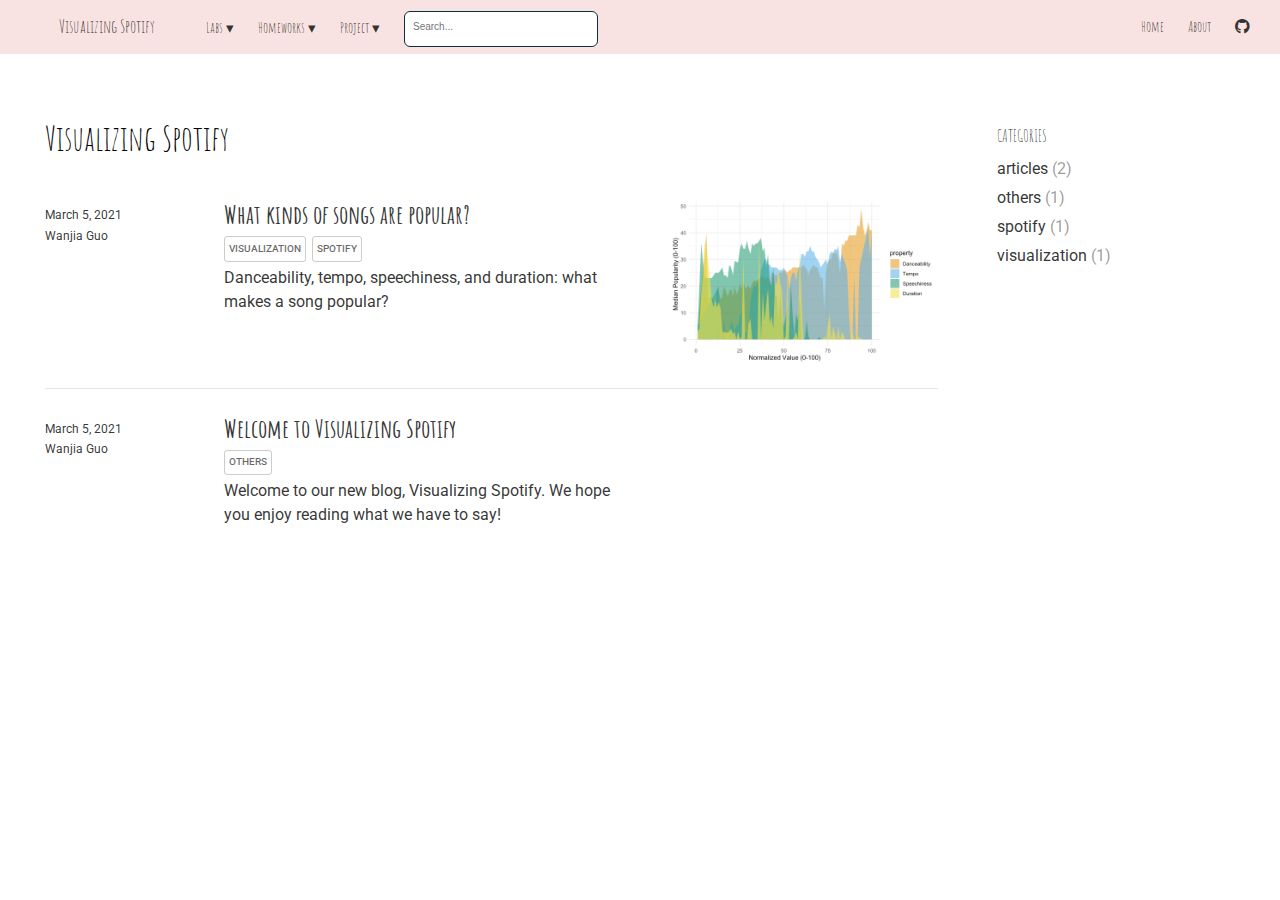
==== commit 04d6047f: "first figure" ====
--- a/docs/index.html
+++ b/docs/index.html
@@ -7,6 +7,7 @@
   <meta name="viewport" content="width=device-width, initial-scale=1"/>
   <meta http-equiv="X-UA-Compatible" content="IE=Edge,chrome=1"/>
   <meta name="generator" content="distill" />
+  <link rel="alternate" type="application/rss+xml" href="https://wanjiag.github.io/EDLD652_project_blog/index.xml" />
 
   <style type="text/css">
   /* Hide doc at startup (prevent jankiness while JS renders/transforms) */
@@ -2027,6 +2028,316 @@
   
   </script>
   
+  <style type="text/css">
+  /* base variables */
+  
+  /* Edit the CSS properties in this file to create a custom
+     Distill theme. Only edit values in the right column
+     for each row; values shown are the CSS defaults.
+     To return any property to the default,
+     you may set its value to: unset
+     All rows must end with a semi-colon.                      */
+  
+  /* Optional: embed custom fonts here with `@import`          */
+  /* This must remain at the top of this file.                 */
+  
+  
+  
+  html {
+    /*-- Main font sizes --*/
+    --title-size:      50px;
+    --body-size:       1.06rem;
+    --code-size:       14px;
+    --aside-size:      12px;
+    --fig-cap-size:    13px;
+    /*-- Main font colors --*/
+    --title-color:     #000000;
+    --header-color:    rgba(0, 0, 0, 0.8);
+    --body-color:      rgba(0, 0, 0, 0.8);
+    --aside-color:     rgba(0, 0, 0, 0.6);
+    --fig-cap-color:   rgba(0, 0, 0, 0.6);
+    /*-- Specify custom fonts ~~~ must be imported above   --*/
+    --heading-font:    sans-serif;
+    --mono-font:       monospace;
+    --body-font:       sans-serif;
+    --navbar-font:     sans-serif;  /* websites + blogs only */
+  }
+  
+  /*-- ARTICLE METADATA --*/
+  d-byline {
+    --heading-size:    0.6rem;
+    --heading-color:   rgba(0, 0, 0, 0.5);
+    --body-size:       0.8rem;
+    --body-color:      rgba(0, 0, 0, 0.8);
+  }
+  
+  /*-- ARTICLE TABLE OF CONTENTS --*/
+  .d-contents {
+    --heading-size:    18px;
+    --contents-size:   13px;
+  }
+  
+  /*-- ARTICLE APPENDIX --*/
+  d-appendix {
+    --heading-size:    15px;
+    --heading-color:   rgba(0, 0, 0, 0.65);
+    --text-size:       0.8em;
+    --text-color:      rgba(0, 0, 0, 0.5);
+  }
+  
+  /*-- WEBSITE HEADER + FOOTER --*/
+  /* These properties only apply to Distill sites and blogs  */
+  
+  .distill-site-header {
+    --title-size:       18px;
+    --text-color:       rgba(255, 255, 255, 0.8);
+    --text-size:        15px;
+    --hover-color:      white;
+    --bkgd-color:       #0F2E3D;
+  }
+  
+  .distill-site-footer {
+    --text-color:       rgba(255, 255, 255, 0.8);
+    --text-size:        15px;
+    --hover-color:      white;
+    --bkgd-color:       #0F2E3D;
+  }
+  
+  /*-- Additional custom styles --*/
+  /* Add any additional CSS rules below                      */
+  </style>
+  <style type="text/css">
+  /* base variables */
+  
+  /* Edit the CSS properties in this file to create a custom
+     Distill theme. Only edit values in the right column
+     for each row; values shown are the CSS defaults.
+     To return any property to the default,
+     you may set its value to: unset
+     All rows must end with a semi-colon.                      */
+  
+  /* Optional: embed custom fonts here with `@import`          */
+  /* This must remain at the top of this file.                 */
+  
+  @import url('https://fonts.googleapis.com/css2?family=Amatic+SC:wght@700&display=swap');
+  @import url('https://fonts.googleapis.com/css2?family=Roboto:wght@300&display=swap');
+  
+  html {
+    /*-- Main font sizes --*/
+    --title-size:      50px;
+    --body-size:       1.06rem;
+    --code-size:       14px;
+    --aside-size:      12px;
+    --fig-cap-size:    13px;
+    /*-- Main font colors --*/
+    --title-color:     #000000;
+    --header-color:    rgba(0, 0, 0, 0.8);
+    --body-color:      rgba(0, 0, 0, 0.8);
+    --aside-color:     rgba(0, 0, 0, 0.6);
+    --fig-cap-color:   rgba(0, 0, 0, 0.6);
+    /*-- Specify custom fonts ~~~ must be imported above   --*/
+    --heading-font:    'Amatic SC',cursive;;
+    --mono-font:       'Roboto', sans-serif;
+    --body-font:       'Roboto', sans-serif;
+    --navbar-font:     'Amatic SC',cursive;  /* websites + blogs only */
+  }
+  
+  /*-- ARTICLE METADATA --*/
+  d-byline {
+    --heading-size:    0.6rem;
+    --heading-color:   rgba(0, 0, 0, 0.5);
+    --body-size:       0.8rem;
+    --body-color:      rgba(0, 0, 0, 0.8);
+  }
+  
+  /*-- ARTICLE TABLE OF CONTENTS --*/
+  .d-contents {
+    --heading-size:    18px;
+    --contents-size:   13px;
+  }
+  
+  /*-- ARTICLE APPENDIX --*/
+  d-appendix {
+    --heading-size:    15px;
+    --heading-color:   rgba(0, 0, 0, 0.65);
+    --text-size:       0.8em;
+    --text-color:      rgba(0, 0, 0, 0.5);
+  }
+  
+  /*-- WEBSITE HEADER + FOOTER --*/
+  /* These properties only apply to Distill sites and blogs  */
+  
+  .distill-site-header {
+    --title-size:       18px;
+    --text-color:       rgba(0, 0, 0, 0.8);
+    --text-size:        15px;
+    --hover-color:      rgba(67, 80, 78, 0.8);
+    --bkgd-color:       #F9E3E2;
+  }
+  
+  .distill-site-footer {
+    --text-color:       rgba(255, 255, 255, 0.8);
+    --text-size:        15px;
+    --hover-color:      white;
+    --bkgd-color:       #0F2E3D;
+  }
+  
+  /*-- Additional custom styles --*/
+  /* Add any additional CSS rules below                      */</style>
+  <style type="text/css">
+  /* base style */
+  
+  /* FONT FAMILIES */
+  
+  :root {
+    --heading-default: -apple-system, BlinkMacSystemFont, "Segoe UI", Roboto, Oxygen, Ubuntu, Cantarell, "Fira Sans", "Droid Sans", "Helvetica Neue", Arial, sans-serif;
+    --mono-default: Consolas, Monaco, 'Andale Mono', 'Ubuntu Mono', monospace;
+    --body-default: -apple-system, BlinkMacSystemFont, "Segoe UI", Roboto, Oxygen, Ubuntu, Cantarell, "Fira Sans", "Droid Sans", "Helvetica Neue", Arial, sans-serif;
+  }
+  
+  body,
+  .posts-list .post-preview p,
+  .posts-list .description p {
+    font-family: var(--body-font), var(--body-default);
+  }
+  
+  h1, h2, h3, h4, h5, h6,
+  .posts-list .post-preview h2,
+  .posts-list .description h2 {
+    font-family: var(--heading-font), var(--heading-default);
+  }
+  
+  d-article div.sourceCode code,
+  d-article pre code {
+    font-family: var(--mono-font), var(--mono-default);
+  }
+  
+  
+  /*-- TITLE --*/
+  d-title h1,
+  .posts-list > h1 {
+    color: var(--title-color, black);
+  }
+  
+  d-title h1 {
+    font-size: var(--title-size, 50px);
+  }
+  
+  /*-- HEADERS --*/
+  d-article h1,
+  d-article h2,
+  d-article h3,
+  d-article h4,
+  d-article h5,
+  d-article h6 {
+    color: var(--header-color, rgba(0, 0, 0, 0.8));
+  }
+  
+  /*-- BODY --*/
+  d-article > p,  /* only text inside of <p> tags */
+  d-article > ul, /* lists */
+  d-article > ol {
+    color: var(--body-color, rgba(0, 0, 0, 0.8));
+    font-size: var(--body-size, 1.06rem);
+  }
+  
+  
+  /*-- CODE --*/
+  d-article div.sourceCode code,
+  d-article pre code {
+    font-size: var(--code-size, 14px);
+  }
+  
+  /*-- ASIDE --*/
+  d-article aside {
+    font-size: var(--aside-size, 12px);
+    color: var(--aside-color, rgba(0, 0, 0, 0.6));
+  }
+  
+  /*-- FIGURE CAPTIONS --*/
+  figure .caption,
+  figure figcaption,
+  .figure .caption {
+    font-size: var(--fig-cap-size, 13px);
+    color: var(--fig-cap-color, rgba(0, 0, 0, 0.6));
+  }
+  
+  /*-- METADATA --*/
+  d-byline h3 {
+    font-size: var(--heading-size, 0.6rem);
+    color: var(--heading-color, rgba(0, 0, 0, 0.5));
+  }
+  
+  d-byline {
+    font-size: var(--body-size, 0.8rem);
+    color: var(--body-color, rgba(0, 0, 0, 0.8));
+  }
+  
+  d-byline a,
+  d-article d-byline a {
+    color: var(--body-color, rgba(0, 0, 0, 0.8));
+  }
+  
+  /*-- TABLE OF CONTENTS --*/
+  .d-contents nav h3 {
+    font-size: var(--heading-size, 18px);
+  }
+  
+  .d-contents nav a {
+    font-size: var(--contents-size, 13px);
+  }
+  
+  /*-- APPENDIX --*/
+  d-appendix h3 {
+    font-size: var(--heading-size, 15px);
+    color: var(--heading-color, rgba(0, 0, 0, 0.65));
+  }
+  
+  d-appendix {
+    font-size: var(--text-size, 0.8em);
+    color: var(--text-color, rgba(0, 0, 0, 0.5));
+  }
+  
+  d-appendix d-footnote-list a.footnote-backlink {
+    color: var(--text-color, rgba(0, 0, 0, 0.5));
+  }
+  
+  /*-- WEBSITE HEADER + FOOTER --*/
+  .distill-site-header .title {
+    font-size: var(--title-size, 18px);
+    font-family: var(--navbar-font), var(--heading-default);
+  }
+  
+  .distill-site-header a,
+  .nav-dropdown .nav-dropbtn {
+    font-family: var(--navbar-font), var(--heading-default);
+  }
+  
+  .nav-dropdown .nav-dropbtn {
+    color: var(--text-color, rgba(255, 255, 255, 0.8));
+    font-size: var(--text-size, 15px);
+  }
+  
+  .distill-site-header a:hover,
+  .nav-dropdown:hover .nav-dropbtn {
+    color: var(--hover-color, white);
+  }
+  
+  .distill-site-header {
+    font-size: var(--text-size, 15px);
+    color: var(--text-color, rgba(255, 255, 255, 0.8));
+    background-color: var(--bkgd-color, #0F2E3D);
+  }
+  
+  .distill-site-footer {
+    font-size: var(--text-size, 15px);
+    color: var(--text-color, rgba(255, 255, 255, 0.8));
+    background-color: var(--bkgd-color, #0F2E3D);
+  }
+  
+  .distill-site-footer a:hover {
+    color: var(--hover-color, white);
+  }</style>
   <!--/radix_placeholder_distill-->
   <script src="site_libs/popper-2.6.0/popper.min.js"></script>
   <link href="site_libs/tippy-6.2.7/tippy.css" rel="stylesheet" />
@@ -2056,11 +2367,47 @@
 <nav class="distill-site-nav distill-site-header">
 <div class="nav-left">
 <a href="index.html" class="title">Visualizing Spotify</a>
+<div class="nav-dropdown">
+<button class="nav-dropbtn">
+Labs
+ 
+<span class="down-arrow">&#x25BE;</span>
+</button>
+<div class="nav-dropdown-content">
+<a href="https://wanjiag.github.io/EDLD652/lab1/lab1_code.html">First</a>
+<a href="https://wanjiag.github.io/EDLD652/lab2/lab2_code.html">Second</a>
+<a href="https://wanjiag.github.io/EDLD652/lab3/lab3_code.html">Third</a>
+</div>
+</div>
+<div class="nav-dropdown">
+<button class="nav-dropbtn">
+Homeworks
+ 
+<span class="down-arrow">&#x25BE;</span>
+</button>
+<div class="nav-dropdown-content">
+<a href="https://wanjiag.github.io/EDLD652/hw1/hw1_code.html">First</a>
+<a href="https://wanjiag.github.io/EDLD652/hw2/hw2_code.html">Second</a>
+</div>
+</div>
+<div class="nav-dropdown">
+<button class="nav-dropbtn">
+Project
+ 
+<span class="down-arrow">&#x25BE;</span>
+</button>
+<div class="nav-dropdown-content">
+<a href="https://wanjiag.github.io/EDLD652/project/project_draft.html">Draft</a>
+</div>
+</div>
 <input id="distill-search" class="nav-search hidden" type="text" placeholder="Search..."/>
 </div>
 <div class="nav-right">
 <a href="index.html">Home</a>
 <a href="about.html">About</a>
+<a href="https://github.com/wanjiag/EDLD652_project_blog">
+<i class="fa fa-github" aria-hidden="true"></i>
+</a>
 <a href="javascript:void(0);" class="nav-toggle">&#9776;</a>
 </div>
 </nav>
@@ -2200,11 +2547,11 @@
 
 
 
-<div class="posts-container posts-apply-limit l-page">
+<div class="posts-container posts-with-sidebar posts-apply-limit l-screen-inset">
 <div class="posts-list">
 <h1 class="posts-list-caption" data-caption="Visualizing Spotify">Visualizing Spotify</h1>
-<a href="posts/2021-03-05-first-testing-post/" class="post-preview">
-<script class="post-metadata" type="text/json">{"categories":[]}</script>
+<a href="posts/2021-03-05-what-kinds-of-songs-are-popular/" class="post-preview">
+<script class="post-metadata" type="text/json">{"categories":["visualization","spotify"]}</script>
 <div class="metadata">
 <div class="publishedDate">March 5, 2021</div>
 <div class="dt-authors">
@@ -2212,16 +2559,19 @@
 </div>
 </div>
 <div class="thumbnail">
-<img src="posts/2021-03-05-first-testing-post/first-testing-post_files/figure-html5/unnamed-chunk-1-1.png"/>
+<img src="posts/2021-03-05-what-kinds-of-songs-are-popular/what-kinds-of-songs-are-popular_files/figure-html5/unnamed-chunk-2-1.png"/>
 </div>
 <div class="description">
-<h2>First testing post</h2>
-<div class="dt-tags"></div>
-<p>A short description of the post.</p>
+<h2>What kinds of songs are popular?</h2>
+<div class="dt-tags">
+<div class="dt-tag">visualization</div>
+<div class="dt-tag">spotify</div>
+</div>
+<p>Danceability, tempo, speechiness, and duration: what makes a song popular?</p>
 </div>
 </a>
 <a href="posts/welcome/" class="post-preview">
-<script class="post-metadata" type="text/json">{"categories":[]}</script>
+<script class="post-metadata" type="text/json">{"categories":["others"]}</script>
 <div class="metadata">
 <div class="publishedDate">March 5, 2021</div>
 <div class="dt-authors">
@@ -2233,11 +2583,36 @@
 </div>
 <div class="description">
 <h2>Welcome to Visualizing Spotify</h2>
-<div class="dt-tags"></div>
+<div class="dt-tags">
+<div class="dt-tag">others</div>
+</div>
 <p>Welcome to our new blog, Visualizing Spotify. We hope you enjoy 
 reading what we have to say!</p>
 </div>
 </a>
+</div>
+<div class="posts-sidebar">
+<div class="sidebar-section categories">
+<h3>Categories</h3>
+<ul>
+<li>
+<a href="#category:articles">articles</a>
+<span class="category-count">(2)</span>
+</li>
+<li>
+<a href="#category:others">others</a>
+<span class="category-count">(1)</span>
+</li>
+<li>
+<a href="#category:spotify">spotify</a>
+<span class="category-count">(1)</span>
+</li>
+<li>
+<a href="#category:visualization">visualization</a>
+<span class="category-count">(1)</span>
+</li>
+</ul>
+</div>
 </div>
 <div class="posts-more">
 <a href="#">More articles &raquo;</a>
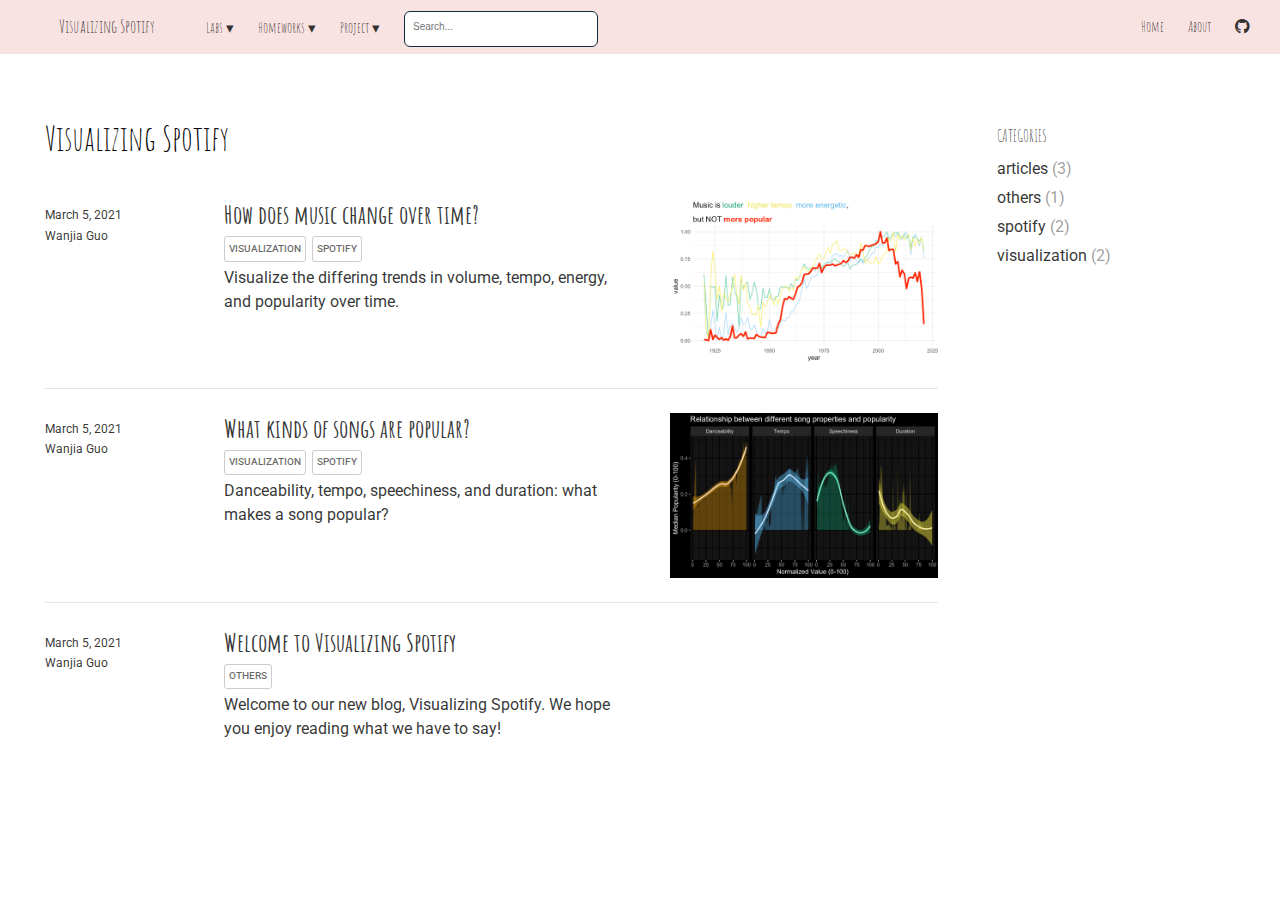
==== commit 07dd999a: "fig 2" ====
--- a/docs/index.html
+++ b/docs/index.html
@@ -2550,6 +2550,26 @@
 <div class="posts-container posts-with-sidebar posts-apply-limit l-screen-inset">
 <div class="posts-list">
 <h1 class="posts-list-caption" data-caption="Visualizing Spotify">Visualizing Spotify</h1>
+<a href="posts/2021-03-05-how-does-music-change-over-time/" class="post-preview">
+<script class="post-metadata" type="text/json">{"categories":["visualization","spotify"]}</script>
+<div class="metadata">
+<div class="publishedDate">March 5, 2021</div>
+<div class="dt-authors">
+<div class="dt-author">Wanjia Guo</div>
+</div>
+</div>
+<div class="thumbnail">
+<img src="posts/2021-03-05-how-does-music-change-over-time/how-does-music-change-over-time_files/figure-html5/unnamed-chunk-3-1.png"/>
+</div>
+<div class="description">
+<h2>How does music change over time?</h2>
+<div class="dt-tags">
+<div class="dt-tag">visualization</div>
+<div class="dt-tag">spotify</div>
+</div>
+<p>Visualize the differing trends in volume, tempo, energy, and popularity over time.</p>
+</div>
+</a>
 <a href="posts/2021-03-05-what-kinds-of-songs-are-popular/" class="post-preview">
 <script class="post-metadata" type="text/json">{"categories":["visualization","spotify"]}</script>
 <div class="metadata">
@@ -2597,7 +2617,7 @@
 <ul>
 <li>
 <a href="#category:articles">articles</a>
-<span class="category-count">(2)</span>
+<span class="category-count">(3)</span>
 </li>
 <li>
 <a href="#category:others">others</a>
@@ -2605,11 +2625,11 @@
 </li>
 <li>
 <a href="#category:spotify">spotify</a>
-<span class="category-count">(1)</span>
+<span class="category-count">(2)</span>
 </li>
 <li>
 <a href="#category:visualization">visualization</a>
-<span class="category-count">(1)</span>
+<span class="category-count">(2)</span>
 </li>
 </ul>
 </div>
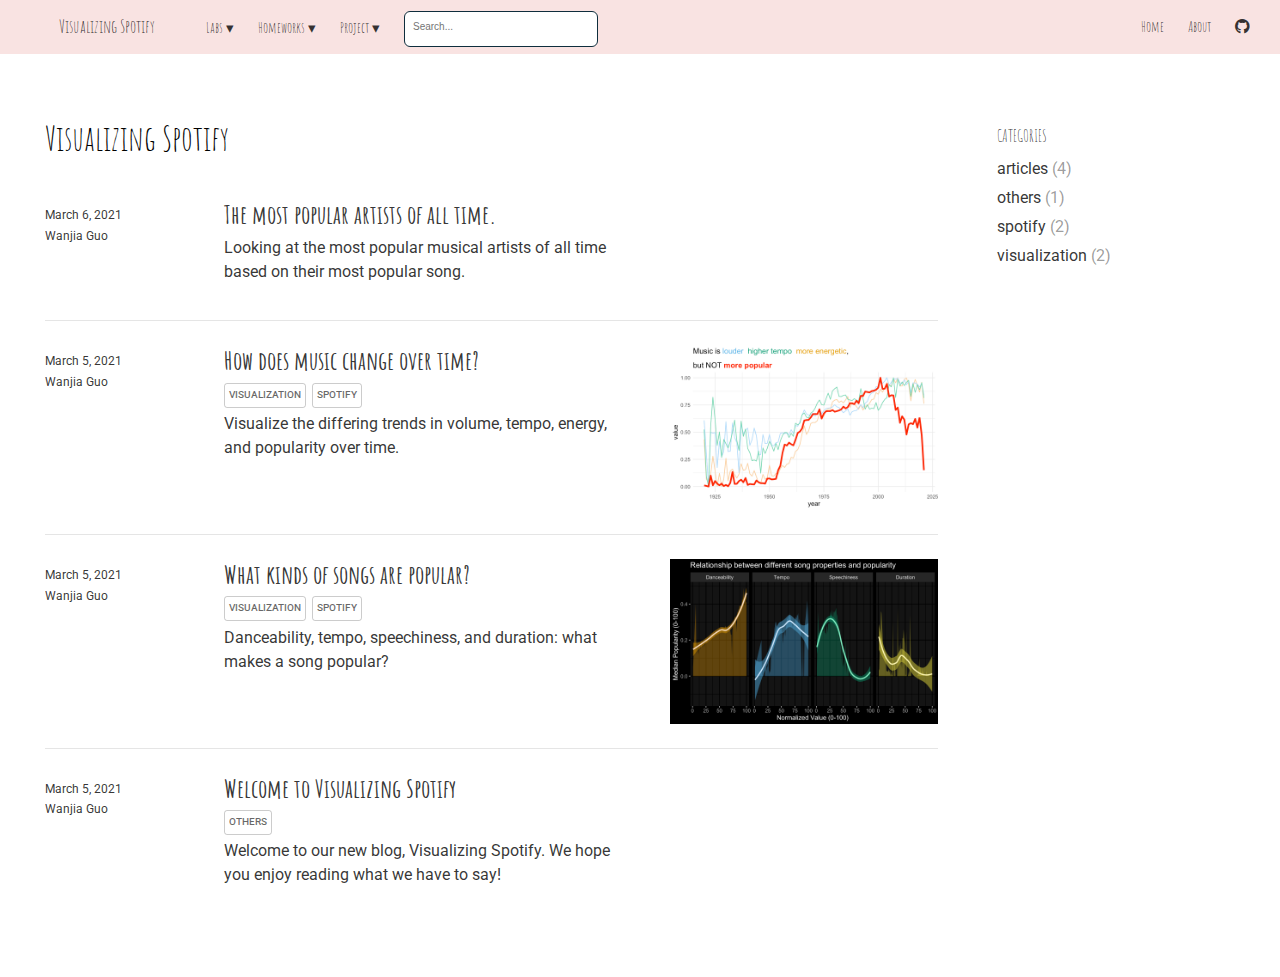
==== commit 2fb59b62: "figure 3" ====
--- a/docs/index.html
+++ b/docs/index.html
@@ -2550,6 +2550,21 @@
 <div class="posts-container posts-with-sidebar posts-apply-limit l-screen-inset">
 <div class="posts-list">
 <h1 class="posts-list-caption" data-caption="Visualizing Spotify">Visualizing Spotify</h1>
+<a href="posts/2021-03-06-the-most-popular-artists-of-all-time/" class="post-preview">
+<script class="post-metadata" type="text/json">{"categories":[]}</script>
+<div class="metadata">
+<div class="publishedDate">March 6, 2021</div>
+<div class="dt-authors">
+<div class="dt-author">Wanjia Guo</div>
+</div>
+</div>
+<div class="thumbnail"></div>
+<div class="description">
+<h2>The most popular artists of all time.</h2>
+<div class="dt-tags"></div>
+<p>Looking at the most popular musical artists of all time based on their most popular song.</p>
+</div>
+</a>
 <a href="posts/2021-03-05-how-does-music-change-over-time/" class="post-preview">
 <script class="post-metadata" type="text/json">{"categories":["visualization","spotify"]}</script>
 <div class="metadata">
@@ -2617,7 +2632,7 @@
 <ul>
 <li>
 <a href="#category:articles">articles</a>
-<span class="category-count">(3)</span>
+<span class="category-count">(4)</span>
 </li>
 <li>
 <a href="#category:others">others</a>
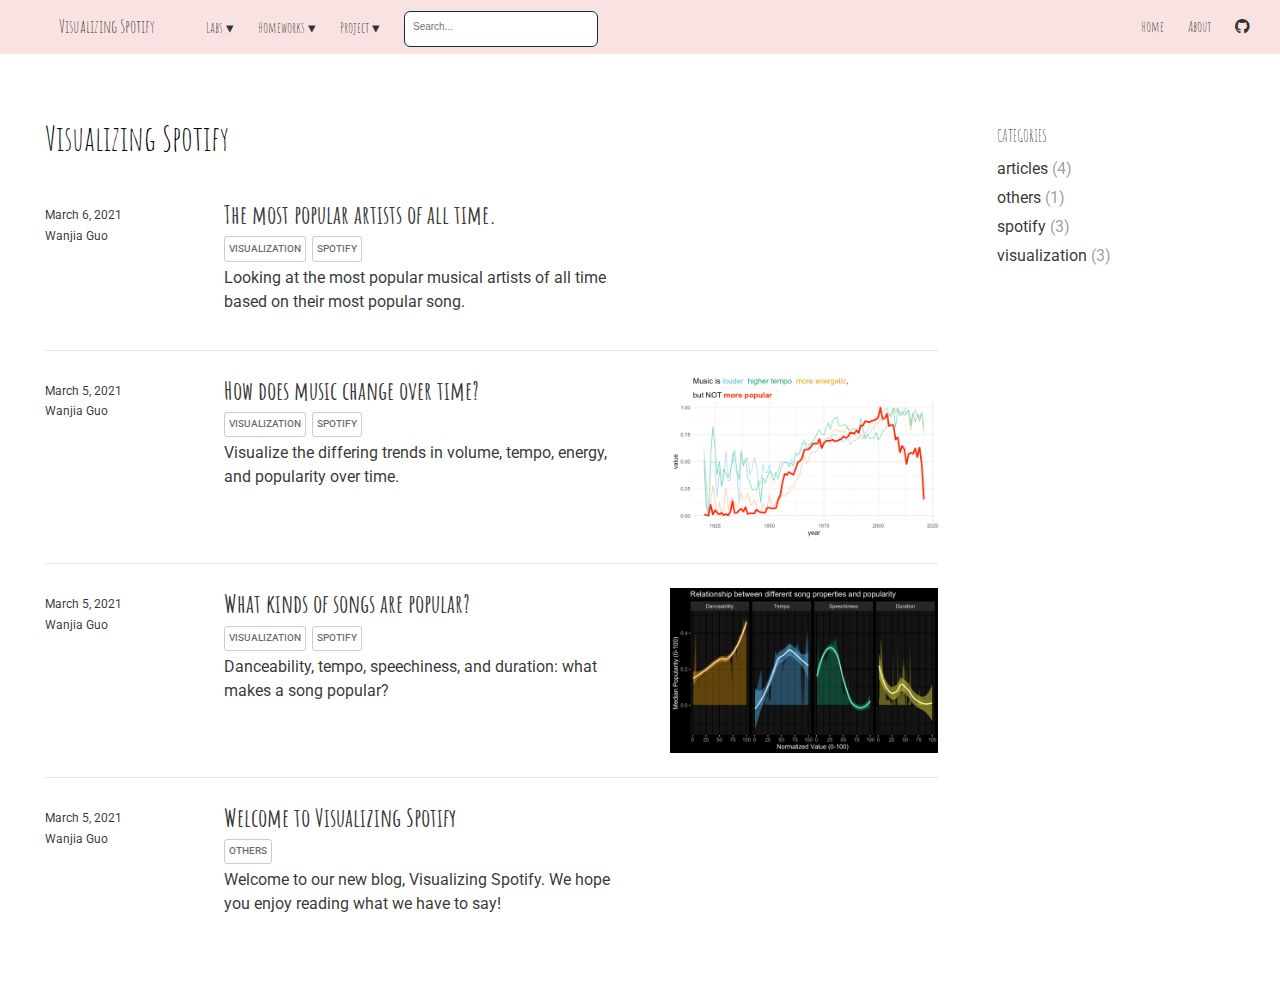
==== commit 3a5a172b: "figure 3" ====
--- a/docs/index.html
+++ b/docs/index.html
@@ -2551,17 +2551,22 @@
 <div class="posts-list">
 <h1 class="posts-list-caption" data-caption="Visualizing Spotify">Visualizing Spotify</h1>
 <a href="posts/2021-03-06-the-most-popular-artists-of-all-time/" class="post-preview">
-<script class="post-metadata" type="text/json">{"categories":[]}</script>
+<script class="post-metadata" type="text/json">{"categories":["visualization","spotify"]}</script>
 <div class="metadata">
 <div class="publishedDate">March 6, 2021</div>
 <div class="dt-authors">
 <div class="dt-author">Wanjia Guo</div>
 </div>
 </div>
-<div class="thumbnail"></div>
+<div class="thumbnail">
+<img/>
+</div>
 <div class="description">
 <h2>The most popular artists of all time.</h2>
-<div class="dt-tags"></div>
+<div class="dt-tags">
+<div class="dt-tag">visualization</div>
+<div class="dt-tag">spotify</div>
+</div>
 <p>Looking at the most popular musical artists of all time based on their most popular song.</p>
 </div>
 </a>
@@ -2640,11 +2645,11 @@
 </li>
 <li>
 <a href="#category:spotify">spotify</a>
-<span class="category-count">(2)</span>
+<span class="category-count">(3)</span>
 </li>
 <li>
 <a href="#category:visualization">visualization</a>
-<span class="category-count">(2)</span>
+<span class="category-count">(3)</span>
 </li>
 </ul>
 </div>
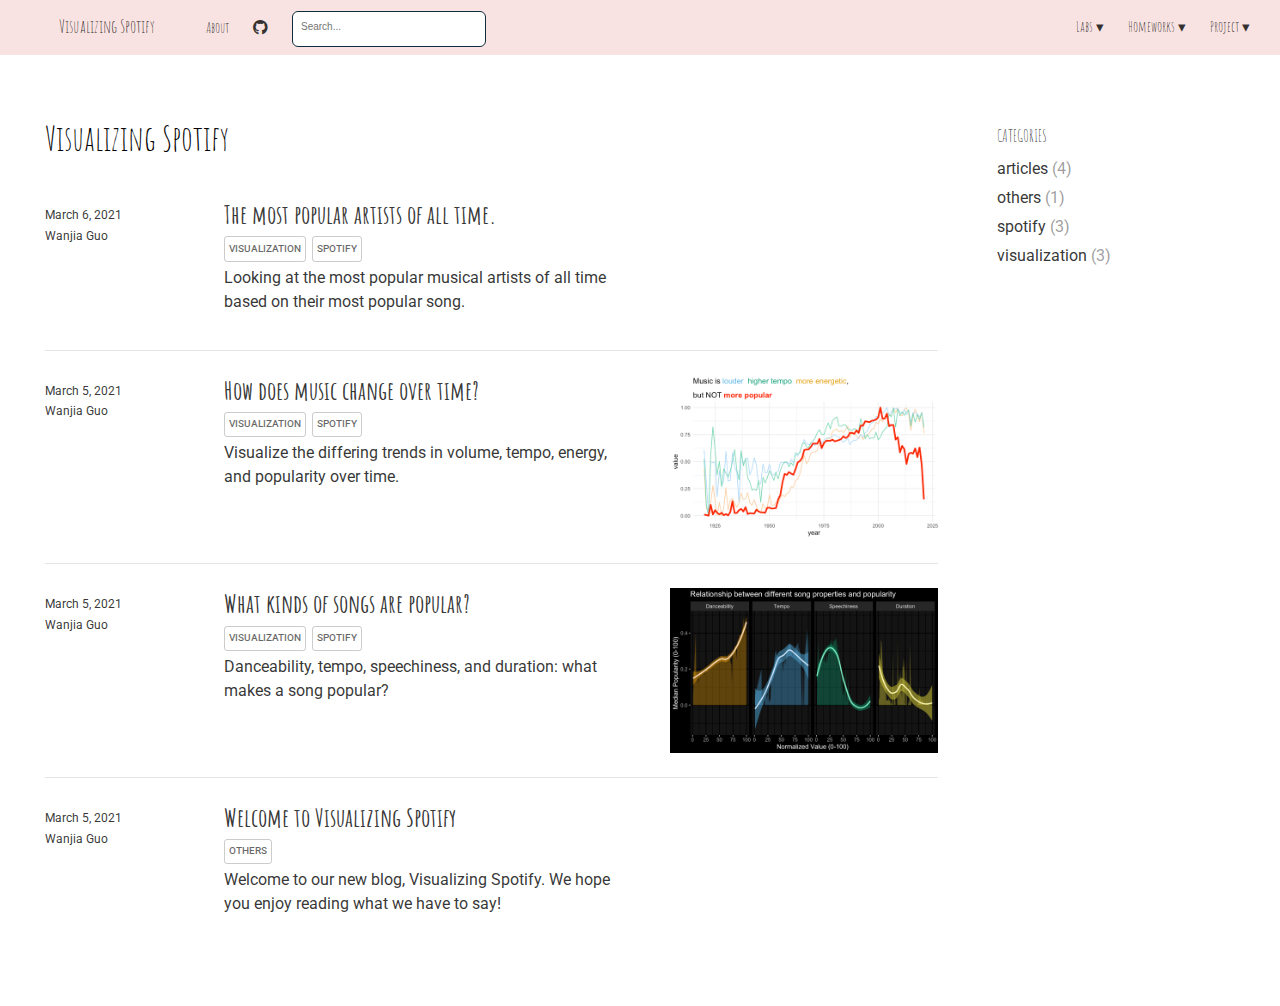
==== commit 7277c0b1: "figure 3" ====
--- a/docs/index.html
+++ b/docs/index.html
@@ -2367,6 +2367,13 @@
 <nav class="distill-site-nav distill-site-header">
 <div class="nav-left">
 <a href="index.html" class="title">Visualizing Spotify</a>
+<a href="about.html">About</a>
+<a href="https://github.com/wanjiag/EDLD652_project_blog">
+<i class="fa fa-github" aria-hidden="true"></i>
+</a>
+<input id="distill-search" class="nav-search hidden" type="text" placeholder="Search..."/>
+</div>
+<div class="nav-right">
 <div class="nav-dropdown">
 <button class="nav-dropbtn">
 Labs
@@ -2400,14 +2407,6 @@
 <a href="https://wanjiag.github.io/EDLD652/project/project_draft.html">Draft</a>
 </div>
 </div>
-<input id="distill-search" class="nav-search hidden" type="text" placeholder="Search..."/>
-</div>
-<div class="nav-right">
-<a href="index.html">Home</a>
-<a href="about.html">About</a>
-<a href="https://github.com/wanjiag/EDLD652_project_blog">
-<i class="fa fa-github" aria-hidden="true"></i>
-</a>
 <a href="javascript:void(0);" class="nav-toggle">&#9776;</a>
 </div>
 </nav>
